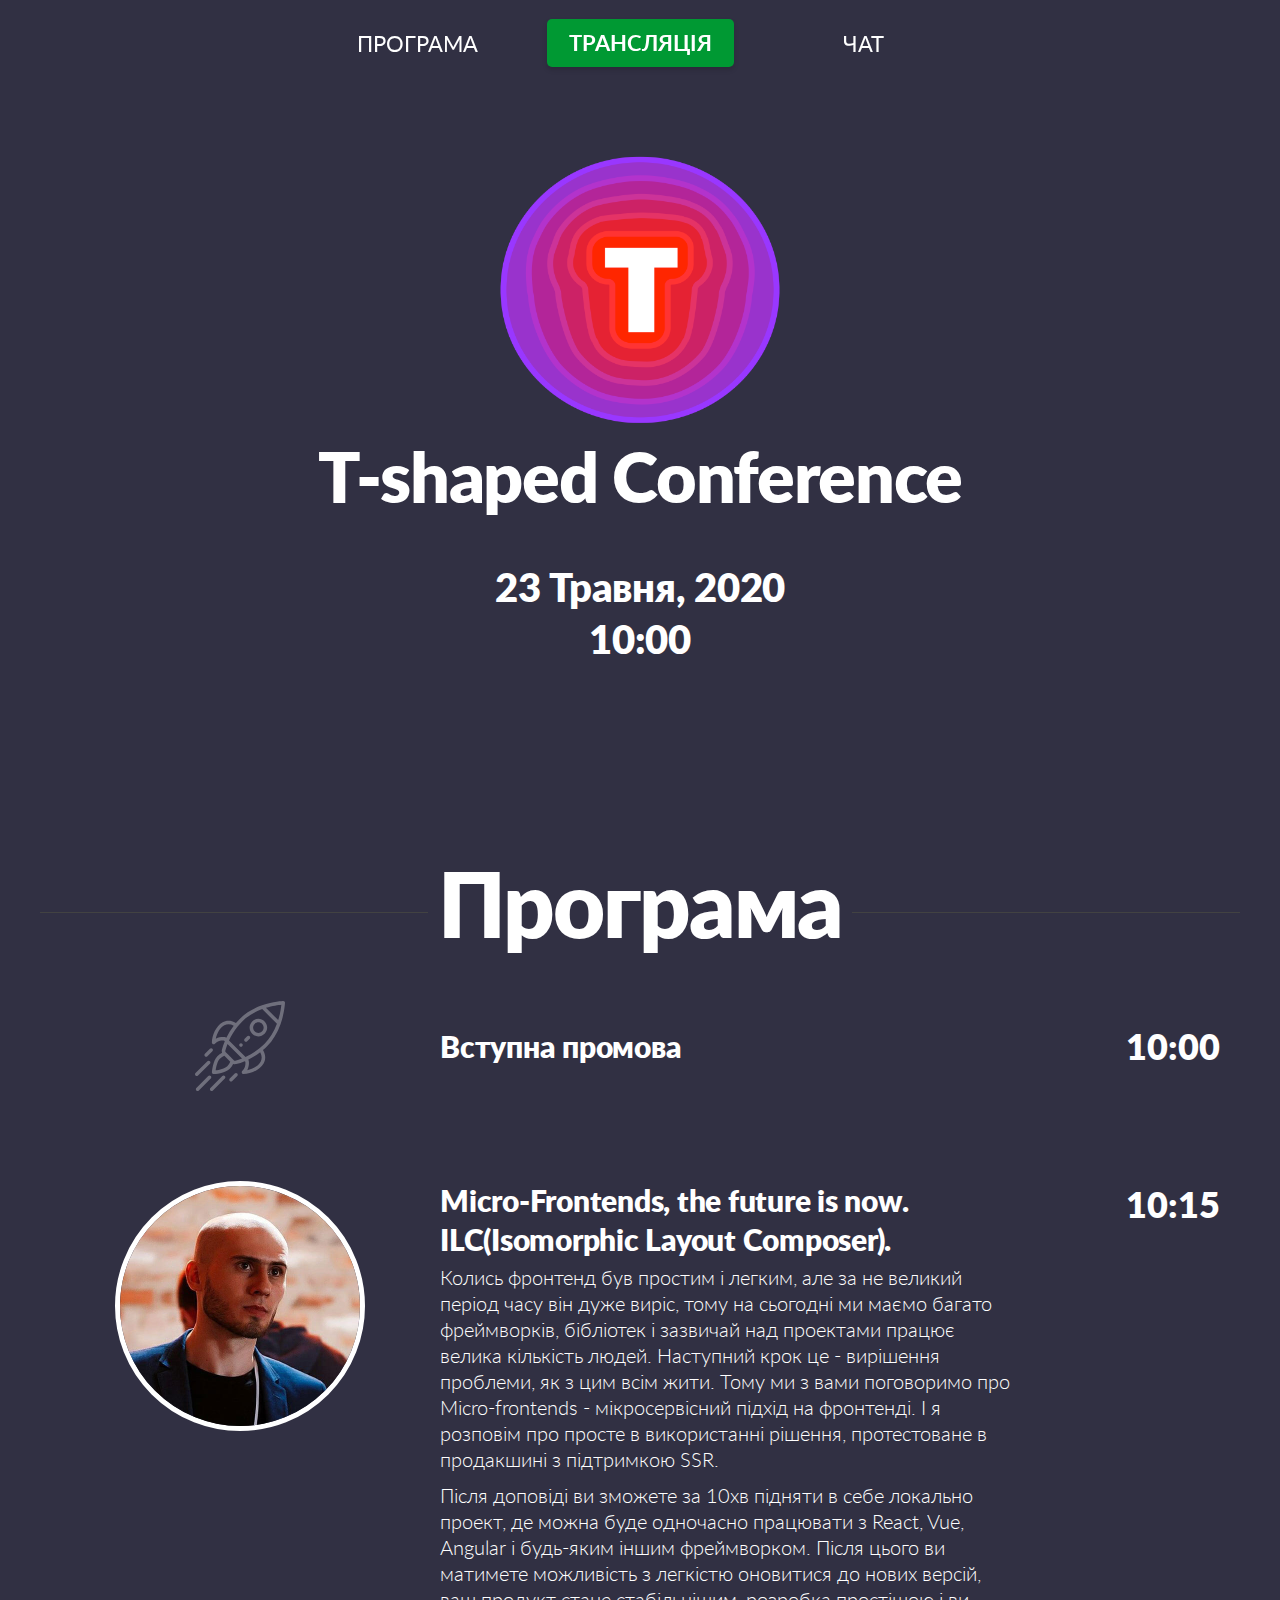
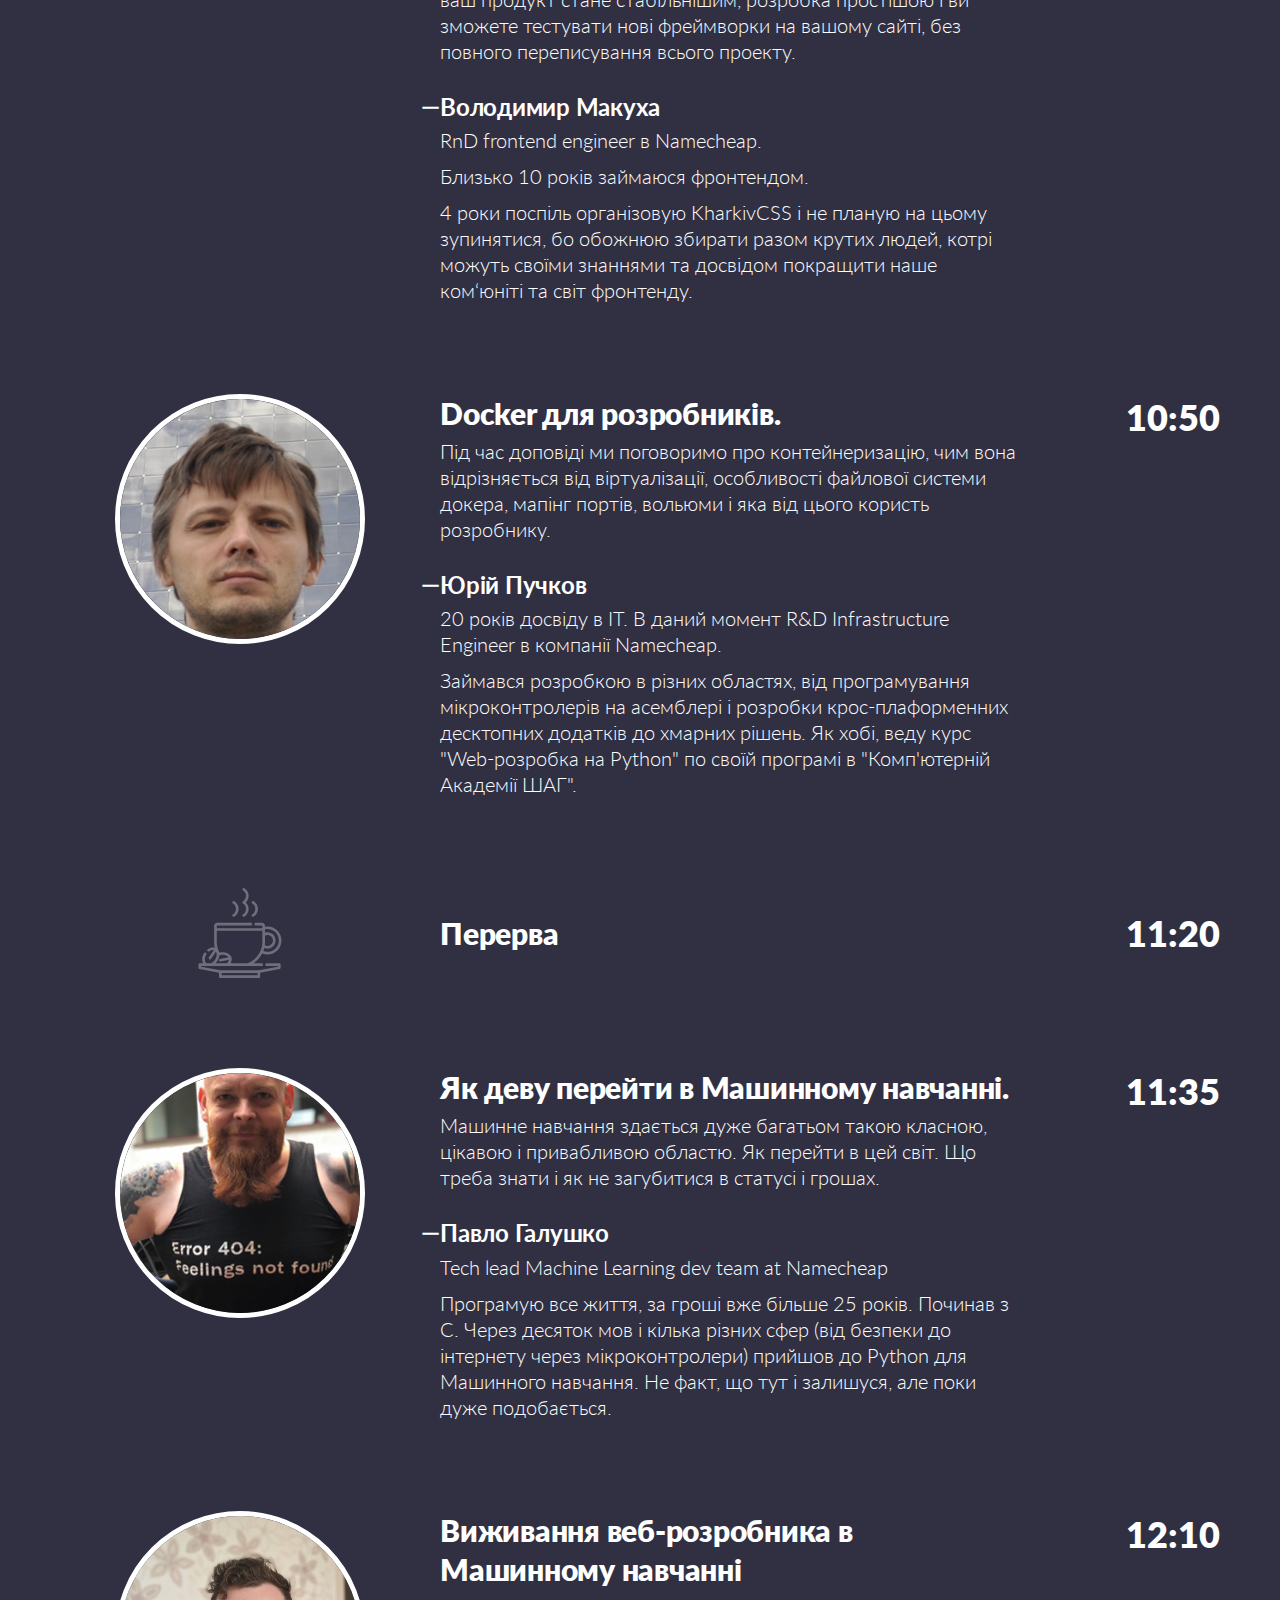
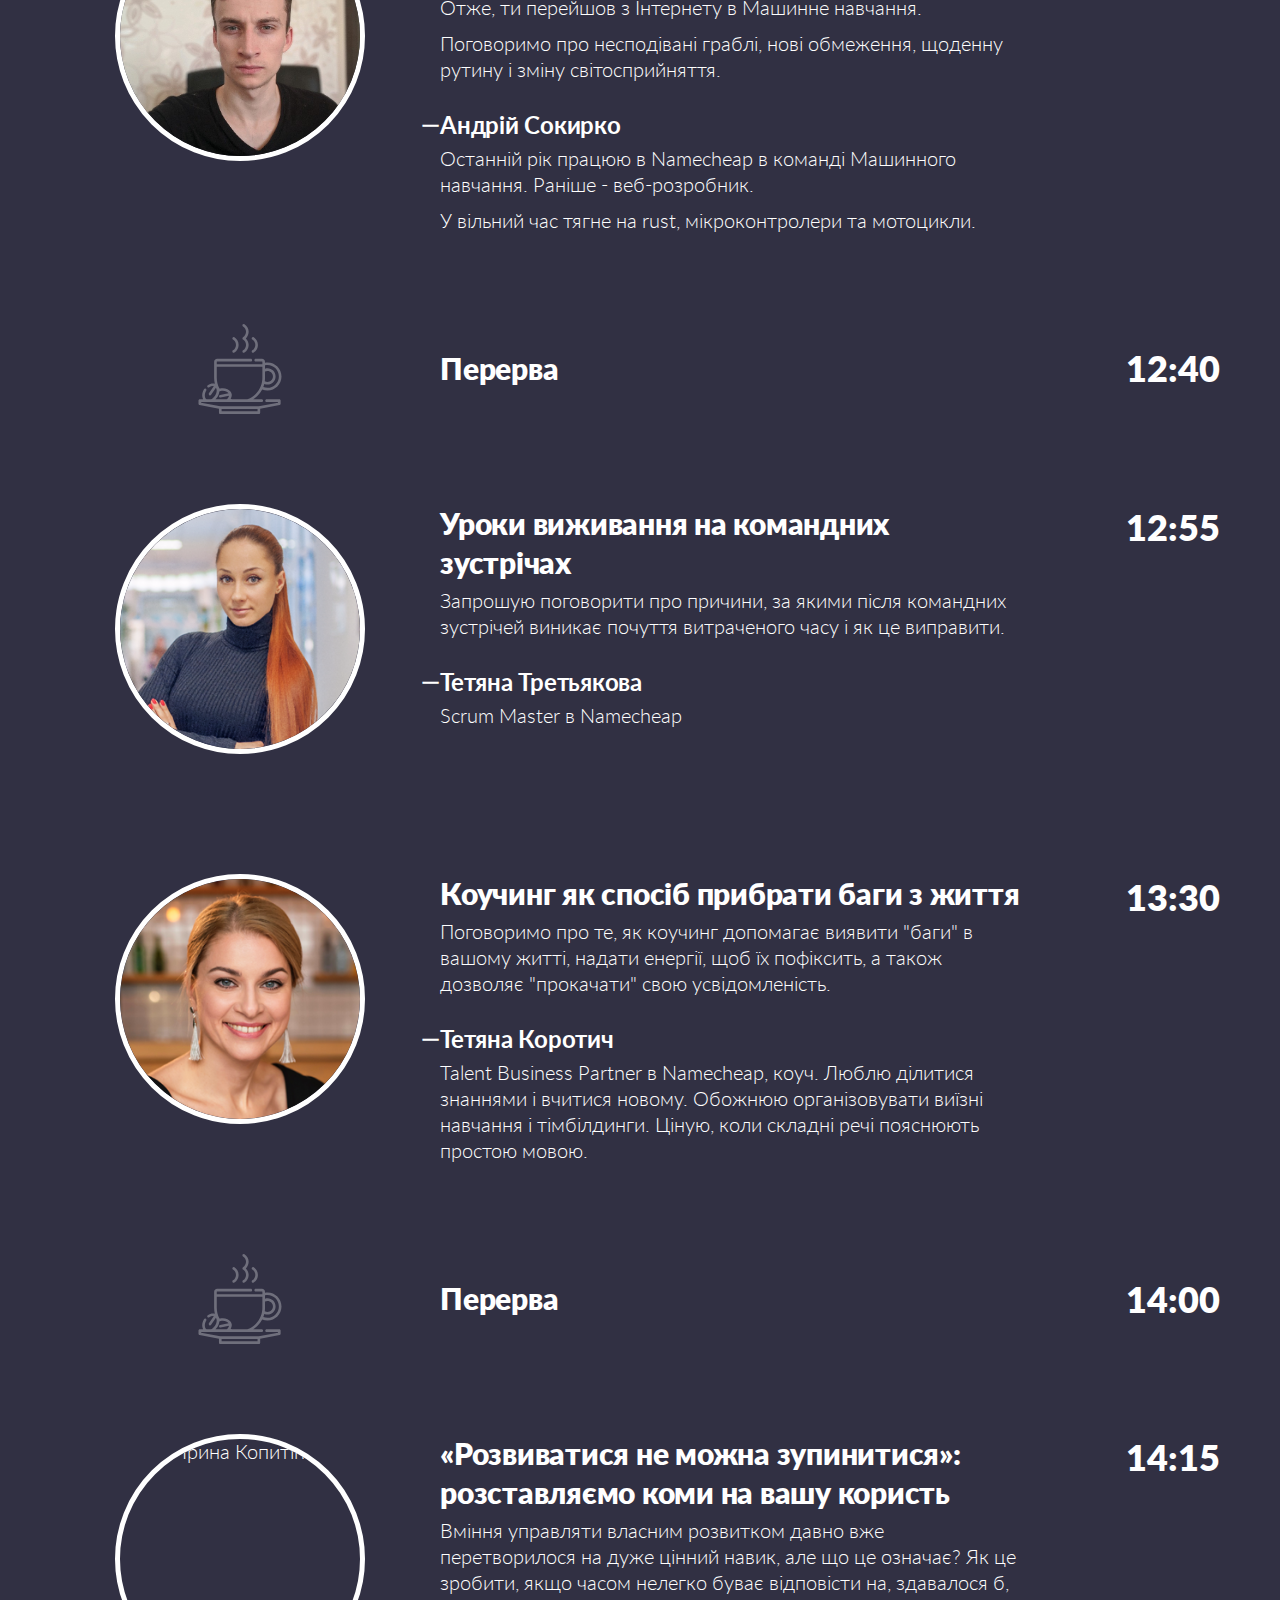
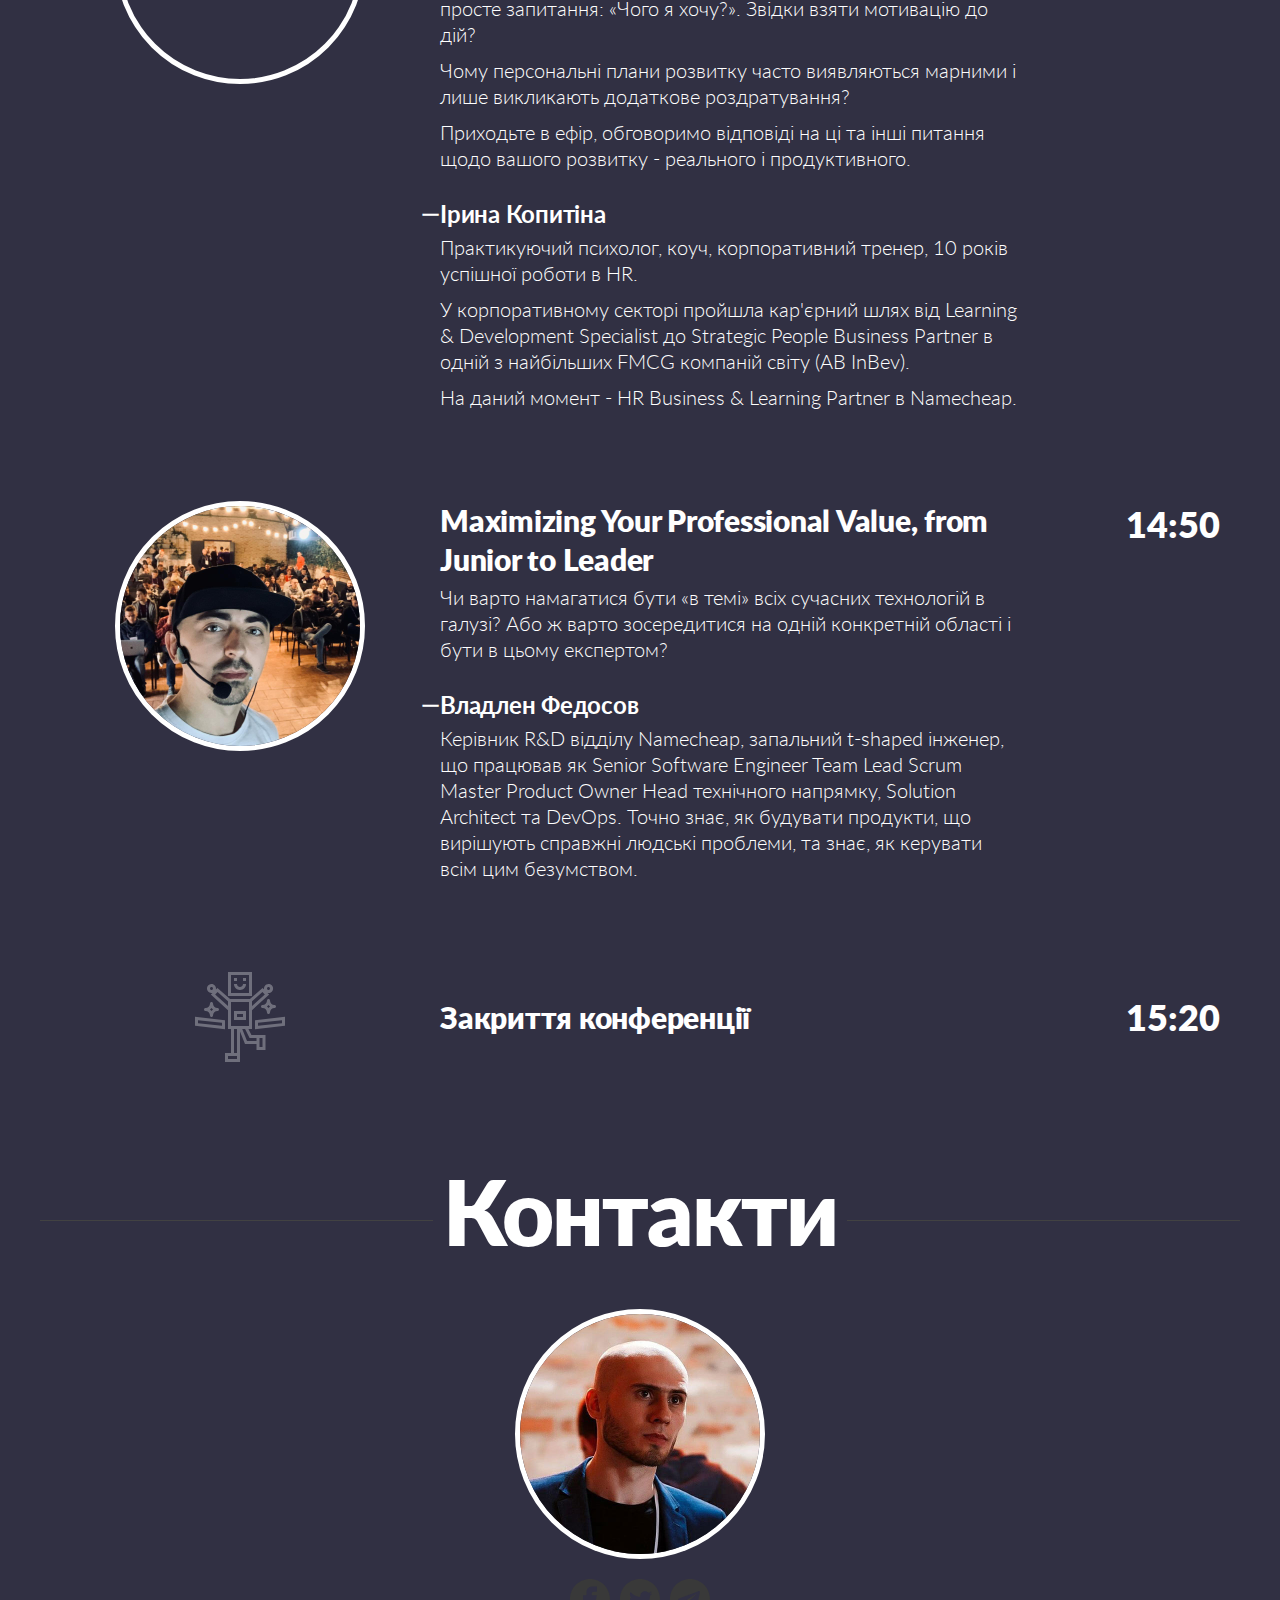
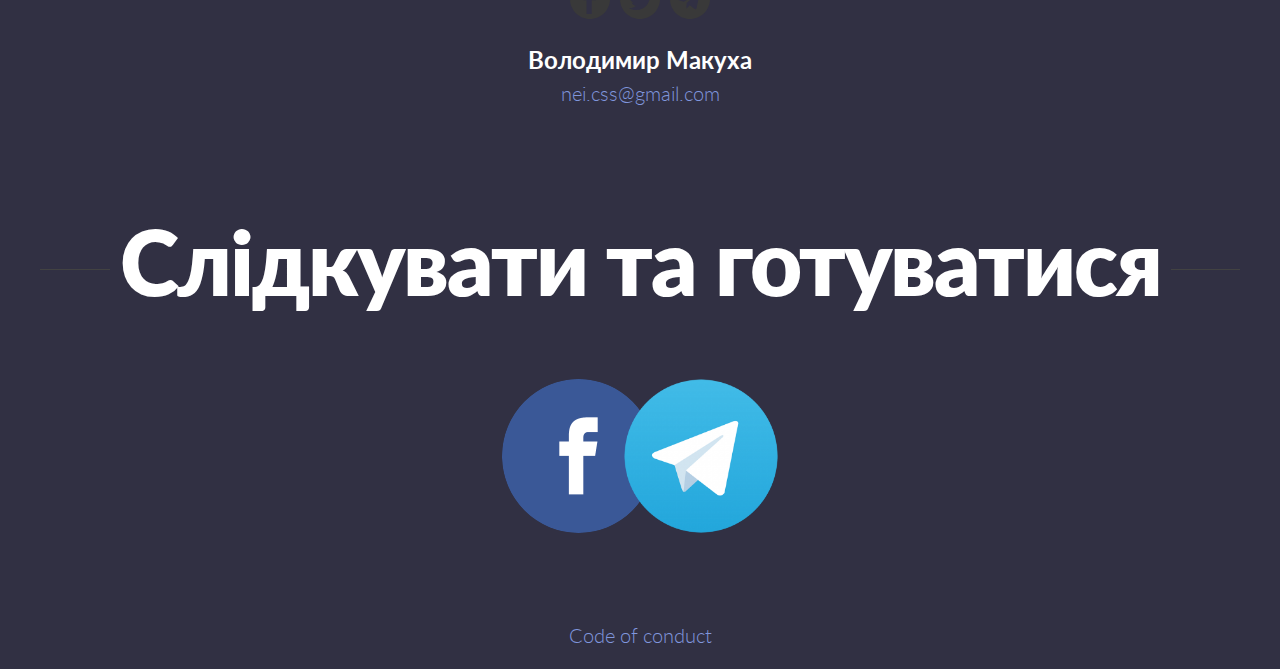
==== index.html @ d180075b "chore: fix title" ====
<!DOCTYPE html>
<html lang="uk">
<head>
	<meta charset="utf-8" />
	<title>T-shaped Conference</title>
	<meta name="description" content="Чим більша глибина і ширина знань працівника, тим більша його цінність для компанії." />

	<meta name="viewport" content="width=device-width, initial-scale=1.0, minimum-scale=1.0, maximum-scale=1.0, user-scalable=no" />

	<link href="css/style.css?1" rel="stylesheet" />
	<script src="https://code.jquery.com/jquery-3.3.1.min.js" defer integrity="sha256-FgpCb/KJQlLNfOu91ta32o/NMZxltwRo8QtmkMRdAu8=" crossorigin="anonymous"></script>
	<script src="js/main.js?1" defer></script>

	<meta name="title" content="T-shaped Conference" />
	<link rel="image_src" href="https://t-shaped.org/img/thumbnail.png?1" />
	<meta itemprop="image" content="https://t-shaped.org/img/thumbnail.png?1" />

	<meta property="og:title" content="T-shaped Conference" />
	<meta property="og:description" content="Чим більша глибина і ширина знань працівника, тим більша його цінність для компанії." />
	<meta property="og:type" content="website" />
	<meta property="og:url" content="https://t-shaped.org" />
	<meta property="og:image" content="https://t-shaped.org/img/thumbnail.png?1" />

	<link rel="apple-touch-icon" sizes="57x57" href="img/icon/apple-icon-57x57.png">
	<link rel="apple-touch-icon" sizes="60x60" href="img/icon/apple-icon-60x60.png">
	<link rel="apple-touch-icon" sizes="72x72" href="img/icon/apple-icon-72x72.png">
	<link rel="apple-touch-icon" sizes="76x76" href="img/icon/apple-icon-76x76.png">
	<link rel="apple-touch-icon" sizes="114x114" href="img/icon/apple-icon-114x114.png">
	<link rel="apple-touch-icon" sizes="120x120" href="img/icon/apple-icon-120x120.png">
	<link rel="apple-touch-icon" sizes="144x144" href="img/icon/apple-icon-144x144.png">
	<link rel="apple-touch-icon" sizes="152x152" href="img/icon/apple-icon-152x152.png">
	<link rel="apple-touch-icon" sizes="180x180" href="img/icon/apple-icon-180x180.png">
	<link rel="icon" type="image/png" sizes="192x192"  href="img/icon/android-icon-192x192.png">
	<link rel="icon" type="image/png" sizes="32x32" href="img/icon/favicon-32x32.png">
	<link rel="icon" type="image/png" sizes="96x96" href="img/icon/favicon-96x96.png">
	<link rel="icon" type="image/png" sizes="16x16" href="img/icon/favicon-16x16.png">
	<link rel="manifest" href="img/icon/manifest.json">
	<meta name="msapplication-TileColor" content="#ffffff">
	<meta name="msapplication-TileImage" content="/ms-icon-144x144.png">
	<meta name="theme-color" content="#ffffff">

	<script type="text/javascript">
		var _gaq = _gaq || [];
		_gaq.push(['_setAccount', 'UA-80775456-1']);
		_gaq.push(['_trackPageview']);
	  
		(function() {
		  var ga = document.createElement('script'); ga.type = 'text/javascript'; ga.async = true;
		  ga.src = ('https:' == document.location.protocol ? 'https://ssl' : 'http://www') + '.google-analytics.com/ga.js';
		  var s = document.getElementsByTagName('script')[0]; s.parentNode.insertBefore(ga, s);
		})();
	</script>
</head>
<body>

<div class="pageWrapper">

	<!--**************** MAIN_MENU ****************-->
	<nav class="mainMenu">
		<ul>
			<li><a href="#speakers" onClick="_gaq.push(['_trackEvent', 'Btns', 'FixedMenu', 'FMSpeakers']);">ПРОГРАМА</a></li>
			<li class="btnStream"><a href="https://youtu.be/vNZkEkeMWWk" target="_blank" onClick="_gaq.push(['_trackEvent', 'Btns', 'FixedMenu', 'FMStream']);">ТРАНСЛЯЦІЯ</a></li>
			<li><a href="https://t.me/TShapedConference" target="_blank" onClick="_gaq.push(['_trackEvent', 'Btns', 'FixedMenu', 'FMChat']);">ЧАТ</a></li>
		</ul>
	</nav>

	<!--****************HEADER****************-->
	<header class="header">
		<div class="timer"></div>
		<div class="logo"><h1><a href="/"><img src="img/logo.png" style="width: 300px;"><br />T-shaped Conference</a></h1></div>
		<!-- <div class="descriptionHeader">Чим більша глибина і ширина знань працівника, тим більша його цінність для компанії.</div> -->
		<div class="locationHeader">
			<!-- <address>Харків, Fabrika.space, вул.&nbsp;Благовіщенська,&nbsp;1</address> -->
			<time datetime="2020-05-23">23 Травня, 2020<br />10:00</time>
		</div>
	</header><!-- end #header-->

	<!--****************MAIN****************-->
	<main class="main">
		<!--****************CONTENT****************-->
		<div class="content">

			<!--**************** SPEAKERS ****************-->
			<section class="section sectionSpeakers" id="speakers">
				<div class="titleSection"><h2 class="overLine">Програма</h2></div>
				<div class="contentSection">
					<!-- <div class="txt">Якщо в вас є бажання виступити з доповіддю на KharkivCSS 2020 — <a href="https://forms.gle/BMr4vspaLPmyyaiT9" target="_blank">Call&nbsp;for&nbsp;speakers</a></div> -->
					<div class="item alignItemsCenter">
						<div class="dataAdditional">
							<div class="photoIcon"><img src="img/other/start.svg" alt="Реєстрація" /></div>
						</div>
						<div class="dataMain">
							<h3 class="topic">Вступна промова</h3>
						</div>
						<div class="time">10:00</div>
					</div>

					<div class="item" lang="en">
						<div class="dataAdditional">
							<div class="photo"><img src="img/speakers/volodymyrMakukha.jpg" alt="Володимир Макуха" /></div>
						</div>
						<div class="dataMain">
							<div class="blockUpper">
								<h3 class="topic">Micro-Frontends, the future is now. ILC(Isomorphic Layout Composer).</h3>
							</div>
							<div class="description">
								<p>Колись фронтенд був простим і легким, але за не великий період часу він дуже виріс, тому на сьогодні ми маємо багато фреймворків, бібліотек і зазвичай над проектами працює велика кількість людей. Наступний крок це - вирішення проблеми, як з цим всім жити. Тому ми з вами поговоримо про Micro-frontends - мікросервісний підхід на фронтенді. І я розповім про просте в використанні рішення, протестоване в продакшині з підтримкою SSR.</p>
								<p>Після доповіді ви зможете за 10хв підняти в себе локально проект, де можна буде одночасно працювати з React, Vue, Angular і будь-яким іншим фреймворком. Після цього ви матимете можливість з легкістю оновитися до нових версій, ваш продукт стане стабільнішим, розробка простішою і ви зможете тестувати нові фреймворки на вашому сайті, без повного переписування всього проекту.</p>
							</div>
							<div class="blockUpper">
								<h3 class="name">Володимир Макуха</h3>
							</div>
							<div class="info">
								<p>RnD frontend engineer в Namecheap.</p>
								<p>Близько 10 років займаюся фронтендом.</p> 
								<p>4 роки поспіль організовую KharkivCSS і не планую на цьому зупинятися, бо обожнюю збирати разом крутих людей, котрі можуть своїми знаннями та досвідом покращити наше ком‘юніті та світ фронтенду.</p>
							</div>
						</div>
						<div class="time">10:15</div>
					</div>

					<div class="item">
						<div class="dataAdditional">
							<div class="photo"><img src="img/speakers/yuriiPuchkov.png" alt="Юрій Пучков" /></div>
						</div>
						<div class="dataMain">
							<div class="blockUpper">
								<h3 class="topic">Docker для розробників.</h3>
							</div>
							<div class="description">
								<p>Під час доповіді ми поговоримо про контейнеризацію, чим вона відрізняється від віртуалізації, особливості файлової системи докера, мапінг портів, вольюми і яка від цього користь розробнику.</p>
							</div>
							<div class="blockUpper">
								<h3 class="name">Юрій Пучков</h3>
							</div>
							<div class="info">
								<p>20 років досвіду в IT. В даний момент R&D Infrastructure Engineer в компанії Namecheap.</p>
								<p>Займався розробкою в різних областях, від програмування мікроконтролерів на асемблері і розробки крос-плаформенних десктопних додатків до хмарних рішень. Як хобі, веду курс "Web-розробка на Python" по своїй програмі в "Комп'ютерній Академії ШАГ".</p>
							</div>
						</div>
						<div class="time">10:50</div>
					</div>

					<div class="item alignItemsCenter">
						<div class="dataAdditional">
							<div class="photoIcon"><img src="img/other/coffeebreak.svg" alt="Перерва" /></div>
						</div>
						<div class="dataMain">
							<h3 class="topic">Перерва</h3>
						</div>
						<div class="time">11:20</div>
					</div>

					<div class="item">
						<div class="dataAdditional">
							<div class="photo"><img src="img/speakers/pavloGalushko.png" alt="Павло Галушко" /></div>
						</div>
						<div class="dataMain">
							<div class="blockUpper">
								<h3 class="topic">Як деву перейти в Машинному навчанні.</h3>
							</div>
							<div class="description">
								<p>Машинне навчання здається дуже багатьом такою класною, цікавою і привабливою областю. Як перейти в цей світ. Що треба знати і як не загубитися в статусі і грошах.</p>
							</div>
							<div class="blockUpper">
								<h3 class="name">Павло Галушко</h3>
							</div>
							<div class="info">
								<p>Tech lead Machine Learning dev team at Namecheap</p>
								<p>Програмую все життя, за гроші вже більше 25 років. Починав з C. Через десяток мов і кілька різних сфер (від безпеки до інтернету через мікроконтролери) прийшов до Python для Машинного навчання. Не факт, що тут і залишуся, але поки дуже подобається.</p>
							</div>
						</div>
						<div class="time">11:35</div>
					</div>

					<div class="item">
						<div class="dataAdditional">
							<div class="photo"><img src="img/speakers/andreySokirko.png" alt="Андрiй Сокирко" /></div>
						</div>
						<div class="dataMain">
							<div class="blockUpper">
								<h3 class="topic">Виживання веб-розробника в Машинному навчанні</h3>
							</div>
							<div class="description">
								<p>Отже, ти перейшов з Інтернету в Машинне навчання.</p>
								<p>Поговоримо про несподівані граблі, нові обмеження, щоденну рутину і зміну світосприйняття.</p>
							</div>
							<div class="blockUpper">
								<h3 class="name">Андрiй Сокирко</h3>
							</div>
							<div class="info">
								<p>Останній рік працюю в Namecheap в команді Машинного навчання. Раніше - веб-розробник.</p>
								<p>У вільний час тягне на rust, мікроконтролери та мотоцикли.</p>
							</div>
						</div>
						<div class="time">12:10</div>
					</div>

					<div class="item alignItemsCenter">
						<div class="dataAdditional">
							<div class="photoIcon"><img src="img/other/coffeebreak.svg" alt="Перерва" /></div>
						</div>
						<div class="dataMain">
							<h3 class="topic">Перерва</h3>
						</div>
						<div class="time">12:40</div>
					</div>

					<div class="item">
						<div class="dataAdditional">
							<div class="photo"><img src="img/speakers/tetianaTretiakova.png" alt="Тетяна Третякова" /></div>
						</div>
						<div class="dataMain">
							<div class="blockUpper">
								<h3 class="topic">Уроки виживання на командних зустрічах</h3>
							</div>
							<div class="description">
								<p>Запрошую поговорити про причини, за якими після командних зустрічей виникає почуття витраченого часу і як це виправити.</p>
							</div>
							<div class="blockUpper">
								<h3 class="name">Тетяна Третьякова</h3>
							</div>
							<div class="info">
								<p>Scrum Master в Namecheap</p>
							</div>
						</div>
						<div class="time">12:55</div>
					</div>

					<div class="item">
						<div class="dataAdditional">
							<div class="photo"><img src="img/speakers/tetianaKorotich.png" alt="Тетяна Коротич" /></div>
						</div>
						<div class="dataMain">
							<div class="blockUpper">
								<h3 class="topic">Коучинг як спосіб прибрати баги з життя</h3>
							</div>
							<div class="description">
								<p>Поговоримо про те, як коучинг допомагає виявити "баги" в вашому житті, надати енергії, щоб їх пофіксить, а також дозволяє "прокачати" свою усвідомленість.</p>
							</div>
							<div class="blockUpper">
								<h3 class="name">Тетяна Коротич</h3>
							</div>
							<div class="info">
								<p>Talent Business Partner в Namecheap, коуч. Люблю ділитися знаннями і вчитися новому. Обожнюю організовувати виїзні навчання і тімбілдинги. Ціную, коли складні речі пояснюють простою мовою.</p>
							</div>
						</div>
						<div class="time">13:30</div>
					</div>

					<div class="item alignItemsCenter">
						<div class="dataAdditional">
							<div class="photoIcon"><img src="img/other/coffeebreak.svg" alt="Перерва" /></div>
						</div>
						<div class="dataMain">
							<h3 class="topic">Перерва</h3>
						</div>
						<div class="time">14:00</div>
					</div>

					<div class="item" lang="ru">
						<div class="dataAdditional">
							<div class="photo"><img src="img/speakers/kopytina.png" alt="Ірина Копитіна" /></div>
						</div>
						<div class="dataMain">
							<div class="blockUpper">
								<h3 class="topic">«Розвиватися не можна зупинитися»: розставляємо коми на вашу користь</h3>
							</div>
							<div class="description">
								<p>Вміння управляти власним розвитком давно вже перетворилося на дуже цінний навик, але що це означає? Як це зробити, якщо часом нелегко буває відповісти на, здавалося б, просте запитання: «Чого я хочу?». Звідки взяти мотивацію до дій?</p>
								<p>Чому персональні плани розвитку часто виявляються марними і лише викликають додаткове роздратування?</p>
								<p>Приходьте в ефір, обговоримо відповіді на ці та інші питання щодо вашого розвитку - реального і продуктивного.</p>
							</div>
							<div class="blockUpper">
								<h3 class="name">Ірина Копитіна</h3>
							</div>
							<div class="info">
								<p>Практикуючий психолог, коуч, корпоративний тренер, 10 років успішної роботи в HR.</p>
								<p>У корпоративному секторі пройшла кар'єрний шлях від Learning & Development Specialist до Strategic People Business Partner в одній з найбільших FMCG компаній світу (AB InBev).</p>
								<p>На даний момент - HR Business & Learning Partner в Namecheap.</p>
							</div>
						</div>
						<div class="time">14:15</div>
					</div>

					<div class="item" lang="ru">
						<div class="dataAdditional">
							<div class="photo"><img src="img/speakers/vladlenFedosov.jpg" alt="Владлен Федосов" /></div>
							<!-- <div class="social">
								<a href="https://twitter.com/vladlen_fedosov" class="iconTwitter" target="_blank" arial-label="Twitter Владлен Федосов"></a>
								<a href="https://medium.com/@vlad.fedosov" class="iconWeb" target="_blank" arial-label="Site Владлен Федосов"></a>
								<a href="https://www.facebook.com/vlad.fedosov" class="iconFacebook" target="_blank" arial-label="Facebook Владлен Федосов"></a>
							</div> -->
						</div>
						<div class="dataMain">
							<div class="blockUpper">
								<h3 class="topic">Maximizing Your Professional Value, from Junior to Leader</h3>
							</div>
							<div class="description">
								<p>Чи варто намагатися бути «в темі» всіх сучасних технологій в галузі? Або ж варто зосередитися на одній конкретній області і бути в цьому експертом?</p>
							</div>
							<div class="blockUpper">
								<h3 class="name">Владлен Федосов</h3>
							</div>
							<div class="info">
								<p>Керівник R&D відділу Namecheap, запальний t-shaped інженер, що працював як Senior Software Engineer Team Lead Scrum Master Product Owner Head технічного напрямку, Solution Architect та DevOps. Точно знає, як будувати продукти, що вирішують справжні людські проблеми, та знає, як керувати всім цим безумством.</p>
							</div>
						</div>
						<div class="time">14:50</div>
					</div>

					<div class="item alignItemsCenter">
						<div class="dataAdditional">
							<div class="photoIcon"><img src="img/other/finish.svg" alt="Закриття конференції" /></div>
						</div>
						<div class="dataMain">
							<h3 class="topic">Закриття конференції</h3>
						</div>
						<div class="time">15:20</div>
					</div>

				</div>
			</section>

			<!--**************** ORGANIZERS ****************-->
			<section class="section sectionOrganizers" id="contacts">
				<div class="titleSection"><h2 class="overLine">Контакти</h2></div>
				<div class="contentSection">
					<div class="item">
						<div class="photo"><img src="img/speakers/volodymyrMakukha.jpg" alt="Володимир Макуха" /></div>
						<div class="social">
							<a href="https://www.facebook.com/NightNei" class="iconFacebook" target="_blank" arial-label="Facebook Володимир Макуха"></a>
							<a href="https://twitter.com/NightNei" class="iconTwitter" target="_blank" arial-label="Twitter Володимир Макуха"></a>
							<a href="https://t.me/NightNei" class="iconTelegram" target="_blank" arial-label="Telegram Володимир Макуха"></a>
						</div>
						<div class="name">Володимир Макуха</div>
						<div class="email"><a href="mailto:nei.css@gmail.com">nei.css@gmail.com</a></div>
					</div>
				</div>
			</section>

			<!--**************** SOCIAL ****************-->
			<section class="section sectionSocial">
				<div class="titleSection"><h2 class="overLine">Слідкувати та готуватися</h2></div>
				<div class="contentSection">
					<a href="https://www.facebook.com/TShapedConference" onClick="_gaq.push(['_trackEvent', 'Btns', 'Social', 'FB']);" target="_blank"><img src="img/social/facebook.png" alt="Facebook конференції" /></a>
					<a href="https://t.me/TShapedConference" onClick="_gaq.push(['_trackEvent', 'Btns', 'Social', 'TG']);" target="_blank"><img src="img/social/telegram.png" alt="Telegram конференції" /></a>
				</div>
			</section>

		</div><!-- end #content-->
	</main><!-- end #main-->

	<footer class="footer">
		<div class="codeOfConduct">
			<a href="https://t-shaped.org/codeofconduct.html" target="_blank">Code of conduct</a>
		</div>
	</footer>
</div><!-- end #all-->

<script>
	(function(i,s,o,g,r,a,m){i['GoogleAnalyticsObject']=r;i[r]=i[r]||function(){
	(i[r].q=i[r].q||[]).push(arguments)},i[r].l=1*new Date();a=s.createElement(o),
	m=s.getElementsByTagName(o)[0];a.async=1;a.src=g;m.parentNode.insertBefore(a,m)
	})(window,document,'script','https://www.google-analytics.com/analytics.js','ga');

	ga('create', 'UA-80775456-1', 'auto');
	ga('send', 'pageview');
</script>

</body>
</html>
---- css/style.css ----
@font-face {
	font-family: 'lato';
	src: url('../fonts/lato-thin-webfont.woff2') format('woff2'),
		 url('../fonts/lato-thin-webfont.woff') format('woff');
	font-display: auto;
	font-weight: 100;
}

@font-face {
	font-family: 'lato';
	src: url('../fonts/lato-light-webfont.woff2') format('woff2'),
		 url('../fonts/lato-light-webfont.woff') format('woff');
	font-display: auto;
	font-weight: 300;
}

@font-face {
	font-family: 'lato';
	src: url('../fonts/lato-regular-webfont.woff2') format('woff2'),
		 url('../fonts/lato-regular-webfont.woff') format('woff');
	font-display: auto;
	font-weight: 400;
}

@font-face {
	font-family: 'lato';
	src: url('../fonts/lato-bold-webfont.woff2') format('woff2'),
		 url('../fonts/lato-bold-webfont.woff') format('woff');
	font-display: auto;
	font-weight: 700;
}

@font-face {
	font-family: 'lato';
	src: url('../fonts/lato-black-webfont.woff2') format('woff2'),
		 url('../fonts/lato-black-webfont.woff') format('woff');
	font-display: auto;
	font-weight: 900;
}



input {
	-webkit-appearance: none;
	-moz-appearance: none;
	appearance: none;
	-webkit-border-radius: 0;
	-moz-border-radius: 0;
	border-radius: 0;
}

* {
	vertical-align: top;
	-moz-text-size-adjust: none;
	-webkit-text-size-adjust: none;
}


input[type="submit"]::-moz-focus-inner {border: none;}
html, body{height:100%; width:100%; margin:0; padding:0;}

body {
	font-family: 'lato', Arial, sans-serif;
	font-weight: 300;
	font-size: 20px;
	/* color: #ddd; */
	color: #fff;
	line-height: 1.3;
	/* background: #232323; */
	background: #313043;
}

img {
	border: none;
	max-width: 100%;
	height: auto;
}

p {
	margin: 0;
	padding: 0 0 1em 0;
}

a {
	font-family: inherit;
	font-size: inherit;
	color: #8096dd;
	font-weight: inherit;
	font-style: inherit;
	text-decoration: none;
}

a:hover {
	color: #a4b9fb;
}

h1, h2, h3, h4 {
	font-weight: 800;
	margin: 0;
	padding: 0 0 1em 0;
}

h1 {

}

h2 {

}

h3 {

}

h4 {

}

ul, ul li {

}

ul {
	margin: 0;
	padding-bottom: 0.5em;
}

ul li {

}

ul li a{

}

ol {
	margin: 0;
	padding-bottom: 0.5em;
}

ol li {

}

input[type="text"],
input[type="password"] {

}

address {
	font-style: normal;
}

time {
	display: block;
}

.textHighlight {
	font-weight: 700;
	background: #ccc;
	color: #000;
	height: 24px;
	line-height: 24px;
	display: inline-block;
	padding: 0 4px;
}

.paddingBottom0 {
	padding-bottom: 20px !important;
}

/*
<div class="btnStream"><a href="http://kharkivcss4.2event.com/" onClick="_gaq.push(['_trackEvent', 'Btns', 'Buy', 'Header']);" target="_blank">Купити квиток</a></div>
*/
.btnStream {
	display: flex;
	justify-content: center;
	align-items: center;
	padding-bottom: 70px;
}
.btnStream a {
	background: #009933;
	box-shadow: rgba(0,0,0,0.15) 0 3px 5px;
	border-radius: 5px;
	font-weight: 700;
	font-size: 30px;
	color: #fff;
	height: 2.2em;
	line-height: 2.2em;
	padding: 0 1em;
	cursor: pointer;
	display: inline-block;
	transition: background .15s linear;
	margin-top: 10px;
}

.btnStream a:hover {
	background: #00bc52;
}

.btnStream a:focus {
	background: #39b54a;
	box-shadow: inset rgba(0,0,0,0.21) 0 2px 2px;
}

.txt {
	text-align: center;
	padding: 0 10px;
}

/*****************/
/****MAIN_MENU****/
/*****************/
.mainMenu {
	position: fixed;
	left: 0;
	top: 0;
	width: 100%;
	background: rgba(49,48,67, 0.95);
	z-index: 3;
}

.mainMenu ul {
	display: flex;
	justify-content: center;
	align-items: center;
	list-style-type: none;
	margin: 0;
	padding: 0;
}

.mainMenu ul li {
	padding: 0;
	margin: 0;
}

.mainMenu ul li a {
	font-size: 22px;
	color:#fff;
}

.mainMenu ul li:not(.btnStream) a {
	position: relative;
	height: 76px;
	line-height: 86px;
	display: block;
	padding: 0 35px;
	font-weight: 400;
	width: 120px;
	text-align: center;
}

.mainMenu ul li:not(.btnStream) a:hover {
	color: #a4b9fb;
}

.mainMenu ul li:not(.btnStream) a:hover::before {
	background: #a4b9fb;
}

.mainMenu ul li.btnStream {
	margin: 0 35px;
}

/*****************/
/******HEADER*****/
/*****************/

.header {
	margin: 100px 0 0px 0;
	background: url('../img/header_x2.jpg') no-repeat center top/1435px auto;
	line-height: 1;
	position: relative; /*for count of participant*/
}

.logo {
	/* padding: 240px 0 35px 0; */
	padding: 40px 0 0 0;
	display: flex;
	justify-content: center;
	text-align: center;
}

.logo h1 {
	padding: 0;
}

.logo a {
	font-weight: 900;
	font-size: 70px;
	color: #fff;
	text-decoration: none;
	letter-spacing: -1.3px;
}

.descriptionHeader {
	max-width: 860px;
	margin: 40px auto 0 auto;
	text-align: center;
	font-size: 30px;
	letter-spacing: -0.25px;
	padding: 0 10px;
}

.locationHeader {
	max-width: 620px;
	margin: 50px auto 0 auto;
	text-align: center;
	font-weight: 900;
	/* font-size: 30px; */
	font-size: 40px;
	color: #fff;
	letter-spacing: -0.25px;
	line-height: 1.3;
	padding: 0 10px 180px 10px;
}

.header .btnStream {
	padding: 0;
}

.header .countParticipant {
	position: absolute;
	left: 70%;
	top: 0;
	font-size: 20px;
	color: #fff;
	border-radius: 50%;
	background: rgba(0,135,255, 0.8);
	padding: 20px;
	height: 100px;
	width: 100px;
	display: flex;
	justify-content: center;
	align-items: center;
	flex-direction: column;
	font-weight: 600;
}

.header .countParticipant span {
	font-size: 55px;
	font-weight: 800;
}

/*****************/
/*****CONTENT*****/
/*****************/

.main {

}

.content {

}

.section {

}

.titleSection {
	font-weight: 900;
	font-size: 60px;
	/* color: #ccc; */
	color: #fff;
	text-align: center;
	letter-spacing: -2px;
	position: relative;
	max-width: 1200px;
	margin: 0 auto 40px auto;
}

.titleSection .overLine {
	position: relative;
	z-index: 2;
	background: #313043;
	padding: 0 10px;
	display: inline-block;
}
.titleSection::before {
	content: '';
	display: block;
	height: 1px;
	width: 100%;
	background: #424242;
	position: absolute;
	left: 0;
	top: 50%;
	margin-top: 0.15em;
	z-index: 1;
}

.contentSection {
	max-width: 1200px;
	margin: 0 auto;
}

/**** SPEAKERS ****/
.sectionSpeakers {

}

.alignItemsCenter {
	align-items: center;
}

.sectionSpeakers .item.alignItemsCenter .dataAdditional .photoIcon {
	margin-top: 0;
}

.sectionSpeakers .item.alignItemsCenter .dataMain .topic {
	padding-bottom: 0;
}

.sectionSpeakers .item.alignItemsCenter .dataAdditional .photo {
	margin-bottom: 0;
}

.sectionSpeakers .item {
	display: flex;
	padding-bottom: 90px;
}

.sectionSpeakers .item .dataAdditional {
	flex: 0 0 400px;
	text-align: center;
}

.sectionSpeakers .item .dataAdditional .photo {
	width: 240px;
	height: 240px;
	overflow: hidden;
	border-radius: 50%;
	margin: 0 auto 30px auto;
	border: 5px solid #fff;
}

.sectionSpeakers .item .dataAdditional .photoIcon {
	width: 90px;
	height: 90px;
	margin: 10px auto 0 auto;
	opacity: 0.3;
}

.sectionSpeakers .item .dataAdditional .photo img {
	width: 100%;
	display: block;
}

.sectionSpeakers .item .dataAdditional .social {
	display: flex;
	flex-wrap: wrap;
	justify-content: center;
	margin: 0 60px;
}

.sectionSpeakers .item .dataAdditional .social a {
	width: 40px;
	height: 40px;
	display: block;
	margin: 0 5px 5px 5px;
}

.iconDribble {
	background: url('../img/social/dribble.svg') no-repeat center center;
}

.iconFacebook {
	background: url('../img/social/facebook.svg') no-repeat center center;
}

.iconGithub {
	background: url('../img/social/github.svg') no-repeat center center;
}

.iconInstagram {
	background: url('../img/social/instagram.svg') no-repeat center center;
}

.iconLinkedin {
	background: url('../img/social/linkedin.svg') no-repeat center center;
}

.iconTwitter {
	background: url('../img/social/twitter.svg') no-repeat center center;
}

.iconWeb {
	background: url('../img/social/web.svg') no-repeat center center;
}

.iconYoutube {
	background: url('../img/social/youtube.svg') no-repeat center center;
}

.iconTelegram {
	background: url('../img/social/telegram.svg') no-repeat center center;
}

.iconWikipedia {
	background: url('../img/social/wikipedia.svg') no-repeat center center;
}

.sectionSpeakers .item .dataMain {
	flex: auto;
}

.sectionSpeakers .item .dataMain .blockUpper {
	padding-bottom: 6px;
}

.sectionSpeakers .item .dataMain .blockUpper .upper {
	font-weight: 300;
	font-size: 20px;
	color: #fff;
	display: inline-block;
	vertical-align: top;
	position: relative;
	top: -5px;
}

.sectionSpeakers .item .dataMain .topic {
	font-weight: 900;
	font-size: 30px;
	color: #fff;
	letter-spacing: -0.25px;
	display: inline;
	vertical-align: top;
	padding: 0;
}

.sectionSpeakers .item .dataMain h4.topic {
	font-size: 24px;
	padding-bottom: 10px;
	color: #ddd;
}

.sectionSpeakers .item .dataMain .name {
	font-size: 24px;
	color: #fff;
	font-weight: 700;
	letter-spacing: -0.25px;
	position: relative;
	display: inline;
	vertical-align: top;
	padding: 0;
}

.sectionSpeakers .item .dataMain .name::before {
	content: '—';
	font-size: 24px;
	font-weight: 700;
	position: absolute;
	right: 100%;
	top: 0;
}

.sectionSpeakers .item .dataMain .description {
	padding-bottom: 0.8em;
}

.sectionSpeakers .item .dataMain .description p,
.sectionSpeakers .item .dataMain .info p {
	padding-bottom: 0.5em;
}

.sectionSpeakers .item .dataMain .info p:last-child {
	padding-bottom: 0;
}

.sectionSpeakers .item .time {
	flex: 0 0 200px;
	text-align: right;
	font-weight: 900;
	font-size: 36px;
	color: #fff;
	text-align: right;
	padding-right: 20px;
}


/**** SPEAKERS ****/
.sectionPrevConf {

}

.sectionPrevConf .contentSection {
	padding-bottom: 90px;
}

.sectionPrevConf iframe {
	max-width: 100%;
}


/**** ORGANIZERS ****/
.sectionOrganizers {

}

.sectionOrganizers .contentSection {
	display: flex;
	justify-content: center;
	padding-bottom: 90px;
}

.sectionOrganizers .contentSection .item {
	margin: 0 40px;
}

.sectionOrganizers .contentSection .item .photo {
	width: 240px;
	height: 240px;
	overflow: hidden;
	border-radius: 50%;
	margin-bottom: 20px;
	border: 5px solid #fff;
}
	
.sectionOrganizers .contentSection .item .photo img {
	width: 100%;
	display: block;
}

.sectionOrganizers .contentSection .item .social {
	display: flex;
	justify-content: center;
	margin-bottom: 20px;
}

.sectionOrganizers .contentSection .item .social a {
	width: 40px;
	height: 40px;
	margin: 0 5px 5px 5px;
}

.sectionOrganizers .contentSection .item .name {
	font-weight: 700;
	font-size: 24px;
	color: #fff;
	text-align: center;
	margin-bottom: 5px;
}

.sectionOrganizers .contentSection .item .email {
	text-align: center;
	margin-bottom: 5px;
}


/*****************/
/*****PARTNERS****/
/*****************/
.sectionPartners {

}

.sectionPartners .contentSection {
	padding: 0 0 60px 0;
	max-width: 820px;
}

.sectionPartners .contentSection .categoryPartners {
	
}

.sectionPartners .contentSection .categoryPartners .titleGold {
	font-weight: 900;
	font-size: 50px;
	color: #fff;
	text-align: center;
	margin-bottom: 10px;
}

.sectionPartners .contentSection .categoryPartners .titleSilver {
	font-weight: 900;
	font-size: 40px;
	color: #fff;
	text-align: center;
	margin-bottom: 10px;
}

.sectionPartners .contentSection .categoryPartners .contentCategoryPartners {
	padding-bottom: 30px;
}

.linePartners {
	display: flex;
	justify-content: center;
	align-items: center;
	flex-wrap: wrap;
}

.sectionPartners .contentSection .categoryPartners .contentCategoryPartners a,
.sectionPartners .contentSection .categoryPartners .contentCategoryPartners span {
	margin: 0 27px 27px 27px;
	transition: all .15s linear;
}

.sectionPartners .contentSection .categoryPartners.infopartners .contentCategoryPartners a img,
.sectionPartners .contentSection .categoryPartners.infopartners .contentCategoryPartners span img {
	height: 40px;
}

.sectionPartners .contentSection .categoryPartners .contentCategoryPartners a:hover {
	transform: scale(1.05);
}


/****** START PARTNERS ******/
.sectionPartners .contentSection .categoryPartners .contentCategoryPartners .devPro img {
	width: 610px;
}

.sectionPartners .contentSection .categoryPartners .contentCategoryPartners .markupus img {
	width: 400px;
}

.sectionPartners .contentSection .categoryPartners .contentCategoryPartners .qs {
	font: 40px/1 Helvetica,Arial,Sans-serif;
	display: inline-flex;
	align-items: center;
	color: #fff;
	margin-bottom: 40px;
}

.sectionPartners .contentSection .categoryPartners .contentCategoryPartners .qs img {
	width: 120px;
	margin-right: 20px;
}

.sectionPartners .contentSection .categoryPartners .contentCategoryPartners .NcZ3k img {
	width: 765px;
}

.sectionPartners .contentSection .categoryPartners .contentCategoryPartners .coingaming img {
	width: 410px;
}

.sectionPartners .contentSection .categoryPartners .contentCategoryPartners .svitla img {
	width: 315px;
}

.sectionPartners .contentSection .categoryPartners .contentCategoryPartners .beetroot img {
	width: 384px;
}

.sectionPartners .contentSection .categoryPartners .contentCategoryPartners .CodeIT img {
	width: 350px;
}

.sectionPartners .contentSection .categoryPartners .contentCategoryPartners .SSAGroup img {
	width: 330px;
}

.sectionPartners .contentSection .categoryPartners .contentCategoryPartners .dataart img {
	height: 63px;
}

.sectionPartners .contentSection .categoryPartners .contentCategoryPartners .teamInternational img {
	height: 125px;
}

.sectionPartners .contentSection .categoryPartners .contentCategoryPartners .intellias img {
	height: 60px;
	padding: 40px 0;
}

.sectionPartners .contentSection .categoryPartners.infopartners .contentCategoryPartners .Easycode img {
	height: 105px;
}

.sectionPartners .contentSection .categoryPartners.infopartners .contentCategoryPartners .Zhytomyr img {
	height: 95px;
}




.sectionPartners .contentSection .categoryPartners.infopartners .contentCategoryPartners .kharkivFrontend img {
	height: 90px;
}

.sectionPartners .contentSection .categoryPartners.infopartners .contentCategoryPartners .DOU img {
	height: 45px;
}

.sectionPartners .contentSection .categoryPartners.infopartners .contentCategoryPartners .jSfwdays img {
	height: 90px;
}

.sectionPartners .contentSection .categoryPartners.infopartners .contentCategoryPartners .chernivtsiJS img {
	height: 80px;
}

.sectionPartners .contentSection .categoryPartners.infopartners .contentCategoryPartners .LvivCSS img {
	height: 30px;
}

.sectionPartners .contentSection .categoryPartners.infopartners .contentCategoryPartners .GlobalCSS img {
	height: 24px;
}

.sectionPartners .contentSection .categoryPartners.infopartners .contentCategoryPartners .WeeklyIT img {
	height: 55px;
}

.sectionPartners .contentSection .categoryPartners.infopartners .contentCategoryPartners .ITVDN img {
	height: 150px;
	margin: -30px 0;
}

.sectionPartners .contentSection .categoryPartners.infopartners .contentCategoryPartners .CBS img {
	height: 40px;
}

.sectionPartners .contentSection .categoryPartners.infopartners .contentCategoryPartners .Daxx img {
	height: 38px;
}

.sectionPartners .contentSection .categoryPartners.infopartners .contentCategoryPartners .odessajs img {
	height: 50px;
}

.sectionPartners .contentSection .categoryPartners.infopartners .contentCategoryPartners .dataart img {
	height: 32px;
}

.sectionPartners .contentSection .categoryPartners.infopartners .contentCategoryPartners .Syndicode img {
	height: 40px;
}

.sectionPartners .contentSection .categoryPartners.infopartners .contentCategoryPartners .chisoftware img {
	height: 60px;
}

.sectionPartners .contentSection .categoryPartners.infopartners .contentCategoryPartners .Zfort img {
	height: 45px;
}

.sectionPartners .contentSection .categoryPartners.infopartners .contentCategoryPartners .dataforsell img {
	height: 35px;
}

.sectionPartners .contentSection .categoryPartners.infopartners .contentCategoryPartners .codica img {
	height: 70px;
}

.sectionPartners .contentSection .categoryPartners.infopartners .contentCategoryPartners .Kottans img {
	height: 65px;
}

.sectionPartners .contentSection .categoryPartners.infopartners .contentCategoryPartners .epam img {
	height: 55px;
}



/****************/
/*****SOCIAL*****/
/****************/
.sectionSocial {

}

.sectionSocial .contentSection {
	padding: 20px 0 90px 0;
	text-align: center;
}

.sectionSocial .contentSection a {
	display: inline-block;
	margin: 0 -18px;
	transition: all .15s linear;
	border-radius: 50%;
	overflow: hidden;
}

.sectionSocial .contentSection a:nth-child(even) {
	position: relative;
	z-index: 2;
}

.sectionSocial .contentSection a:hover {
	transform: scale(1.05);
}

.sectionSocial .contentSection a img {
	display: block;
	height: 154px;
}


/******************/
/*****LOCATION*****/
/******************/
.sectionLocation {

}

.sectionLocation .contentSection {
	text-align: center;
	padding-bottom: 70px;
	font-size: 30px;
}

.mapCanvas {
	height: 500px;
}

/****************/
/*****FOOTER*****/
/****************/
.footer {
	
}

.footer .footMenu ul {
	color: blue;
	list-style-type: none;
	margin: 0;
	padding: 0;
	display: flex;
	justify-content: center;
}

.footer .footMenu ul li {
	margin: 0;
	padding: 20px 10px;
}

.footer .footMenu ul li a {
	text-decoration: none;
	cursor: pointer;
}

.footer .codeOfConduct {
	text-align: center;
	padding-bottom: 20px;
}

/*****************/
/*CODE_OF_CONDUCT*/
/*****************/
.pageCodeOfConduct .header {
	background-size: 580px auto;
	margin: 50px 0 0 0;
}

.pageCodeOfConduct .logo {
	padding: 100px 0 115px 0;
}
.pageCodeOfConduct .logo a {
	font-size: 60px;
}

.sectionText {
	padding: 0 20px 20px 20px;
}

.sectionPartnerInfo .contentSection {
	max-width: 1000px;
	padding: 0 10px;
}

.sectionPartnerOptions .contentSection {
	max-width: 1000px;
	padding: 0 10px;
}

.halls {
	text-align: center;
}

.halls img {
	box-sizing: border-box;
	padding: 20px;
	max-width: 490px;
}

.partnerOptions {
	margin-bottom: 30px;
}

.partnerOptionsItem {
	display: flex;
	border-bottom: 1px solid #333;
	padding: 10px 0;
}

.partnerOptionsTitle {
	flex: 1 1 auto;
	display: flex;
}

.partnerOptionsTitle .optionNumber {
	padding-left: 10px;
	width: 50px;
	display: inline-block;
}

.optionDesc {
	display: block;
	font-size: 14px;
}

.partnerOptionsValue {
	flex: 0 0 150px;
	text-align: center;
}

.iconCheck {
	background: url('../img/other/check.svg') no-repeat center center/ 20px auto;
}

.iconUncheck {
	background: url('../img/other/uncheck.svg') no-repeat center center/ 20px auto;
}

@media screen and (max-width: 1100px) {
	.mainMenu ul li.btnStream {
		margin: 0;
	}

	.sectionSpeakers .item .dataAdditional {
		flex: 0 0 340px;
	}
	.sectionSpeakers .item .time {
		flex: 0 0 160px;
	}

}

@media screen and (max-width: 1000px) {
	body {
		font-size: 18px;
	}

	.mainMenu ul li:not(.btnStream) a {
		font-size: 18px;
		width: 98px;
		padding: 0 15px;
	}

	.logo a {
		font-size: 110px;
	}

	.linePartners {
		
	}
	.sectionPartners .contentSection .categoryPartners .contentCategoryPartners a {
		
	}

	.sectionSpeakers .item {
		flex-direction: column;
	}
	.sectionSpeakers .item .time {
		order: 1;
		flex: none;
		text-align: center;
		padding: 0 0 10px 0;
	}
	.sectionSpeakers .item .dataAdditional {
		order: 2;
		flex: none;
		padding: 0 0 10px 0;
	}
	.sectionSpeakers .item .dataMain {
		order: 3;
		flex: none;
		padding: 0 40px 10px 40px;
	}

	.sectionSpeakers .item .dataMain .topic,
	.sectionSpeakers .item .dataMain .name {
		text-align: center;
	}

	.sectionSpeakers .item .dataMain .name::before {
		display: none;
	}

	
	.mapCanvas {
		height: 300px;
	}
}

@media screen and (max-width: 767px) {
	body {
		font-size: 15px;
	}
	
	.mainMenu ul li:not(.btnStream) a {
		display: none;
	}
	.mainMenu ul li.btnStream {
		position: static;
		margin: 15px auto;
	}

	.btnStream a {
		margin-top: 0;
	}

	.header {
		margin: 105px 0 0 0;
		background-size: 470px auto;
	}
	.logo {
		padding: 35px 0 0 0;
	}
	.logo a {
		font-size: 48px;
	}
	.header .countParticipant {
		font-size: 11px;
		width: 50px;
		height: 50px;
		padding: 15px;
	}
	.header .countParticipant span {
		font-size: 30px;
	}

	.descriptionHeader {
		font-size: 15px;
		padding-bottom: 20px;
		max-width: 420px;
		
	}
	.locationHeader {
		font-size: 35px;
		padding-bottom: 50px;
		max-width: 420px;
	}

	.sectionSpeakers .item {
		padding-bottom: 40px;
	}

	.sectionSpeakers .item .dataMain {
		padding: 0 10px 0 10px;
	}
	.sectionSpeakers .item .dataMain .blockUpper .upper {
		display: block;
		font-size: 14px;
	}

	.sectionSpeakers .item .dataMain .topic,
	.sectionSpeakers .item .dataMain .name {
		padding-bottom: 0.2em;
	}

	.sectionPrevConf iframe {
		height: 300px;
	}

	.titleSection {
		font-size: 25px;
		margin-bottom: 20px;
	}

	.sectionPartners .contentSection .categoryPartners .titleGold {
		font-size: 20px;
	}
	
	.sectionPartners .contentSection .categoryPartners .titleSilver {
		font-size: 20px;
	}

	.sectionPartners .contentSection .categoryPartners .contentCategoryPartners .qs {
		font: 32px/1 Helvetica,Arial,Sans-serif;
		margin-bottom: 40px;
	}
	
	.sectionPartners .contentSection .categoryPartners .contentCategoryPartners .qs img {
		width: 90px;
		margin-right: 10px;
	}

	.sectionOrganizers .contentSection {
		flex-direction: column;
	}

	.sectionOrganizers .contentSection .item {
		margin: 0 auto 35px auto;
	}

	.sectionSocial {
		width: 270px;
		margin: 0 auto;
	}
	.sectionSocial .contentSection a {
		margin: 0 -13px -13px -13px;
	}
	.sectionSocial .contentSection a img {
		height: 115px;
	}

	.sectionLocation .contentSection {
		font-size: 20px;
	}

	.mapCanvas {
		height: 200px;
	}

	.pageCodeOfConduct .header {
		background-size: 300px auto;
	}
	.pageCodeOfConduct .logo {
		padding: 44px 0 65px 0;
	}
	.pageCodeOfConduct .logo a {
		font-size: 44px;
	}

	.partnerOptionsTitle {
		flex: 1 1 100%;
		display: block;
		text-align: center;
		font-weight: bold;
		padding-bottom: 5px;
	}
	.partnerOptionsTitle .optionNumber {
		display: none;
	}
	.partnerOptionsValue {
		flex: 0 0 27%;
		margin: 0 3%;
		text-align: center;
		background-position: center center;
		word-break: break-word;
	}
	.partnerOptionsItem {
		flex-wrap: wrap;
		justify-content: center;
	}
	.iconCheck, .iconUncheck {
		height: 20px;
	}
	.optionDesc {
		text-align: center;
		font-size: 13px;
	}
	.sectionPartnerOptions .contentSection .halls img {
		max-width: 100%;
	}
}


#mc_embed_signup {
	background: none !important;
	max-width: 400px;
	margin: 0 auto;
}

/******* START TIMER *****/
.timer {
	position: fixed;
	left: 0;
	top: 76px;
	width: 100%;
	background: rgba(49,48,67, 0.95);
	z-index: 3;
	display: flex;
	justify-content: center;
	font-size: 20px;
	color: #fff;
	padding-bottom: 7px;
}

.timer .separator {
	width: 16px;
	text-align: center;
	align-self: flex-end;
	width: 7px;
}

.timer .months,
.timer .days,
.timer .hours,
.timer .minutes,
.timer .seconds {
	font-family: "Open Sans", sans-serif;
	font-weight: 900;
	text-shadow: 0px 48px 96px rgba(0,0,0,0.3);
	display: flex;
	align-items: flex-end;
}

.timer .days + .separator,
.timer .hours,
.timer .minutes,
.timer .seconds,
.timer .hours + .separator,
.timer .minutes + .separator {
	opacity: 0.5;
	font-size: 13px;
	position: relative;
	top: -2px;
}

.timer .label {
	font-size: 10px;
	font-weight: 300;
	opacity: 0.8;
	padding: 0 0 3px 3px;
}
.timer .hours .label,
.timer .minutes .label,
.timer .seconds .label {
	padding-bottom: 1px;
}
/******* END TIMER *****/
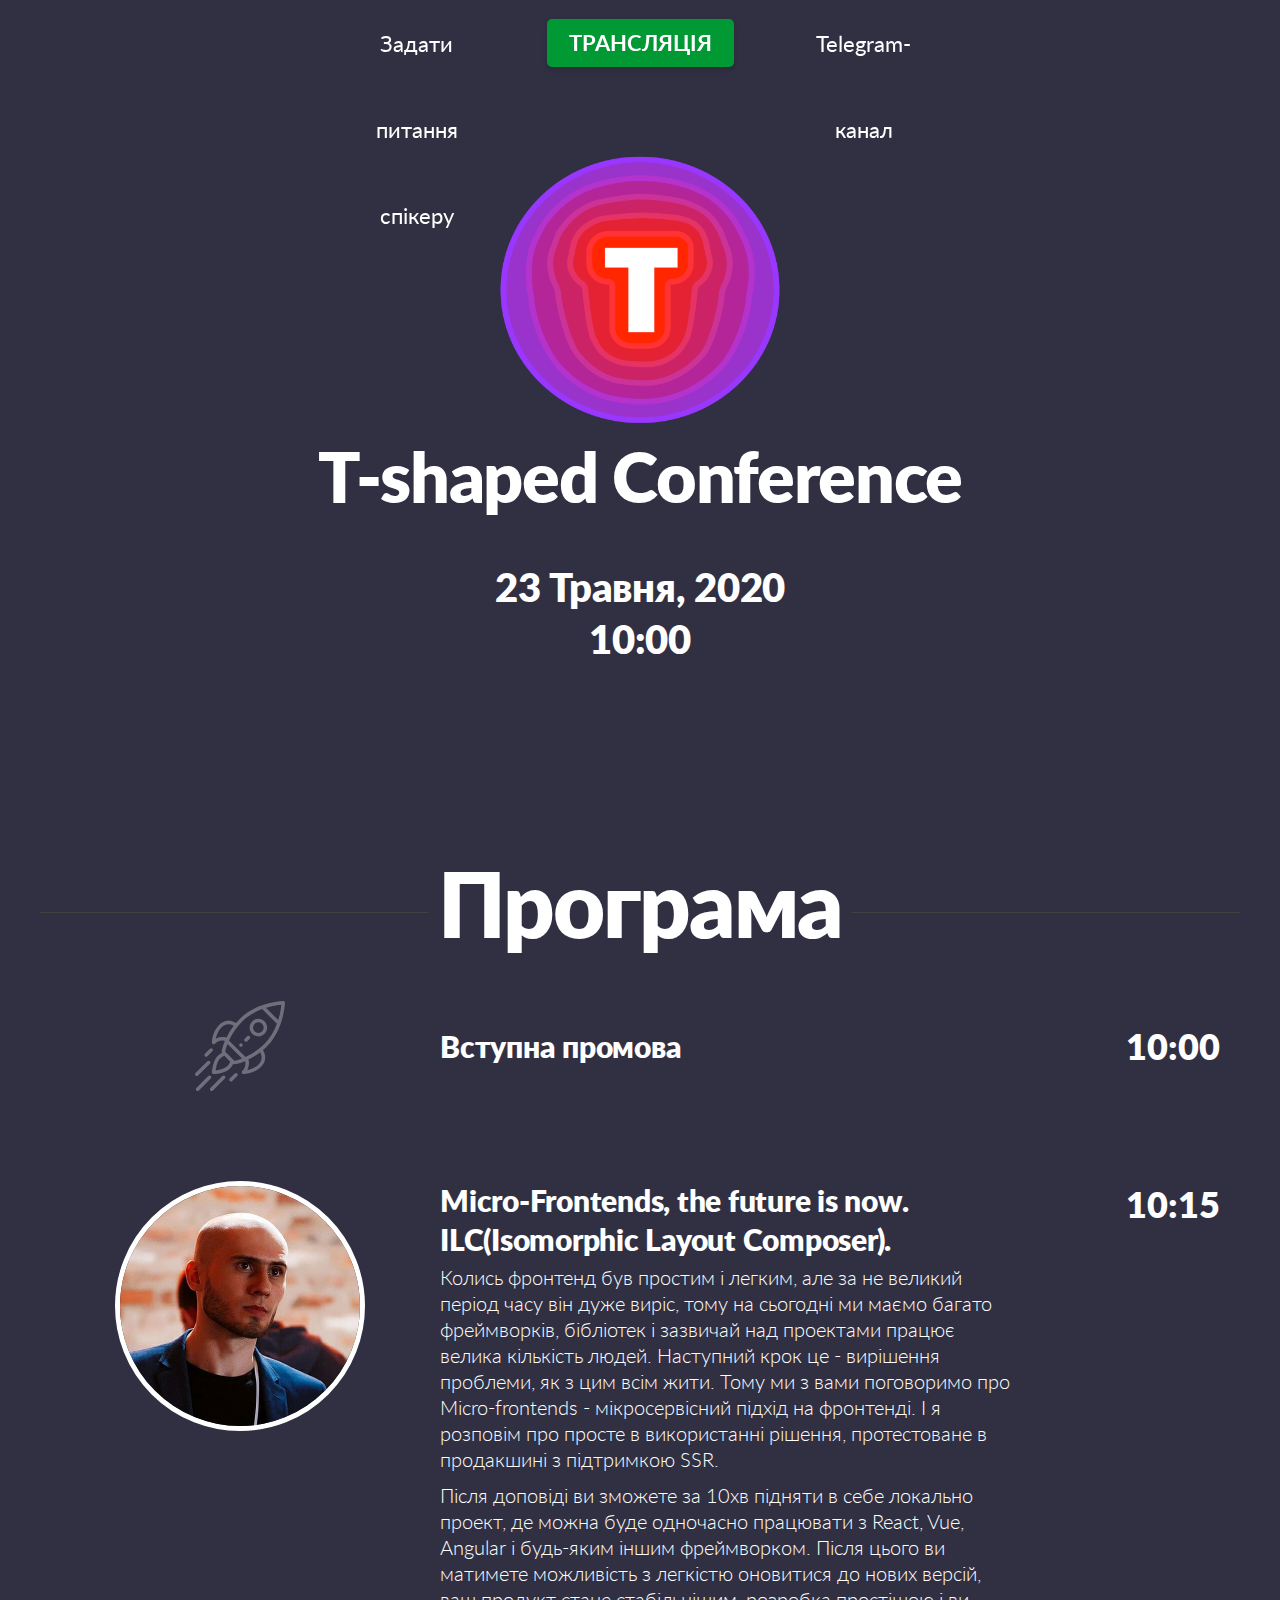
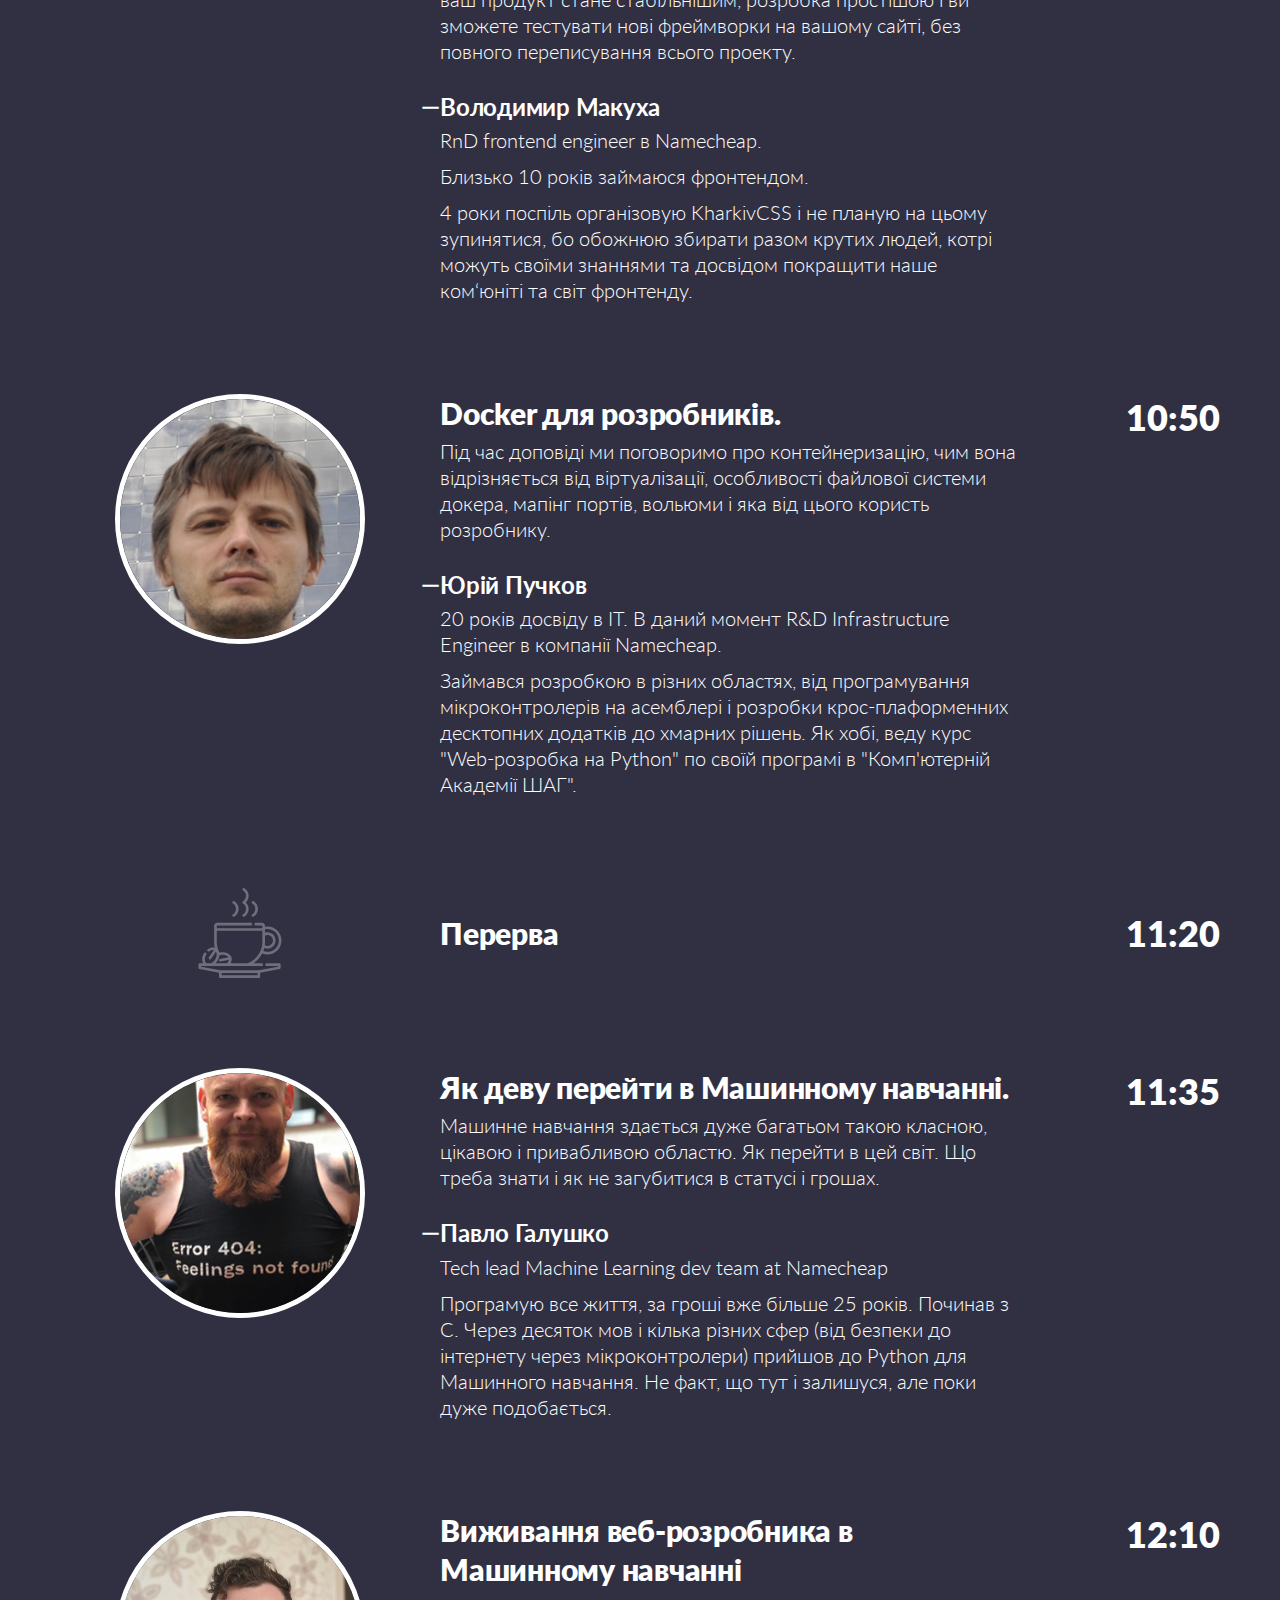
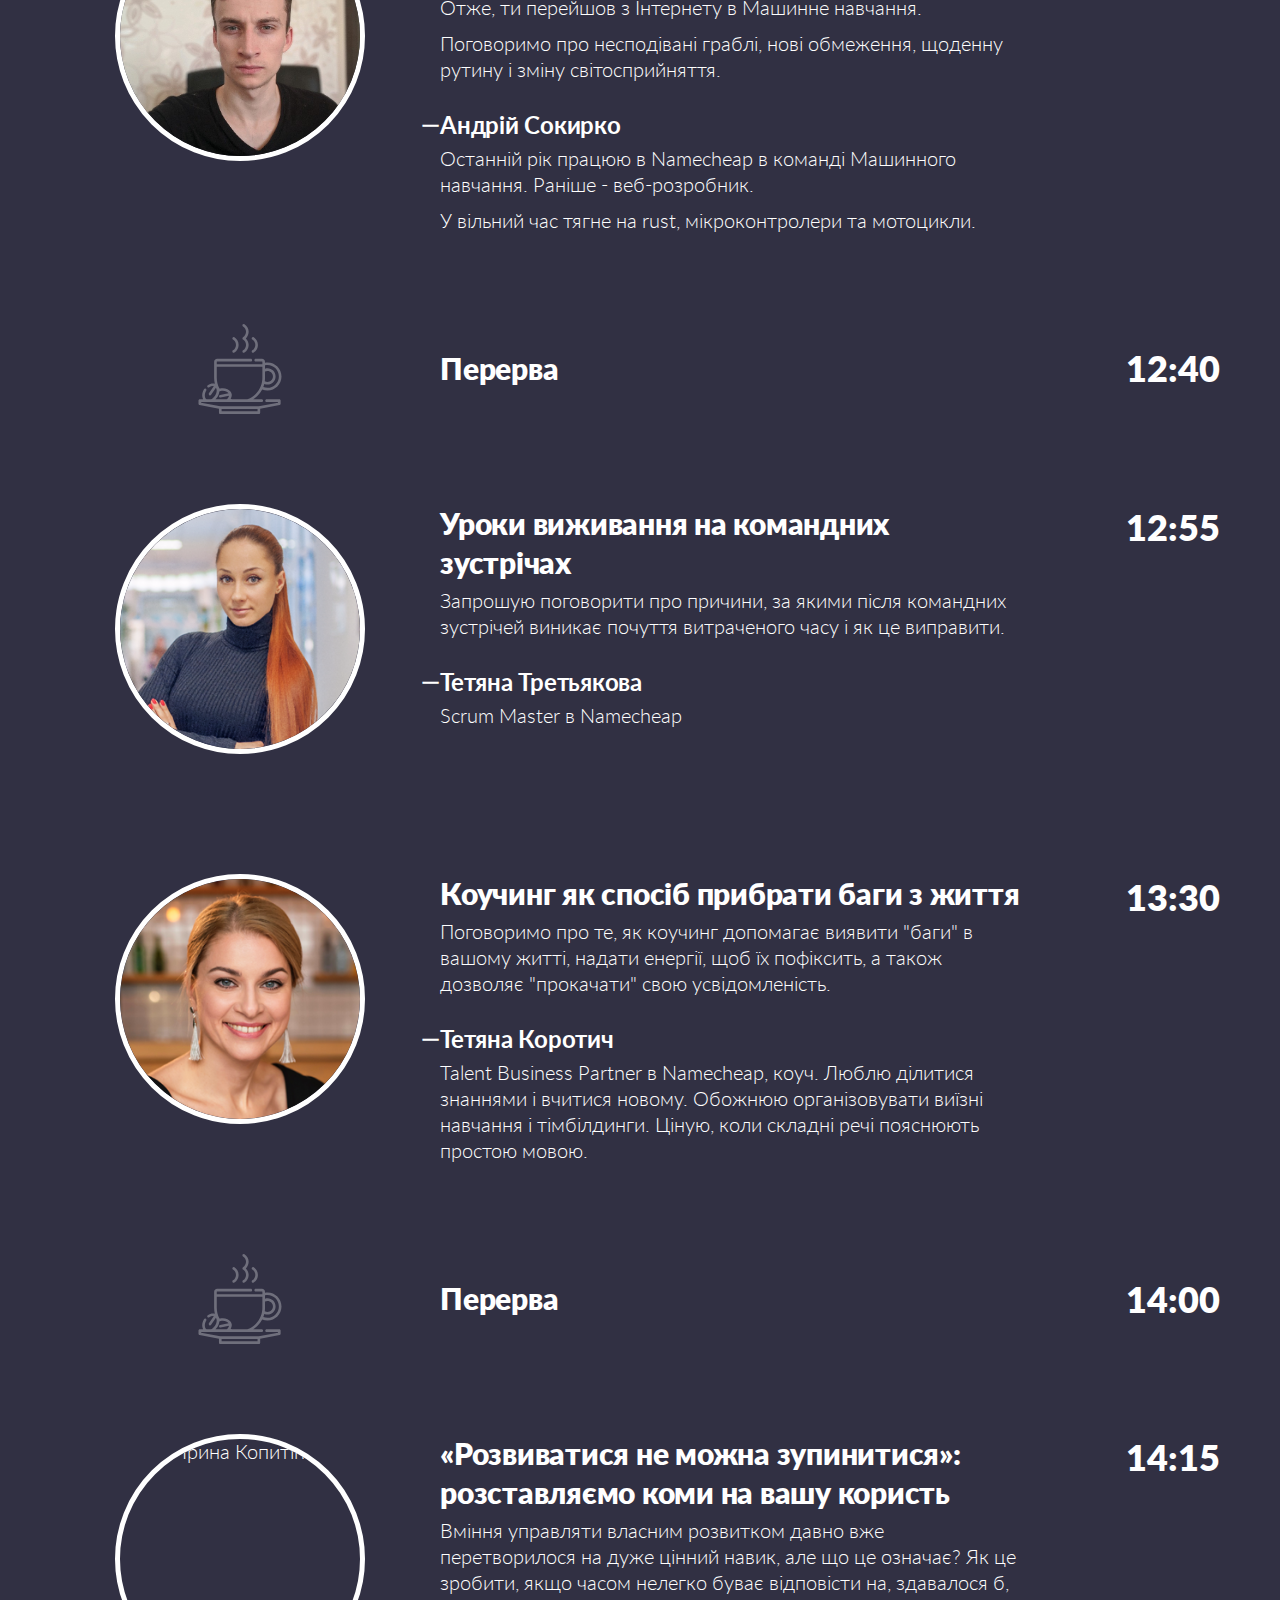
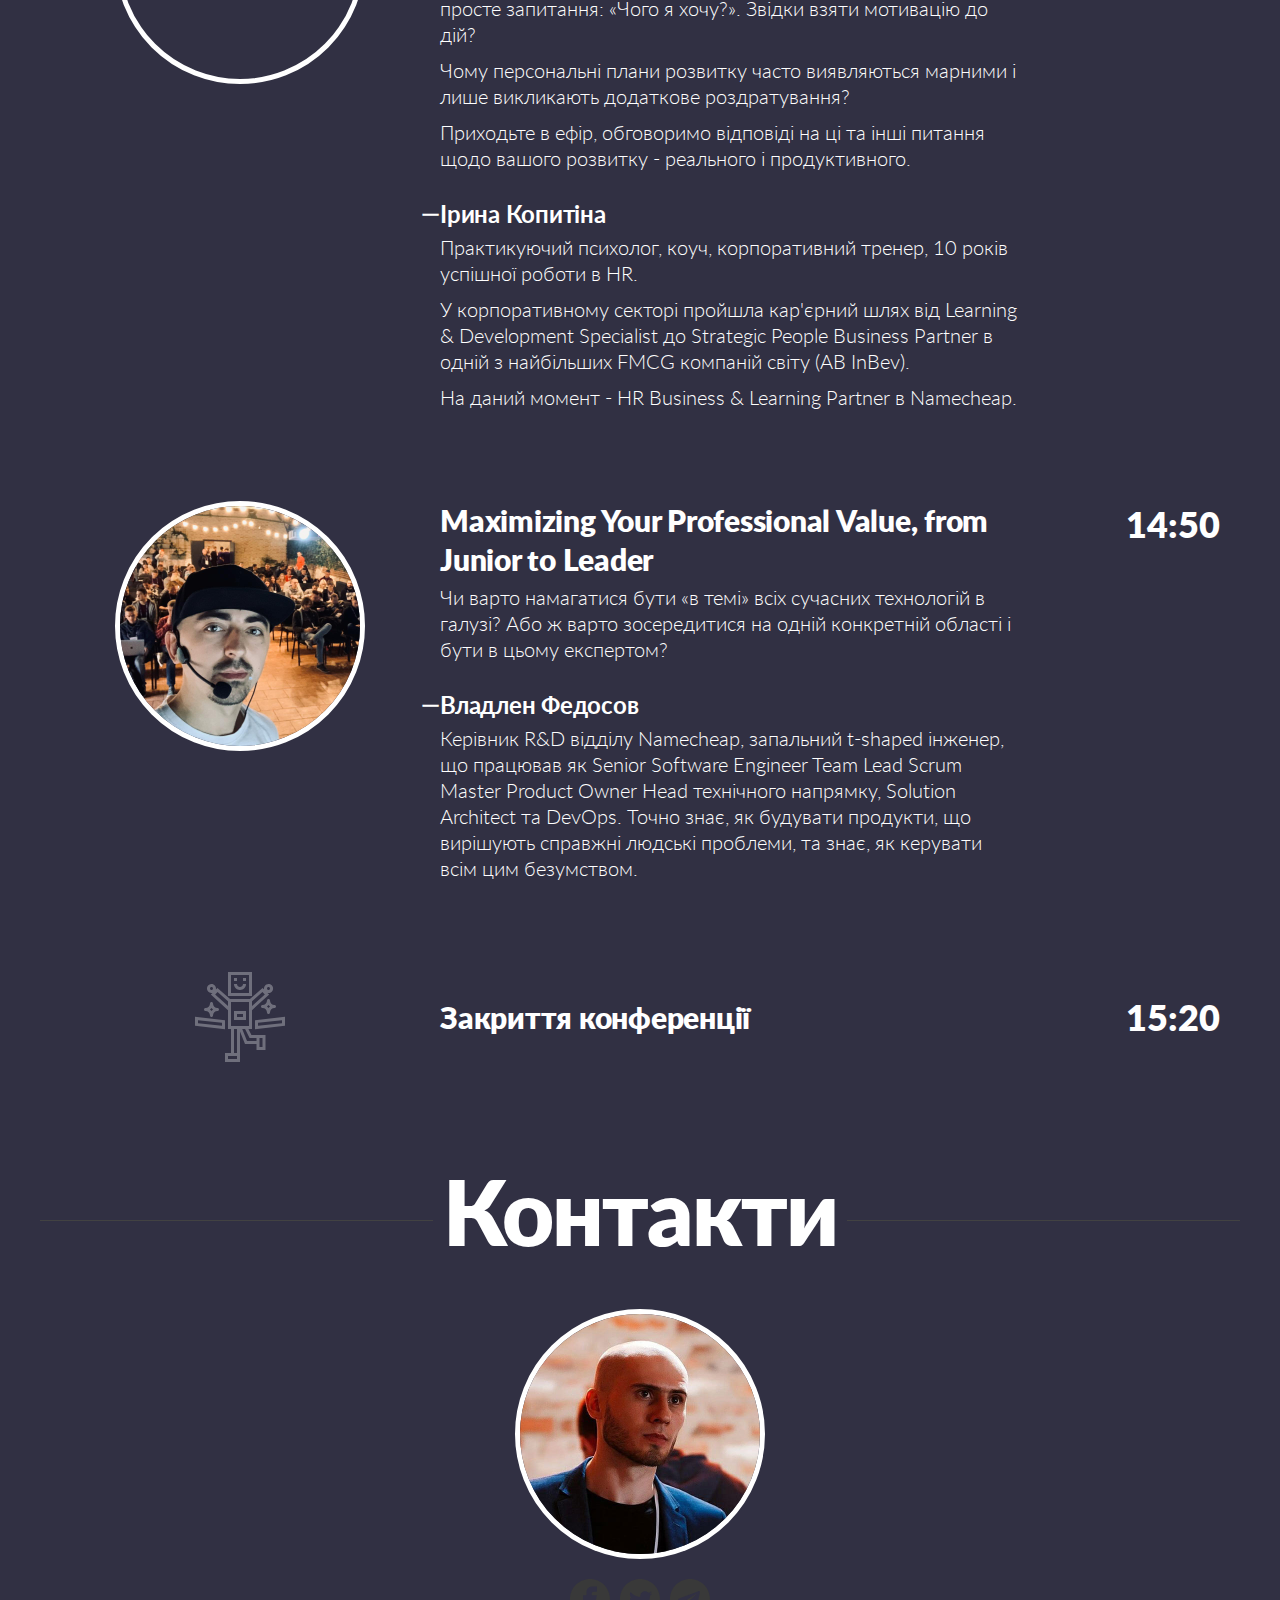
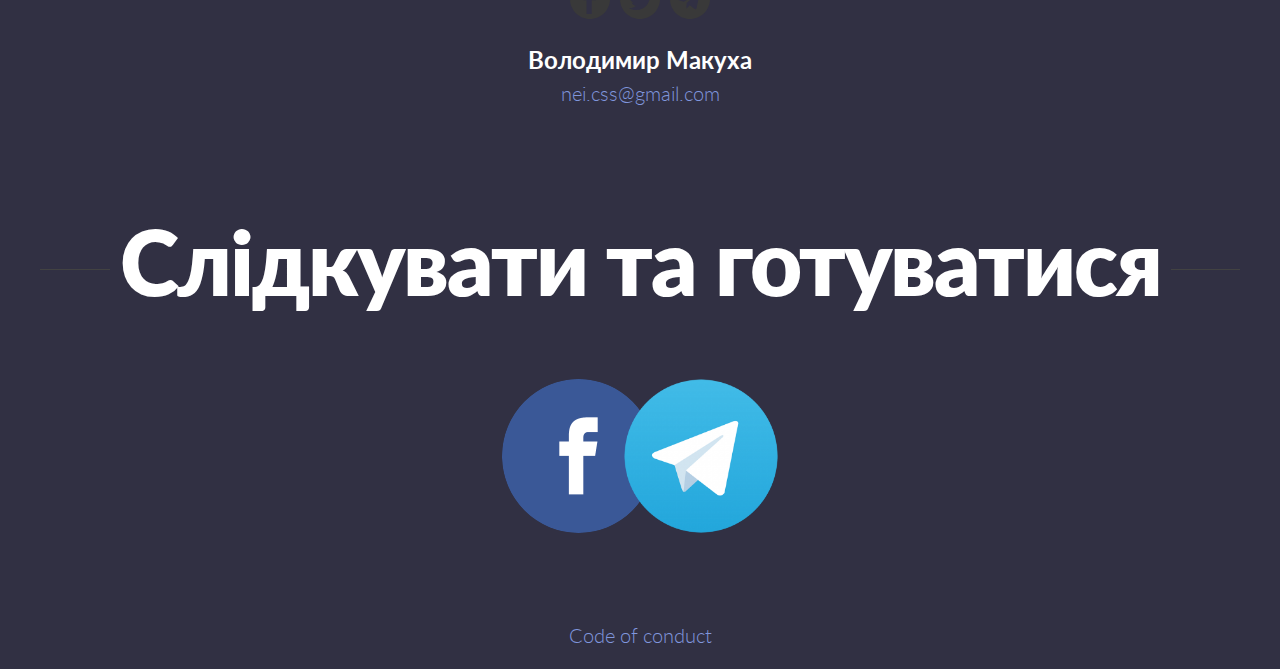
==== commit 328ec5c2: "chore: slido" ====
--- a/index.html
+++ b/index.html
@@ -58,9 +58,9 @@
 	<!--**************** MAIN_MENU ****************-->
 	<nav class="mainMenu">
 		<ul>
-			<li><a href="#speakers" onClick="_gaq.push(['_trackEvent', 'Btns', 'FixedMenu', 'FMSpeakers']);">ПРОГРАМА</a></li>
+			<li><a href="https://app.sli.do/event/e3pfvzoe" target="_blank" onClick="_gaq.push(['_trackEvent', 'Btns', 'FixedMenu', 'FMSlido']);">Задати питання спікеру</a></li>
 			<li class="btnStream"><a href="https://youtu.be/vNZkEkeMWWk" target="_blank" onClick="_gaq.push(['_trackEvent', 'Btns', 'FixedMenu', 'FMStream']);">ТРАНСЛЯЦІЯ</a></li>
-			<li><a href="https://t.me/TShapedConference" target="_blank" onClick="_gaq.push(['_trackEvent', 'Btns', 'FixedMenu', 'FMChat']);">ЧАТ</a></li>
+			<li><a href="https://t.me/TShapedConference" target="_blank" onClick="_gaq.push(['_trackEvent', 'Btns', 'FixedMenu', 'FMChat']);">Telegram-канал</a></li>
 		</ul>
 	</nav>
 
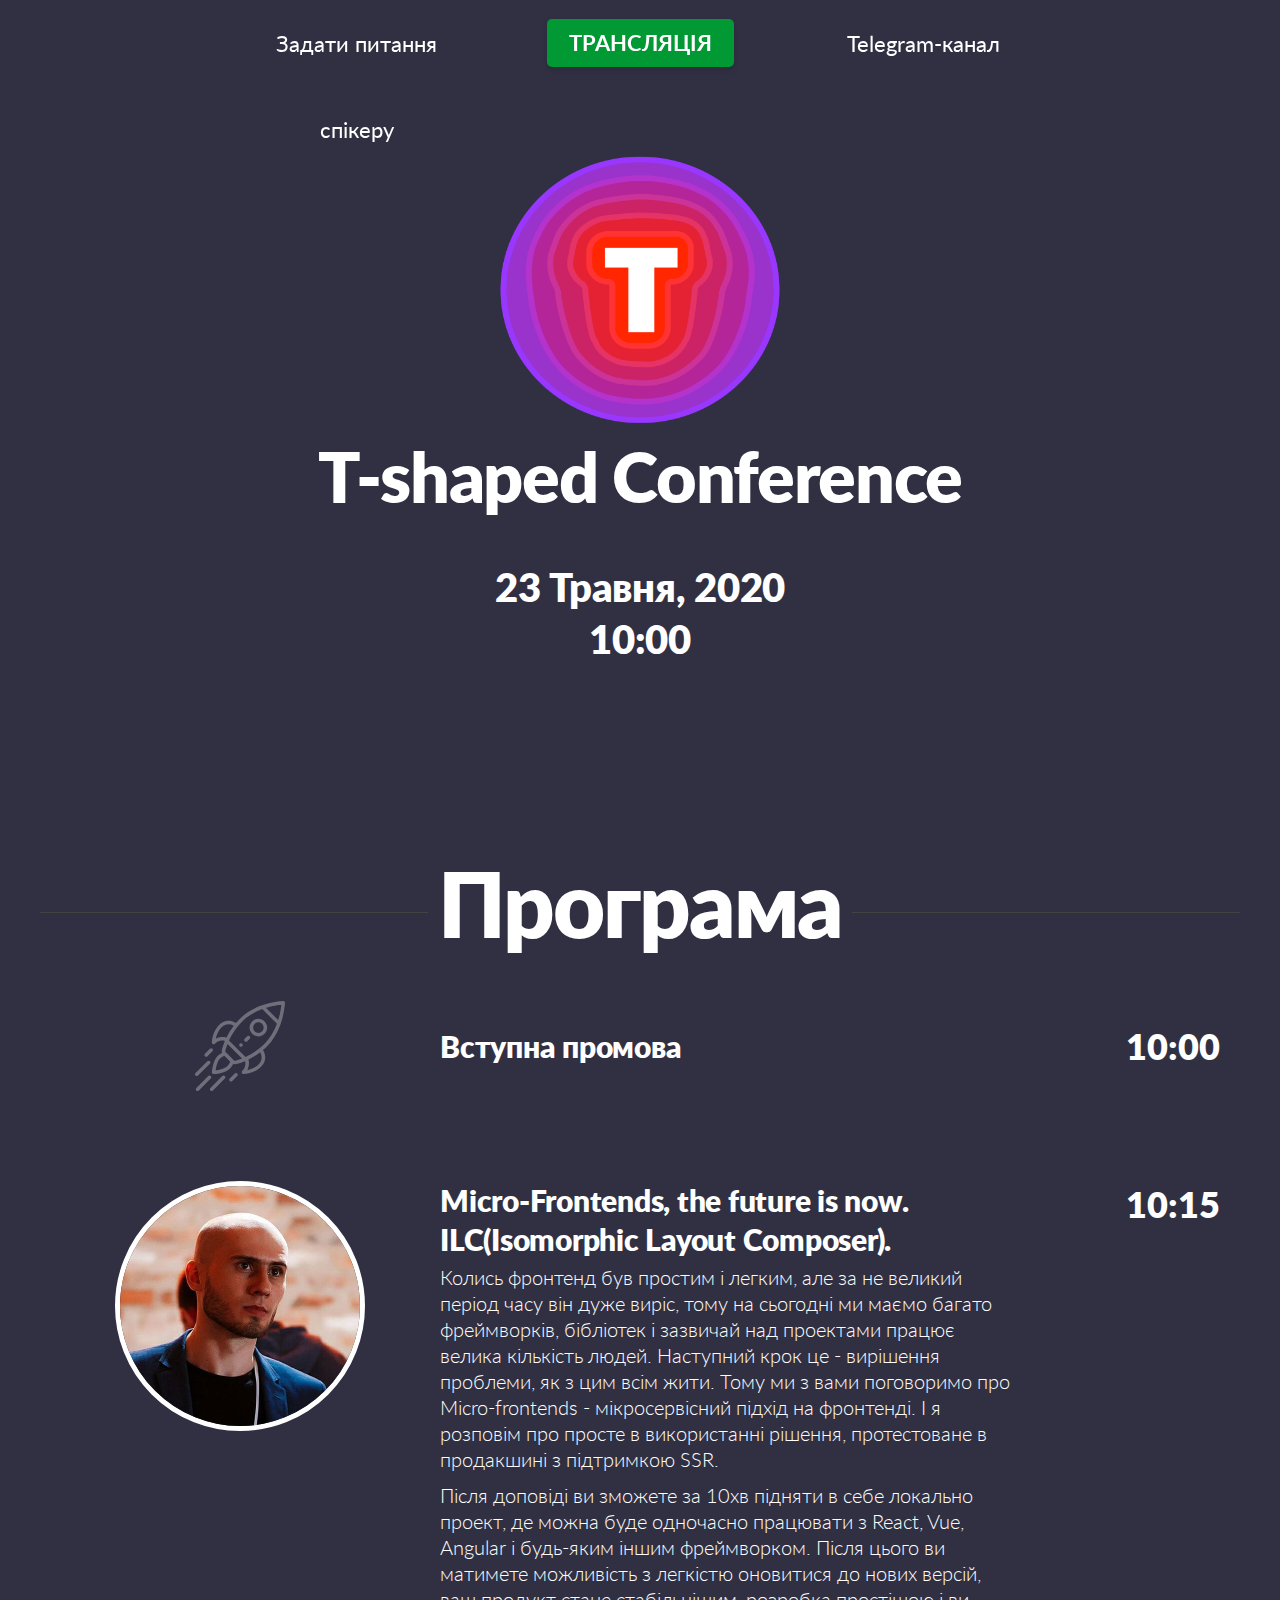
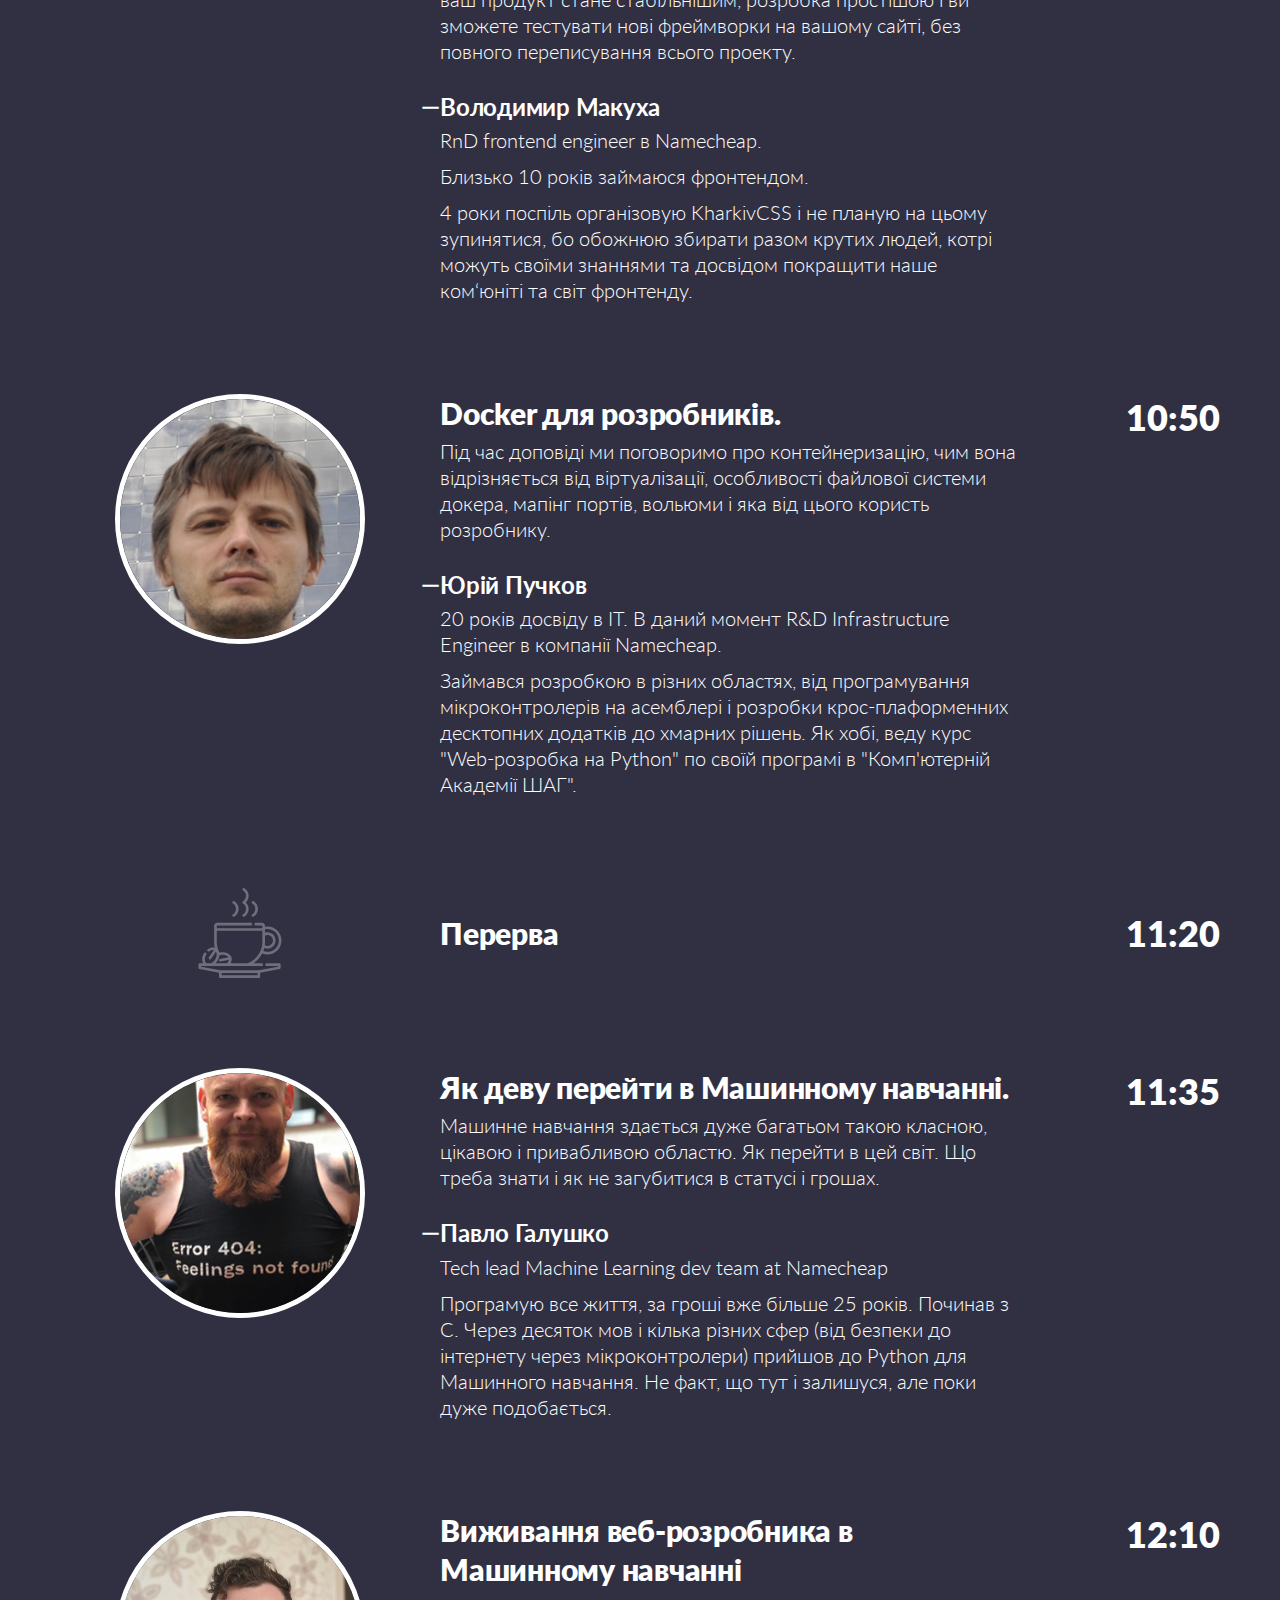
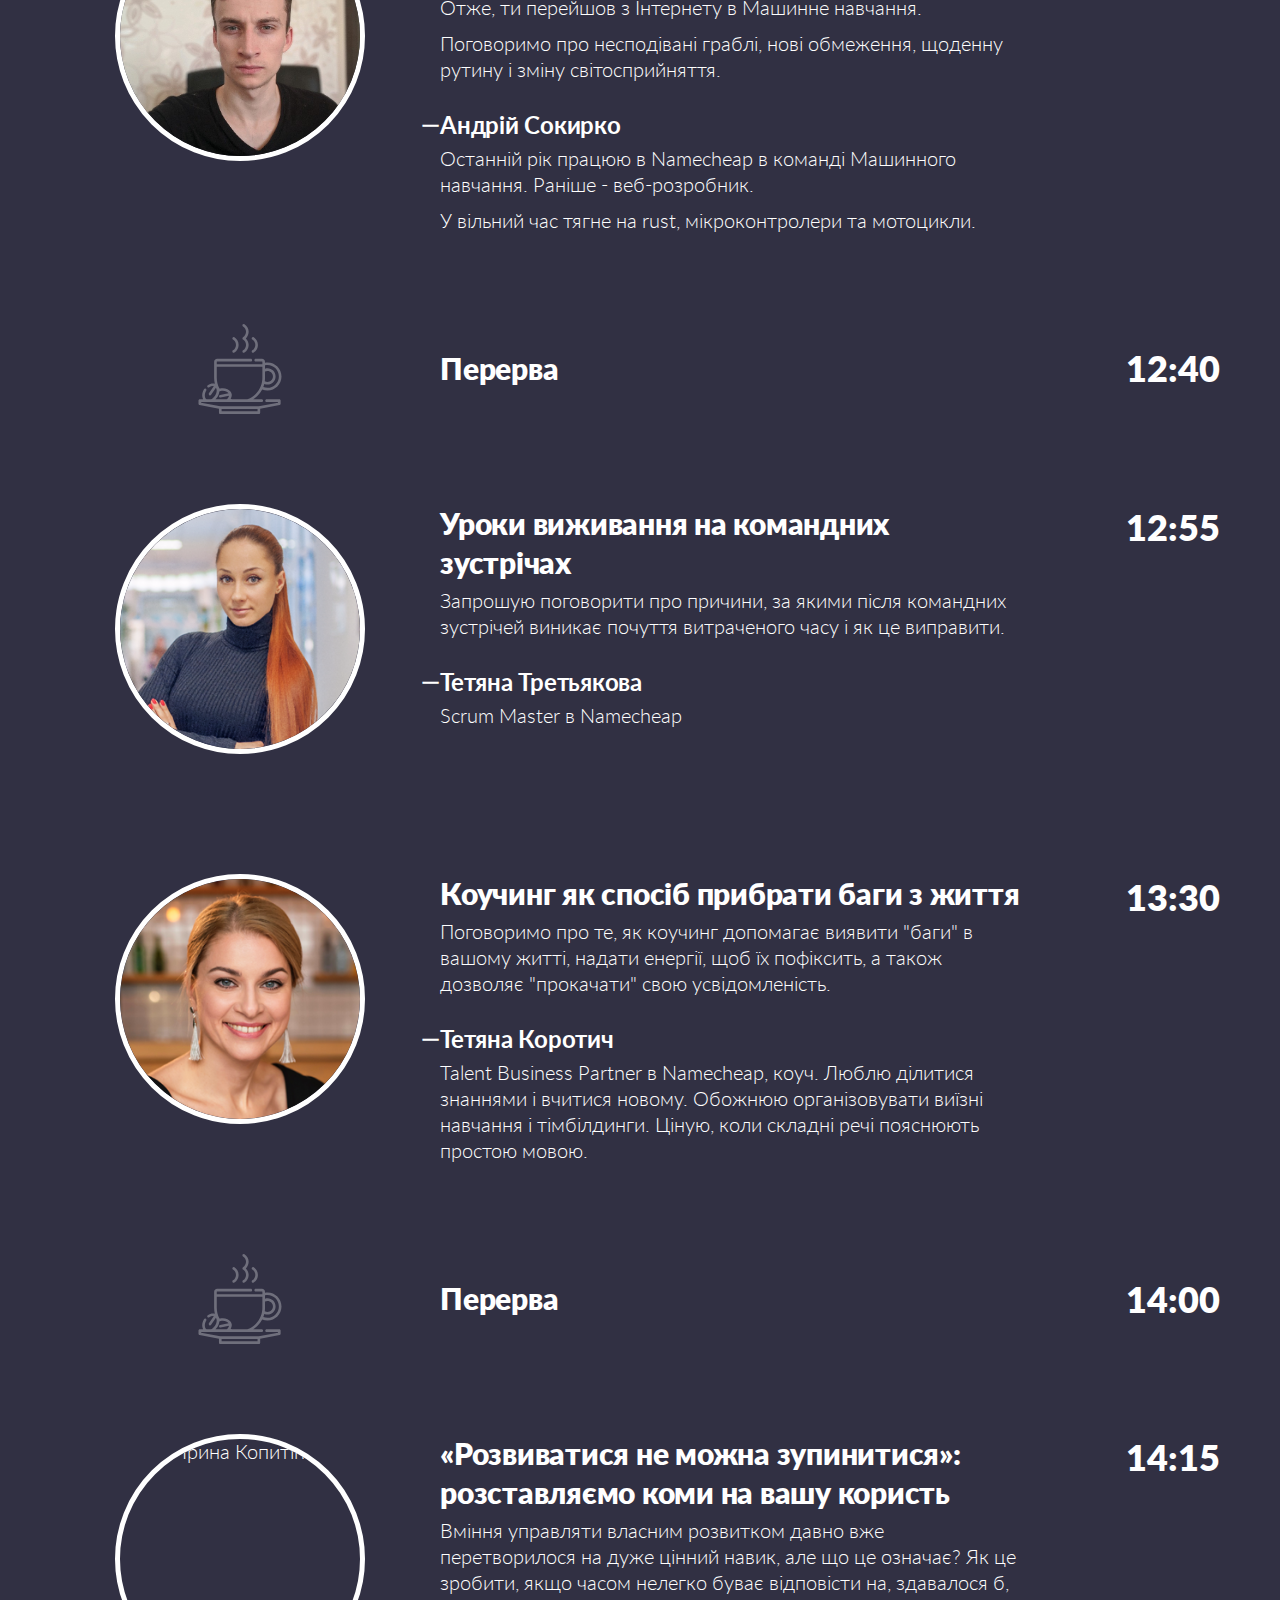
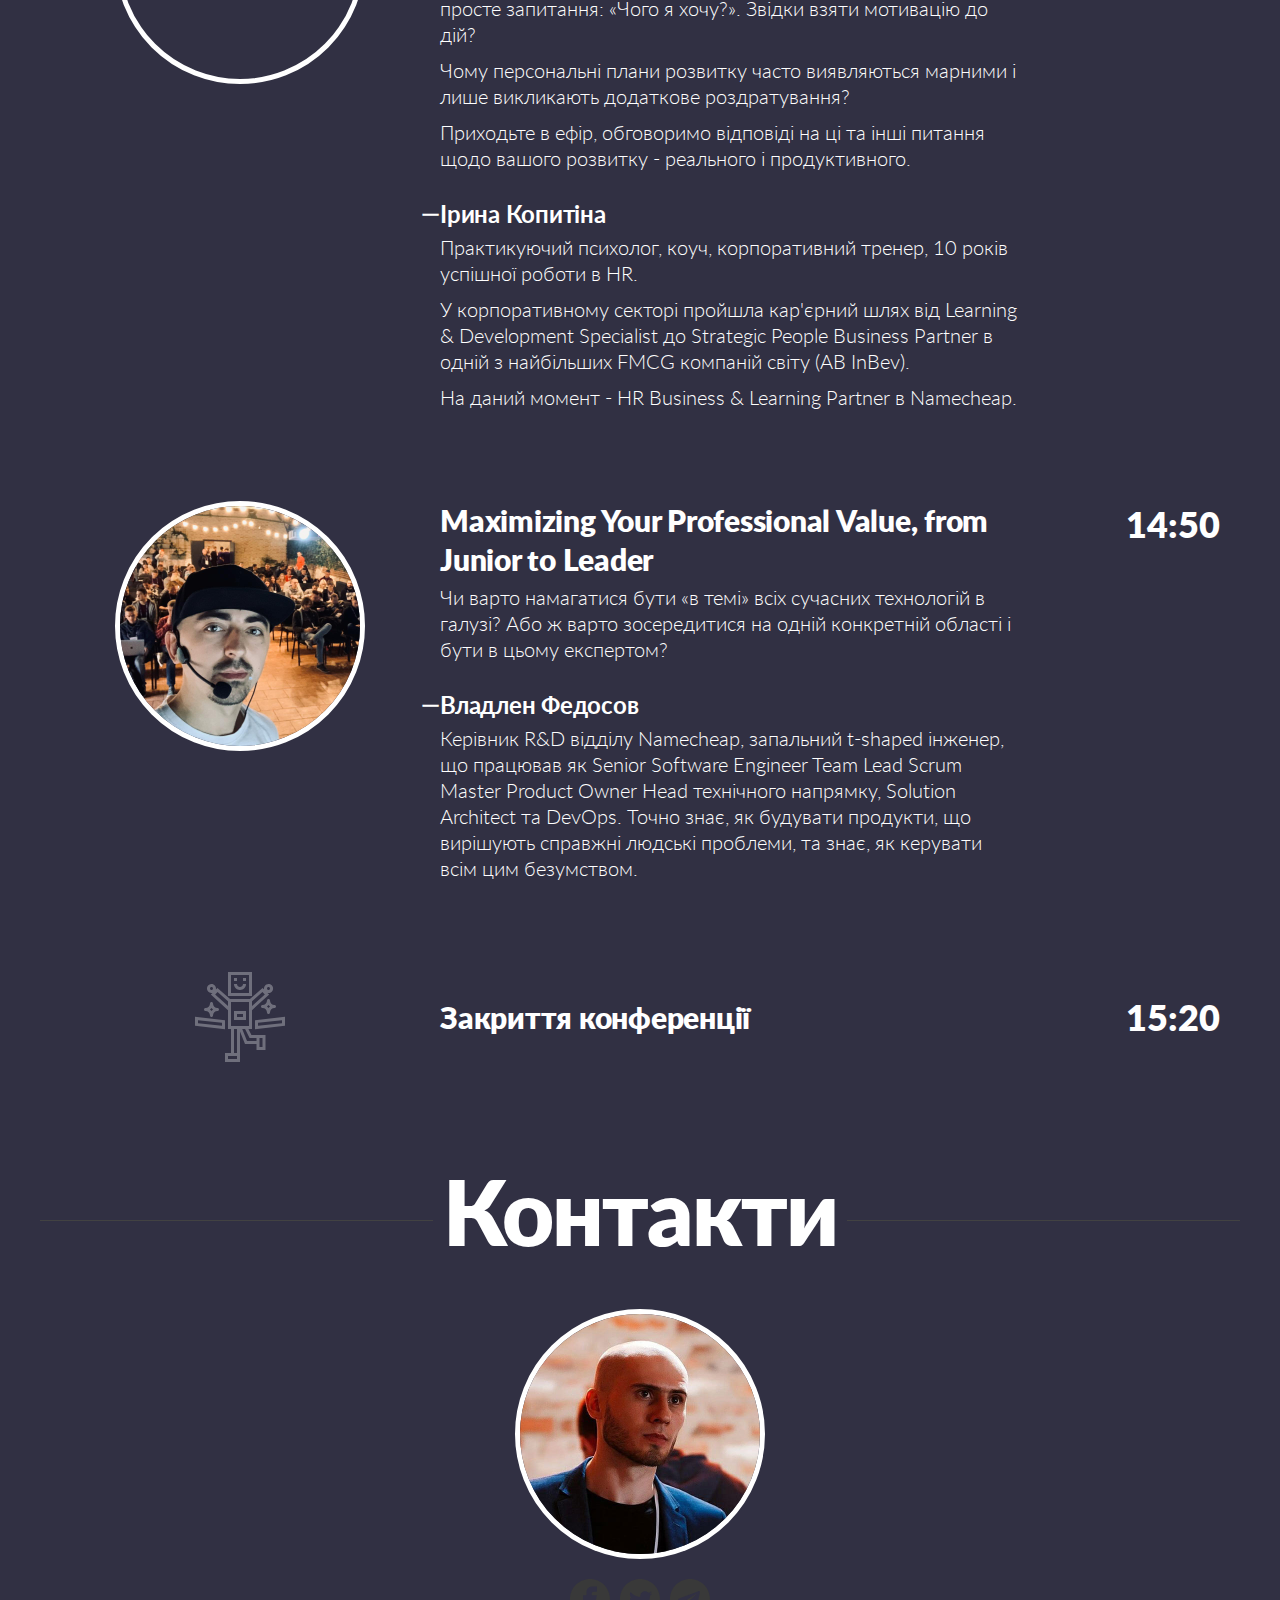
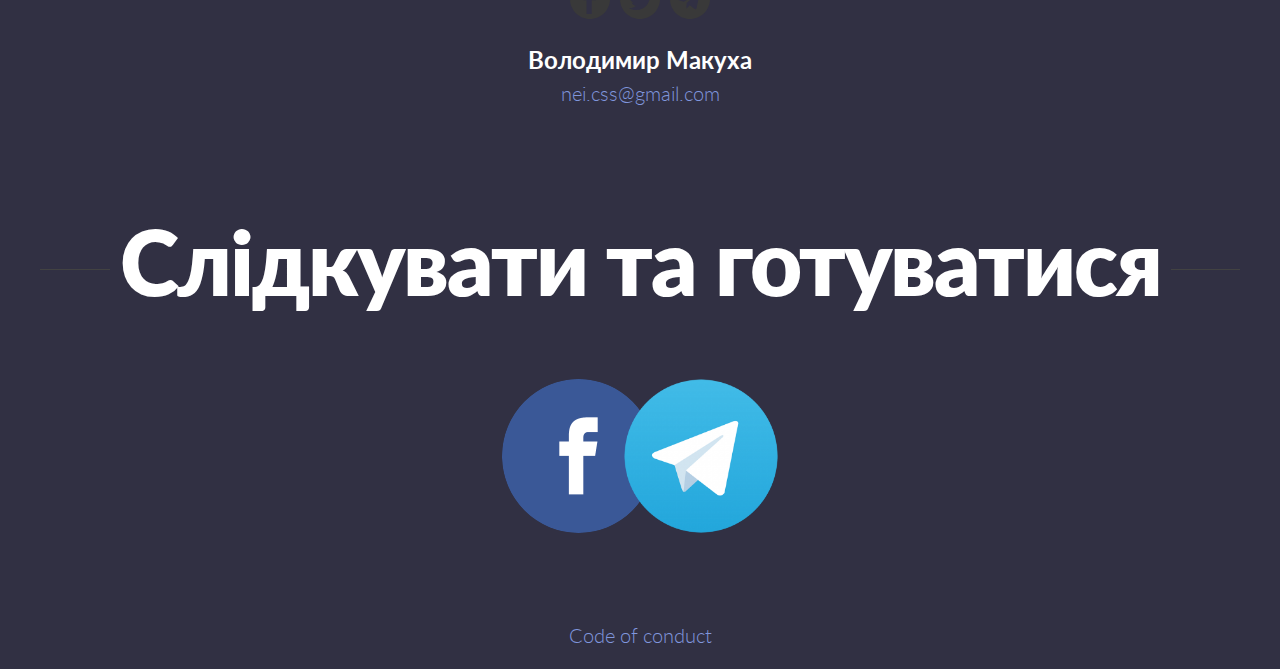
==== commit e154135f: "chore: mm width" ====
--- a/index.html
+++ b/index.html
@@ -7,9 +7,9 @@
 
 	<meta name="viewport" content="width=device-width, initial-scale=1.0, minimum-scale=1.0, maximum-scale=1.0, user-scalable=no" />
 
-	<link href="css/style.css?1" rel="stylesheet" />
+	<link href="css/style.css?2" rel="stylesheet" />
 	<script src="https://code.jquery.com/jquery-3.3.1.min.js" defer integrity="sha256-FgpCb/KJQlLNfOu91ta32o/NMZxltwRo8QtmkMRdAu8=" crossorigin="anonymous"></script>
-	<script src="js/main.js?1" defer></script>
+	<script src="js/main.js?2" defer></script>
 
 	<meta name="title" content="T-shaped Conference" />
 	<link rel="image_src" href="https://t-shaped.org/img/thumbnail.png?1" />
--- a/css/style.css
+++ b/css/style.css
@@ -246,7 +246,7 @@
 	display: block;
 	padding: 0 35px;
 	font-weight: 400;
-	width: 120px;
+	width: 240px;
 	text-align: center;
 }
 
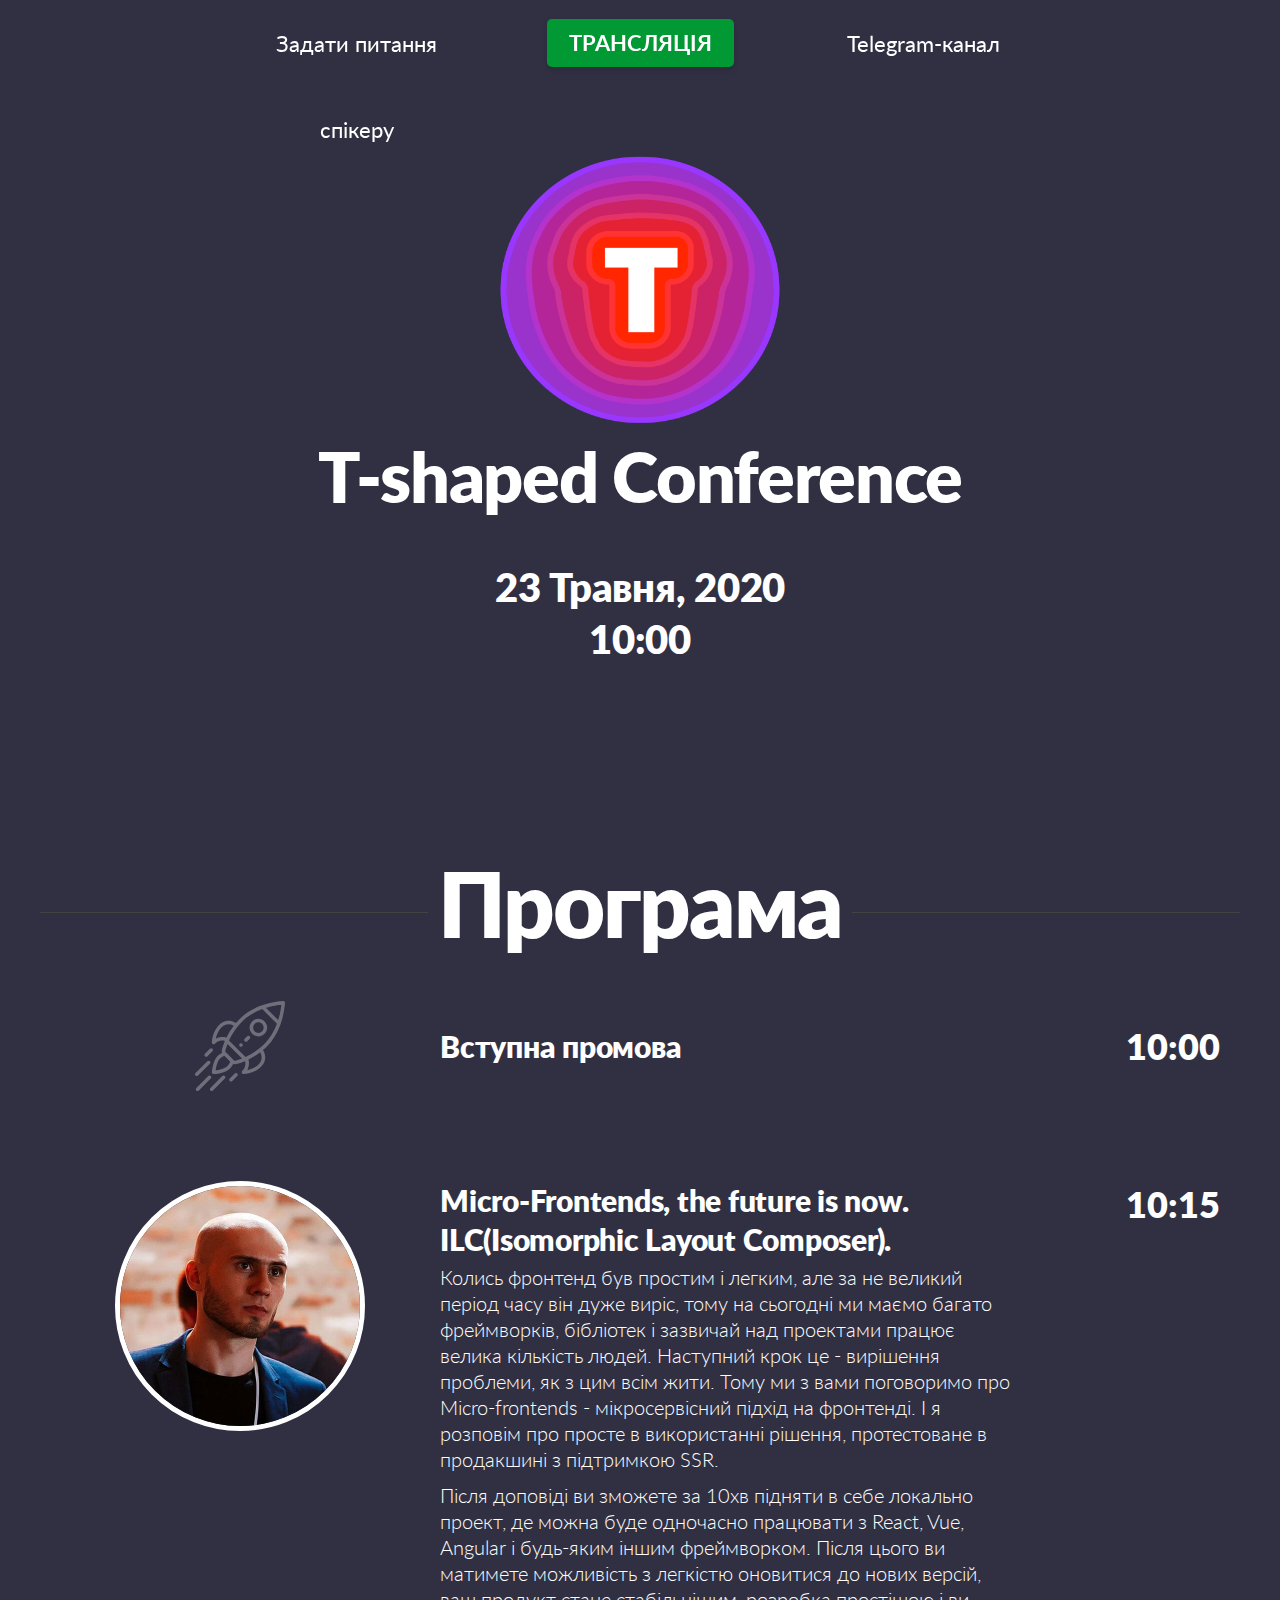
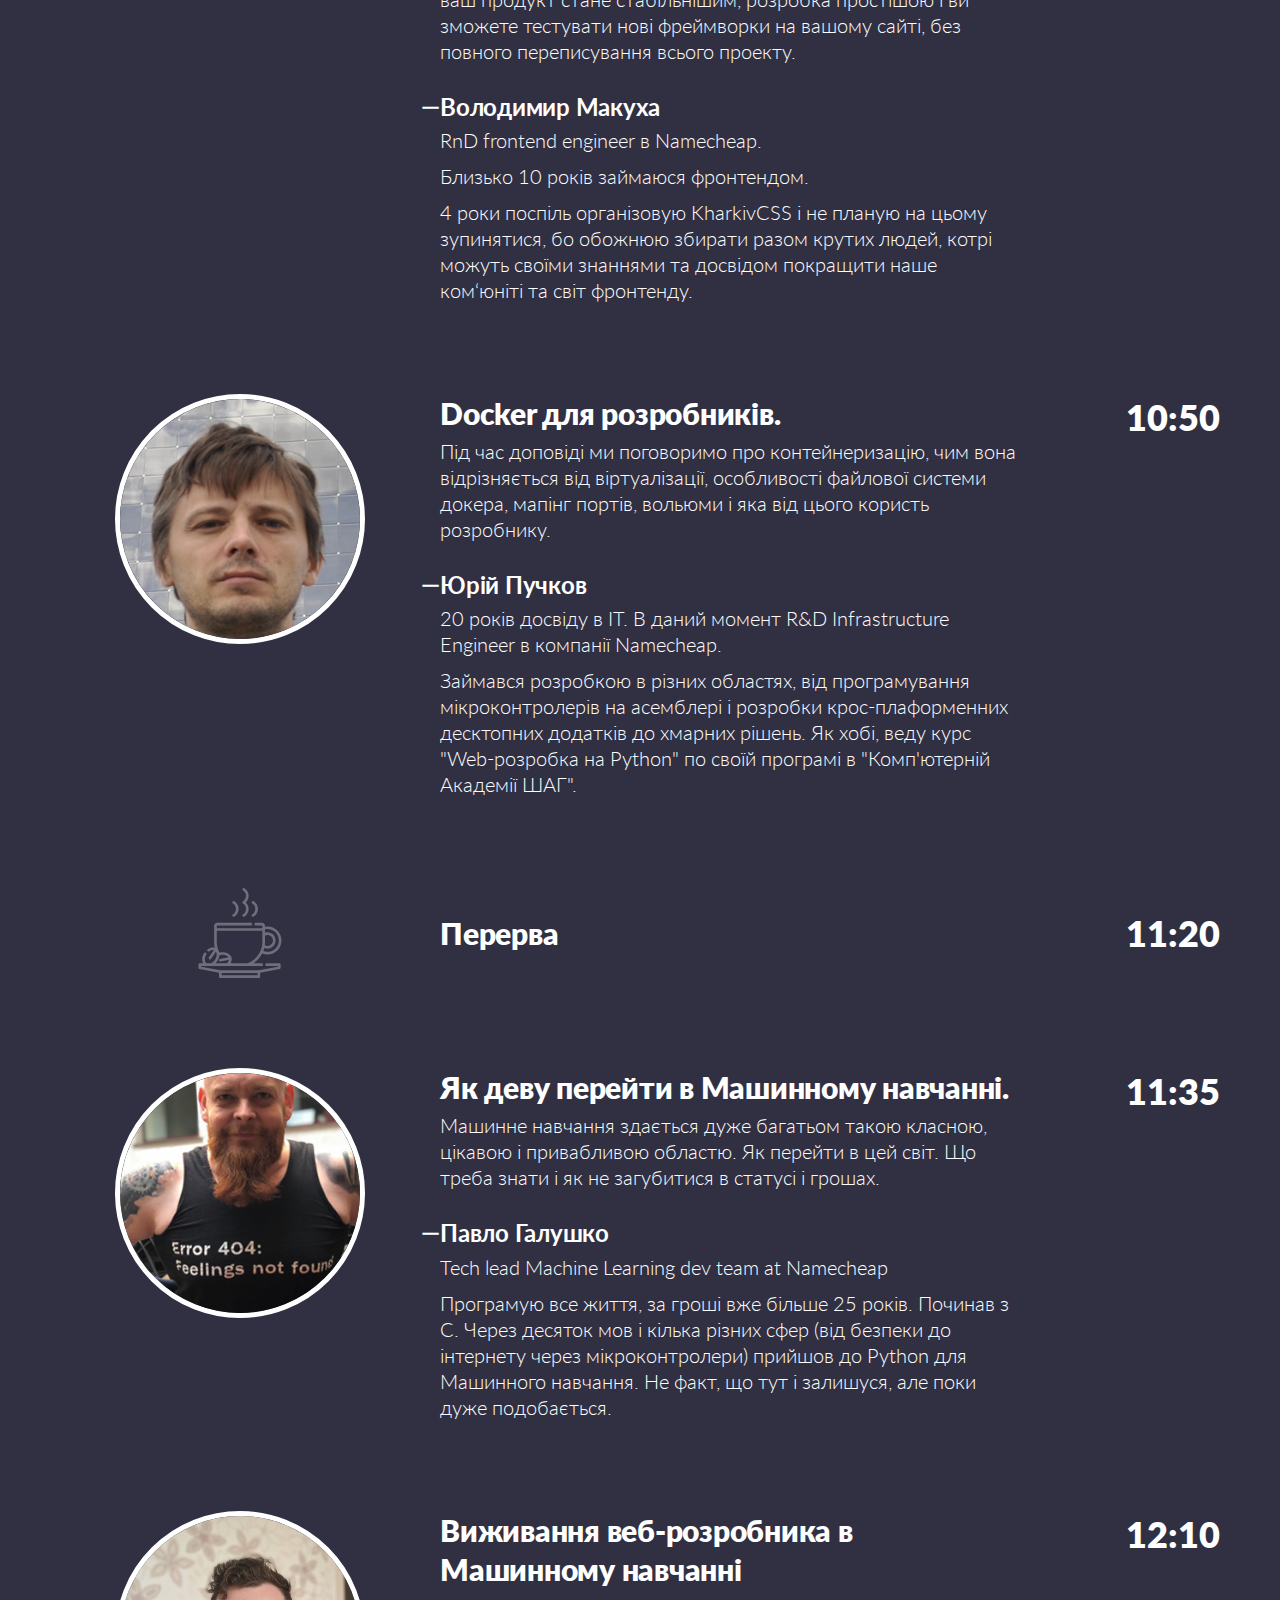
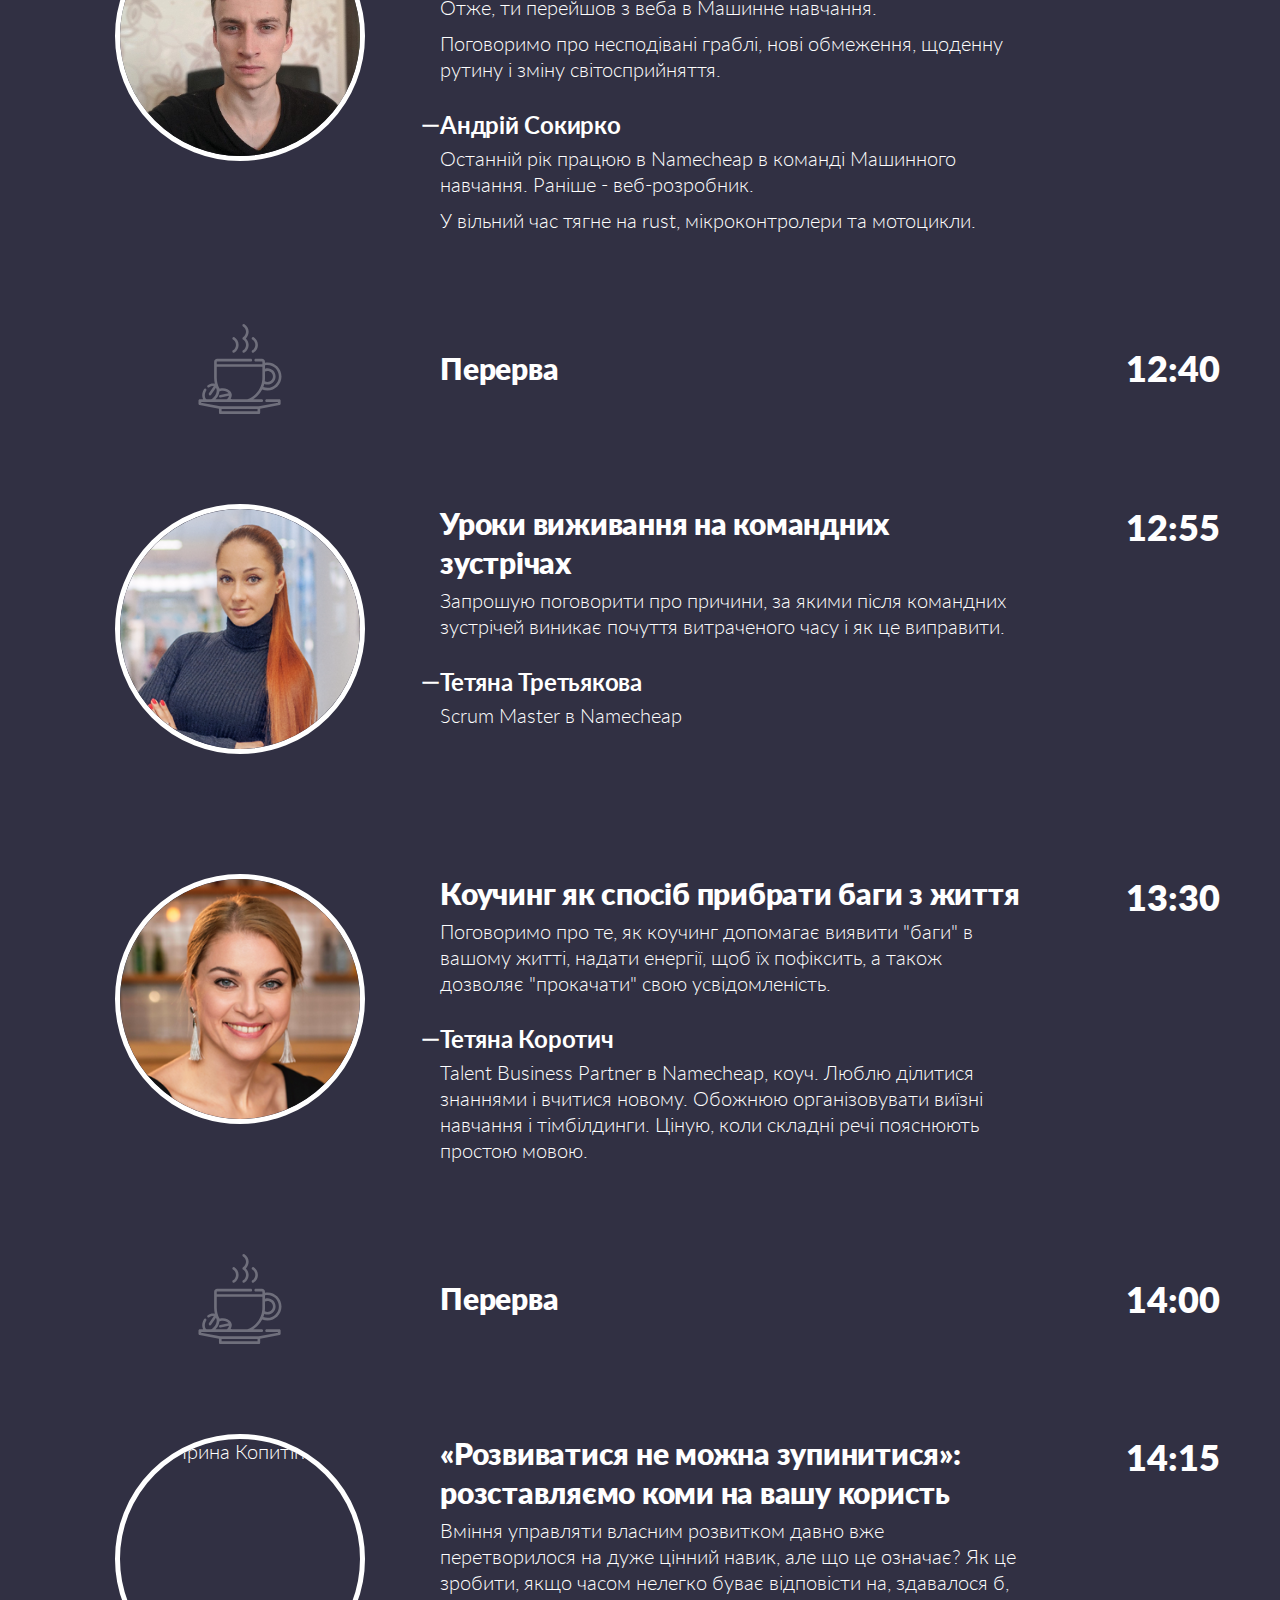
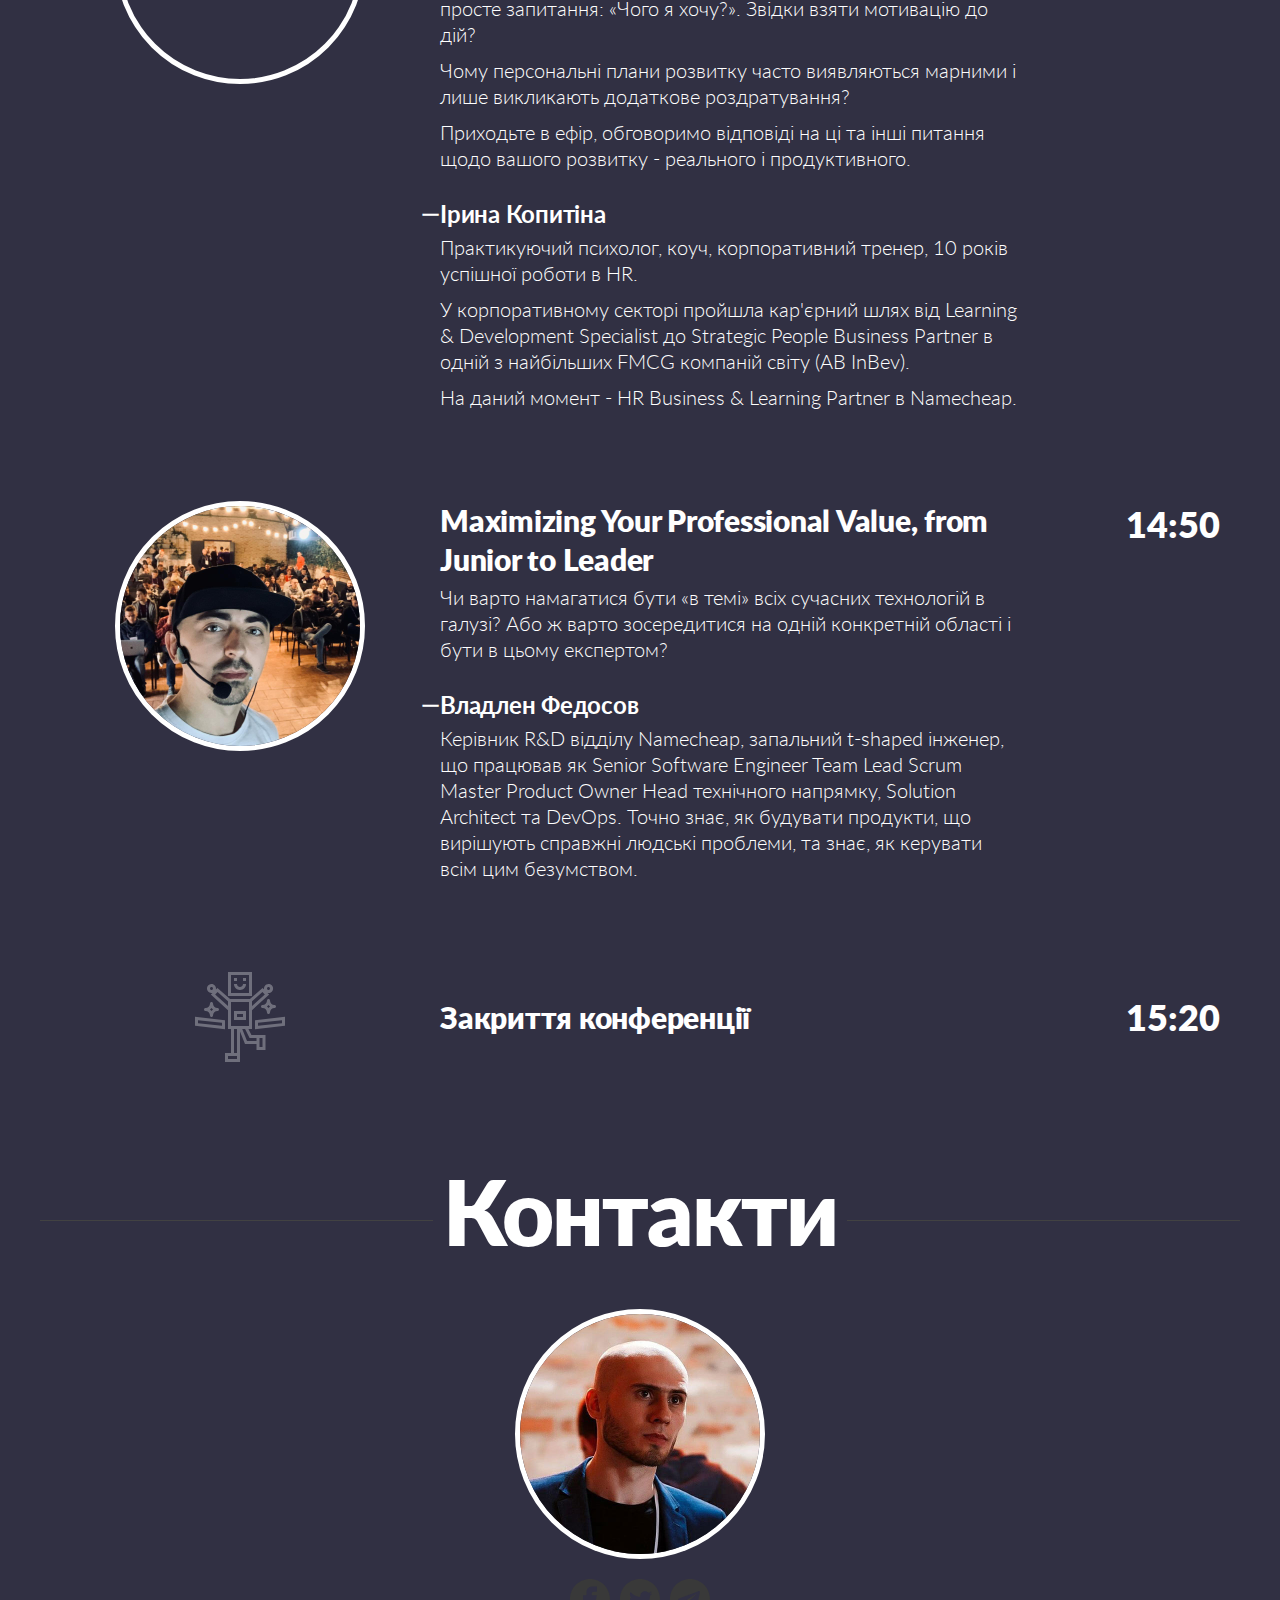
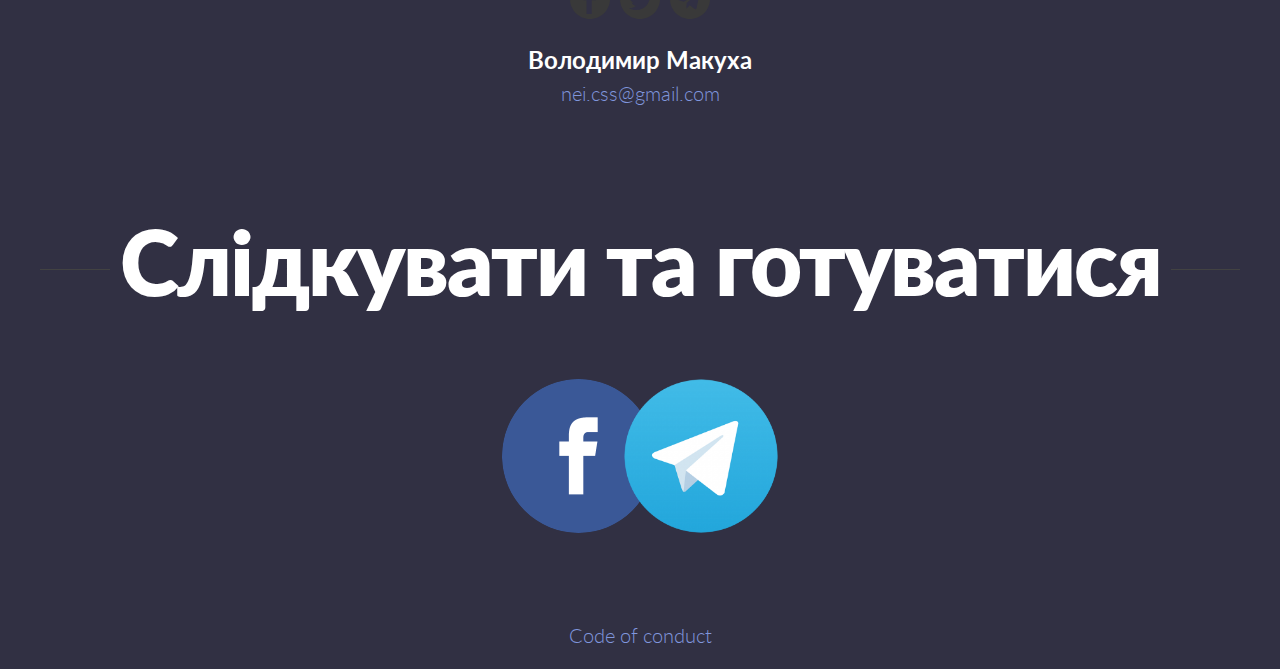
==== commit 4625c9d6: "chore: sokirko desc" ====
--- a/index.html
+++ b/index.html
@@ -182,7 +182,7 @@
 								<h3 class="topic">Виживання веб-розробника в Машинному навчанні</h3>
 							</div>
 							<div class="description">
-								<p>Отже, ти перейшов з Інтернету в Машинне навчання.</p>
+								<p>Отже, ти перейшов з веба в Машинне навчання.</p>
 								<p>Поговоримо про несподівані граблі, нові обмеження, щоденну рутину і зміну світосприйняття.</p>
 							</div>
 							<div class="blockUpper">
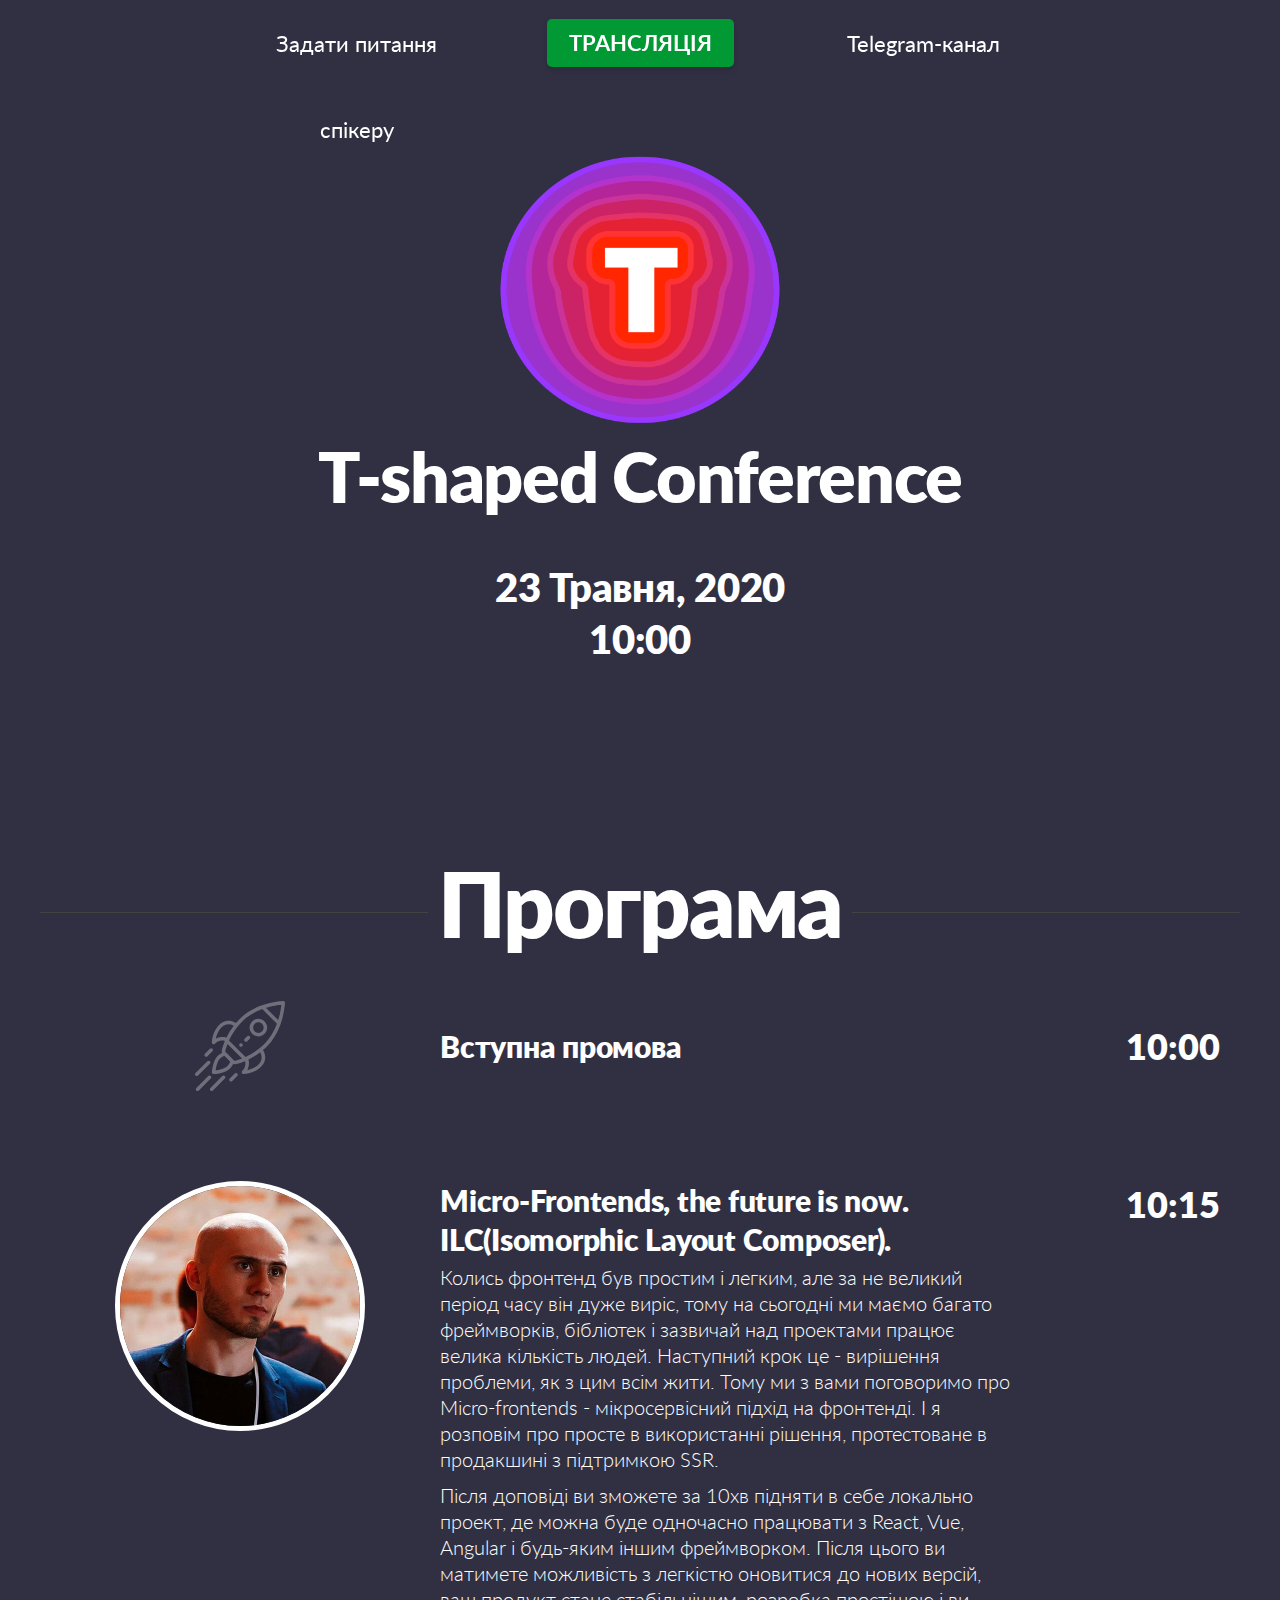
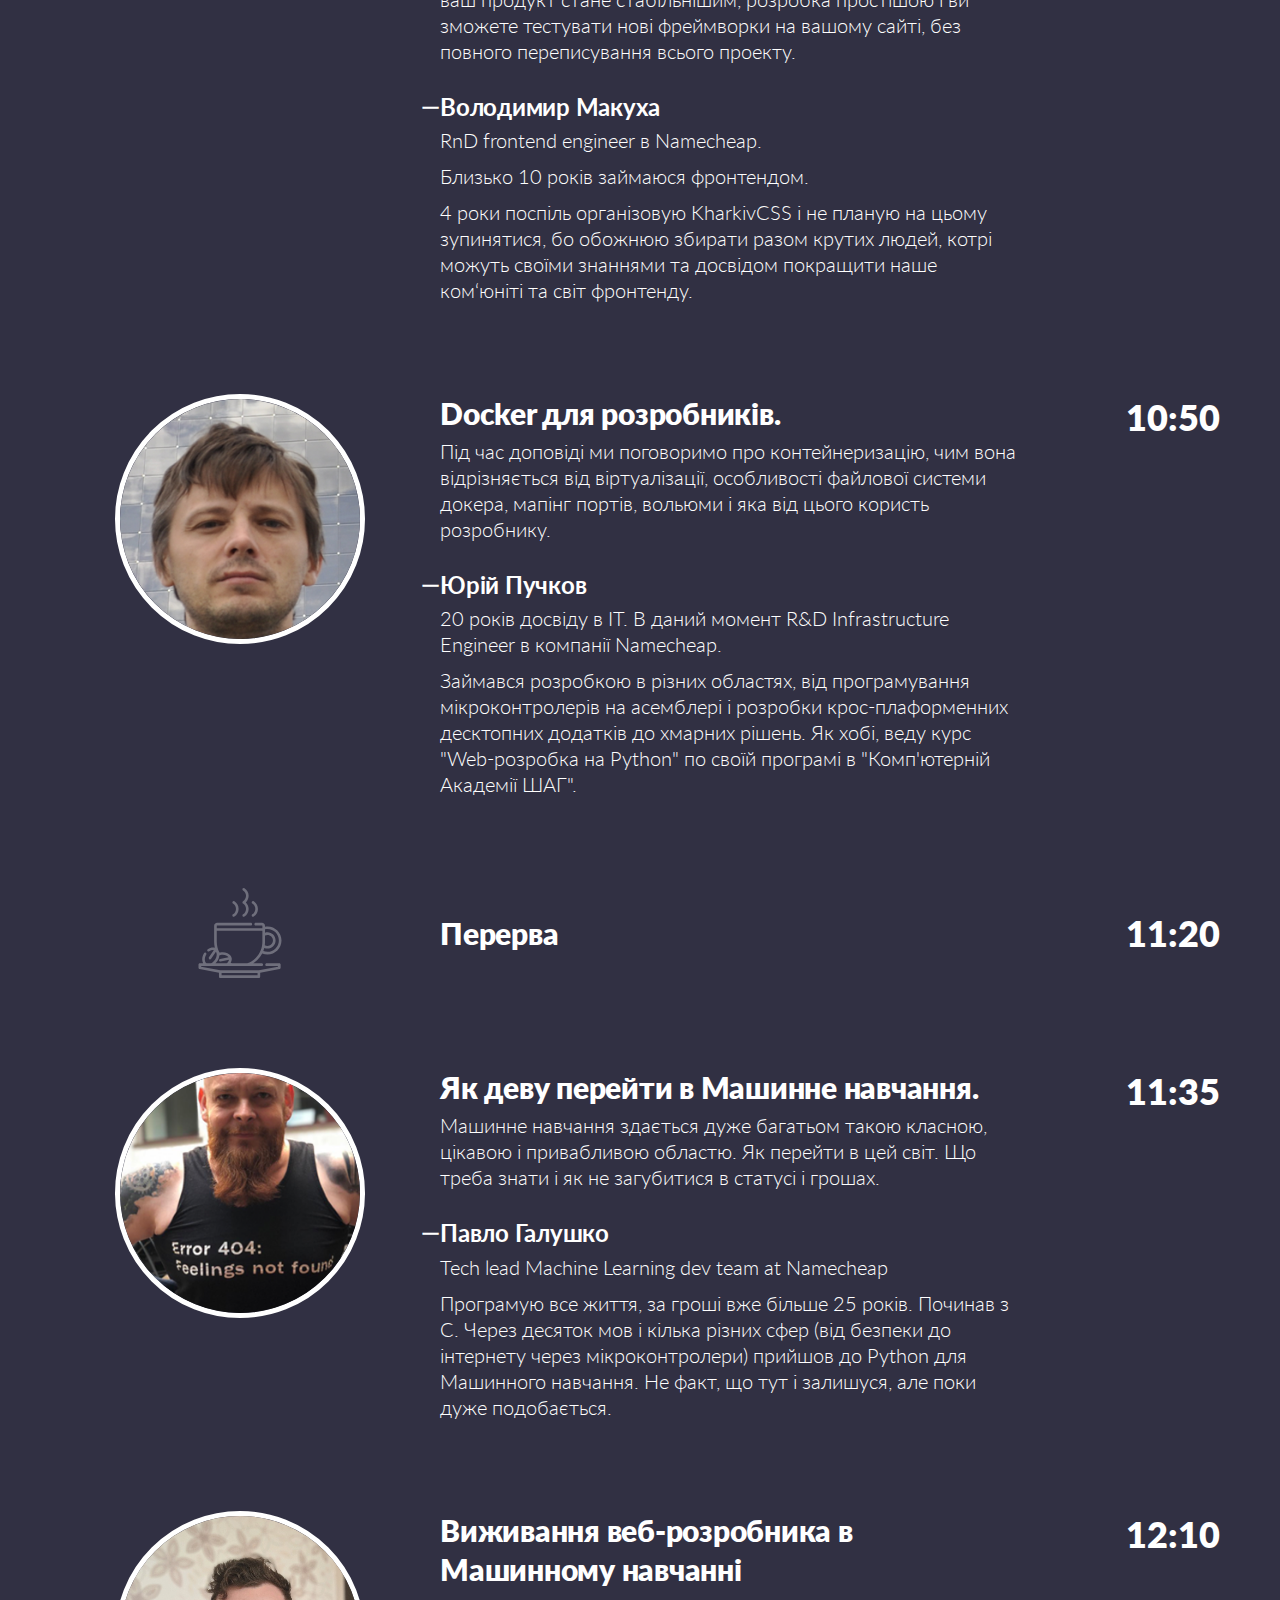
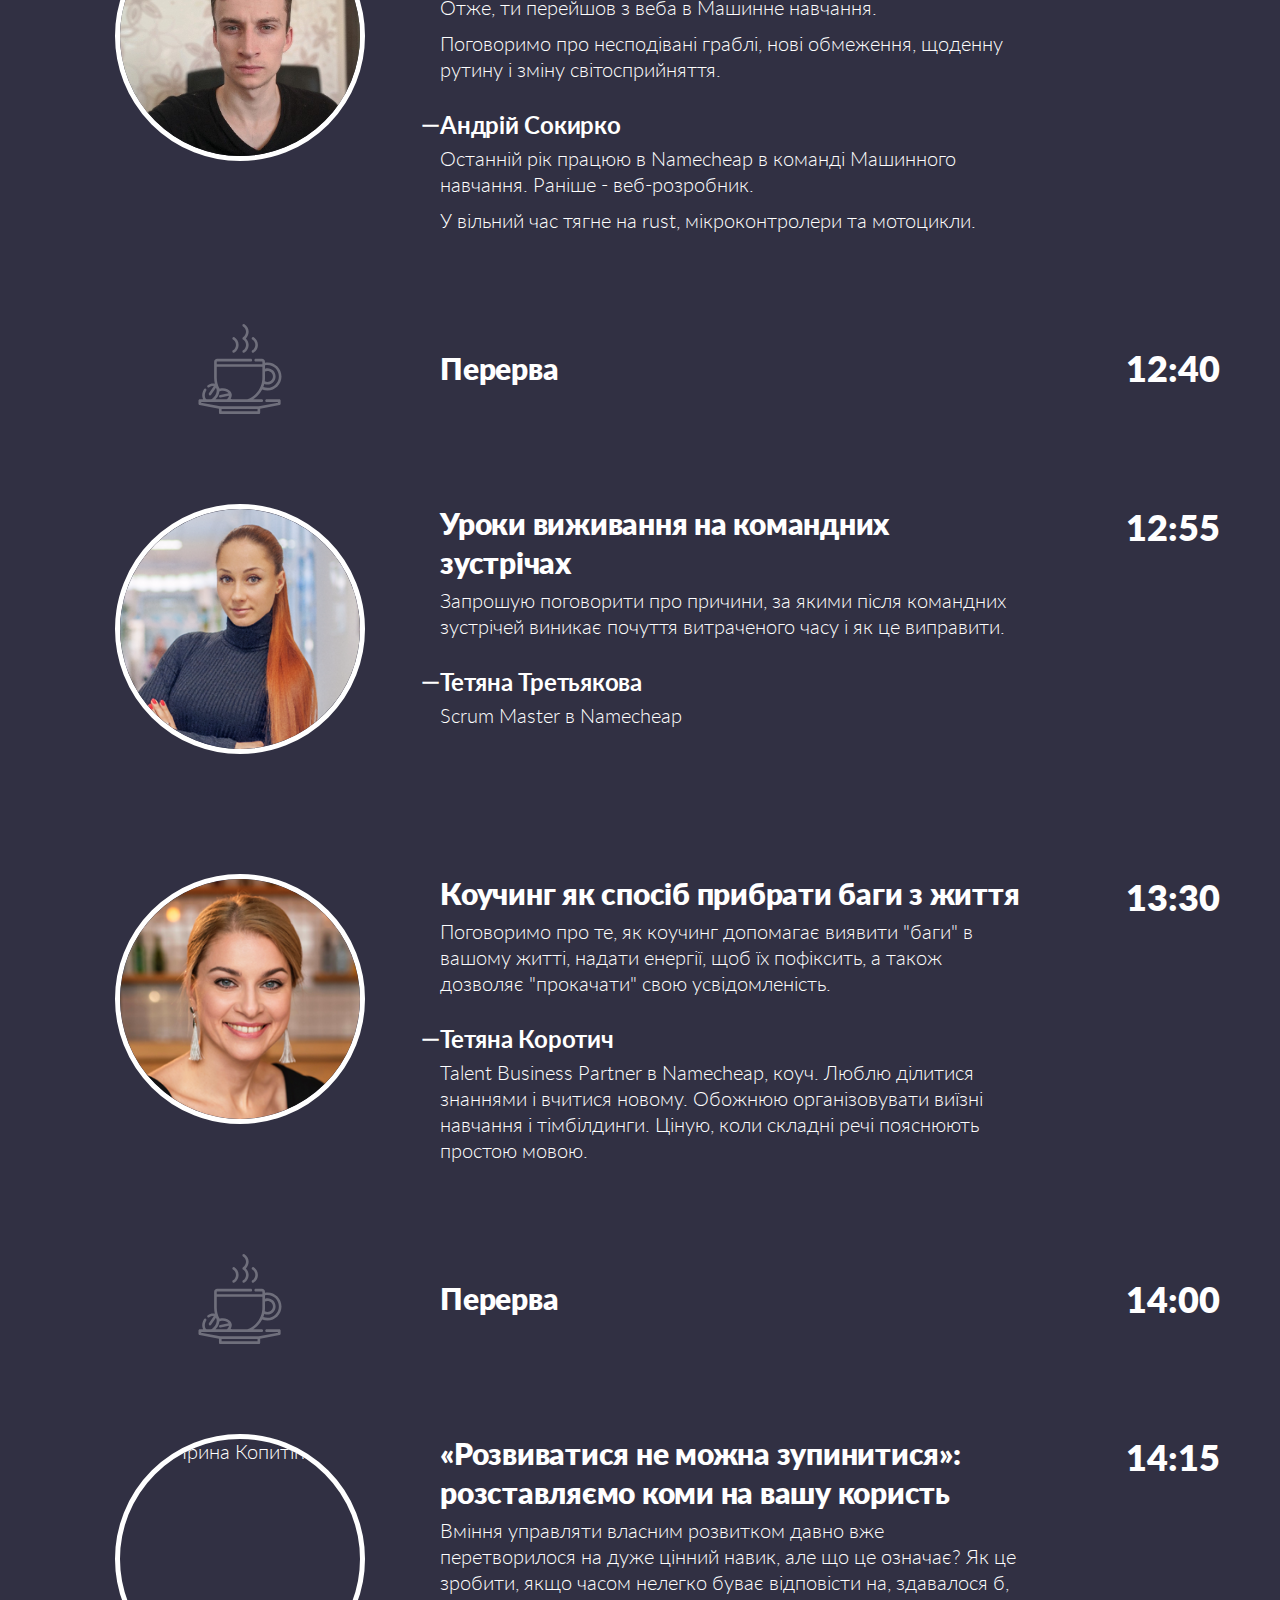
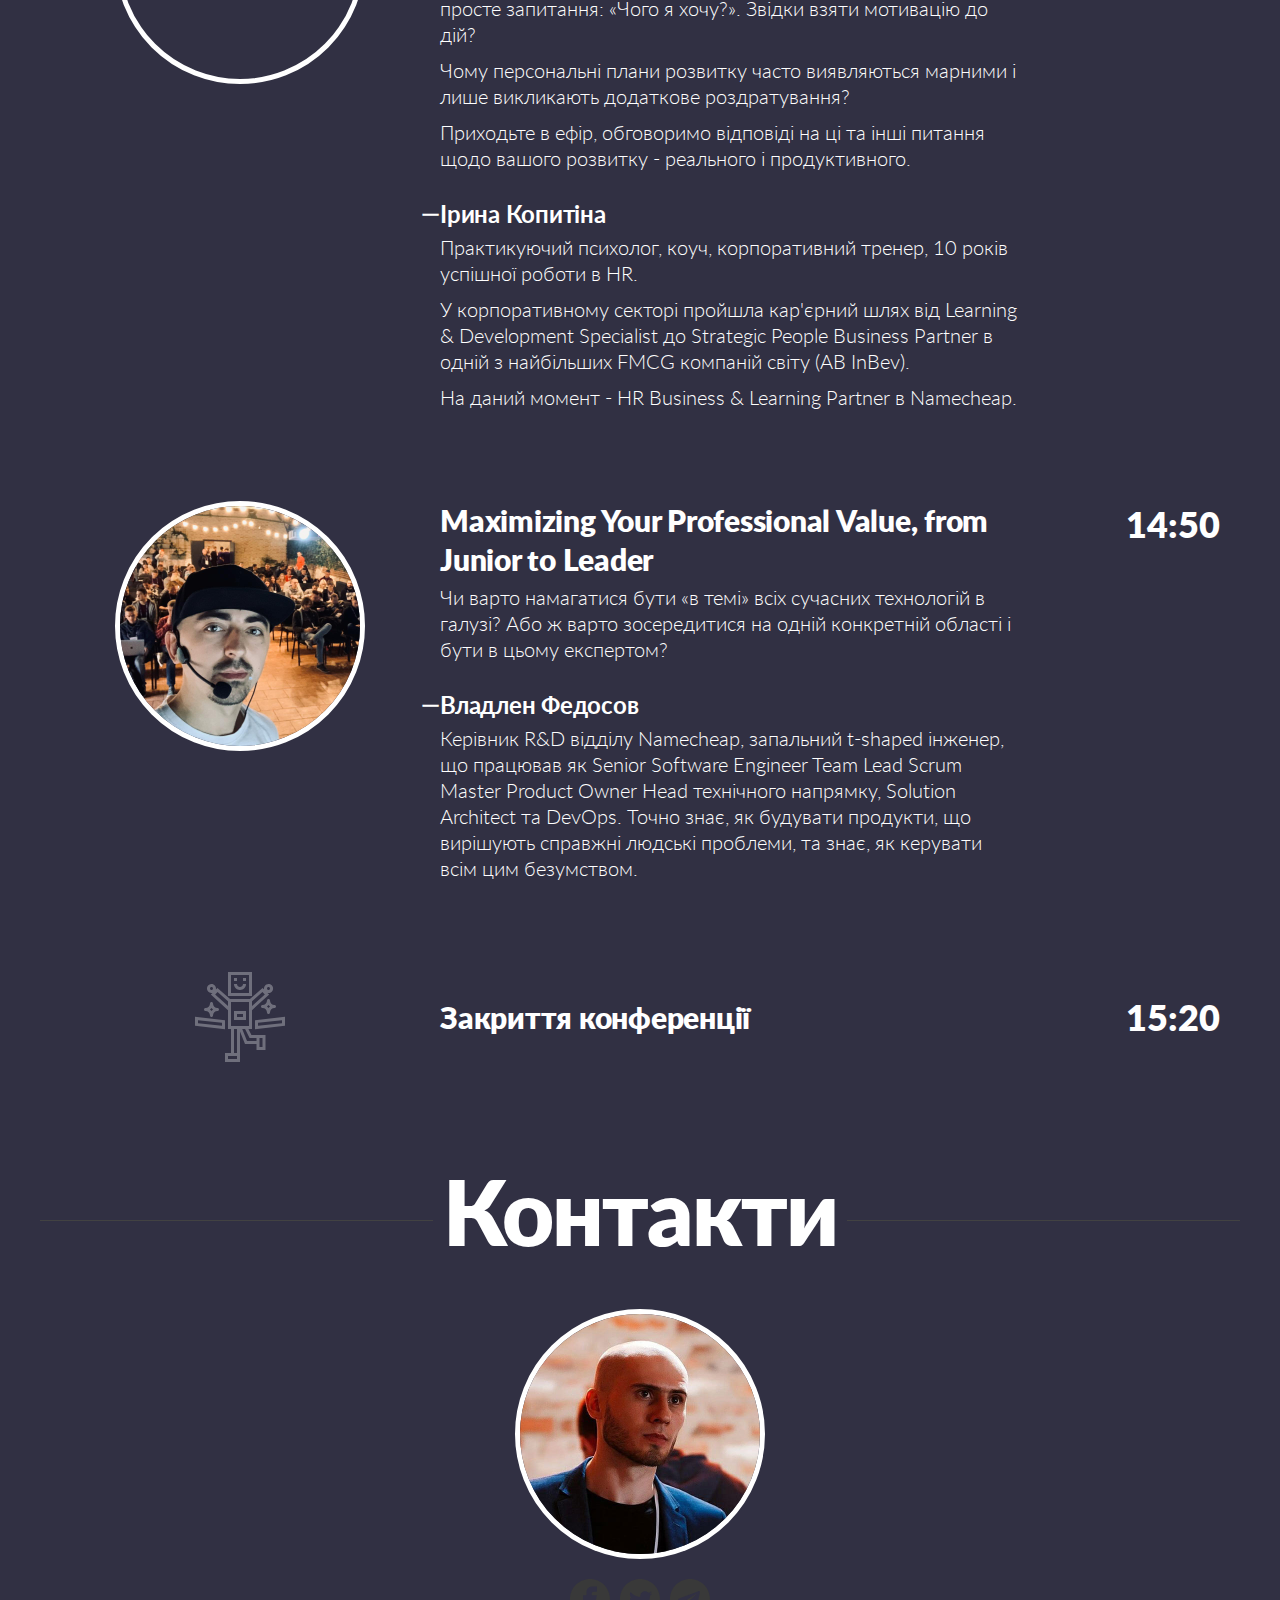
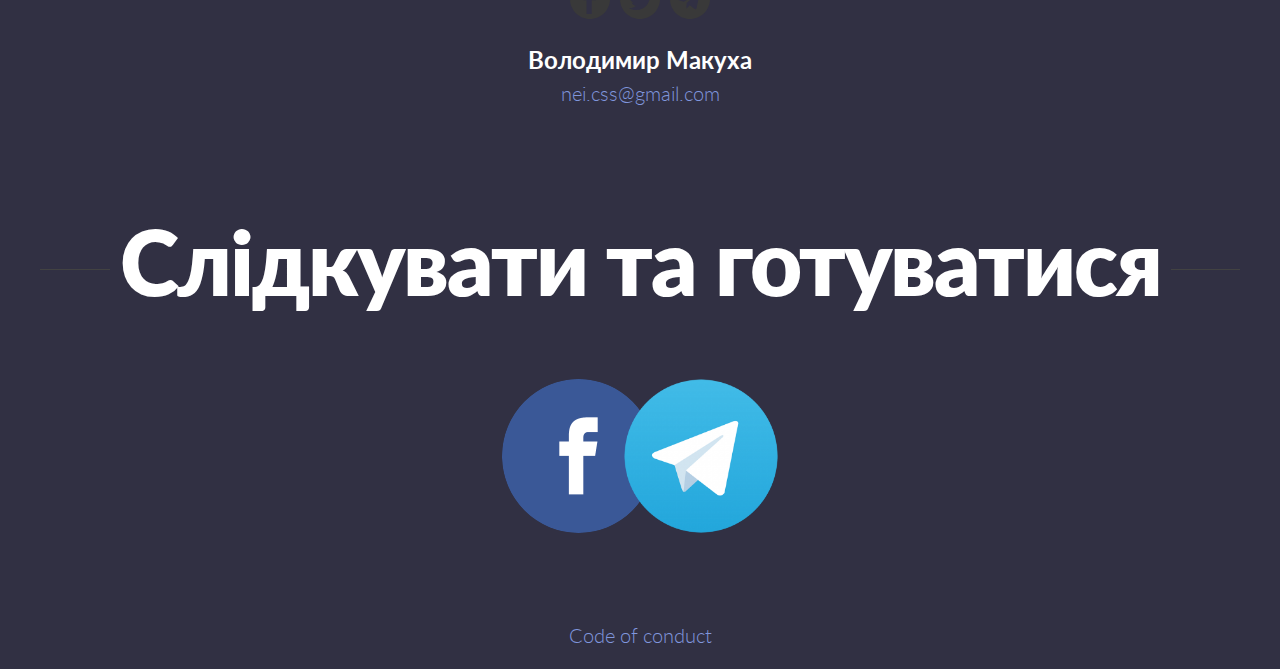
==== commit 37a302cf: "chore: pasha topic fix" ====
--- a/index.html
+++ b/index.html
@@ -157,7 +157,7 @@
 						</div>
 						<div class="dataMain">
 							<div class="blockUpper">
-								<h3 class="topic">Як деву перейти в Машинному навчанні.</h3>
+								<h3 class="topic">Як деву перейти в Машинне навчання.</h3>
 							</div>
 							<div class="description">
 								<p>Машинне навчання здається дуже багатьом такою класною, цікавою і привабливою областю. Як перейти в цей світ. Що треба знати і як не загубитися в статусі і грошах.</p>
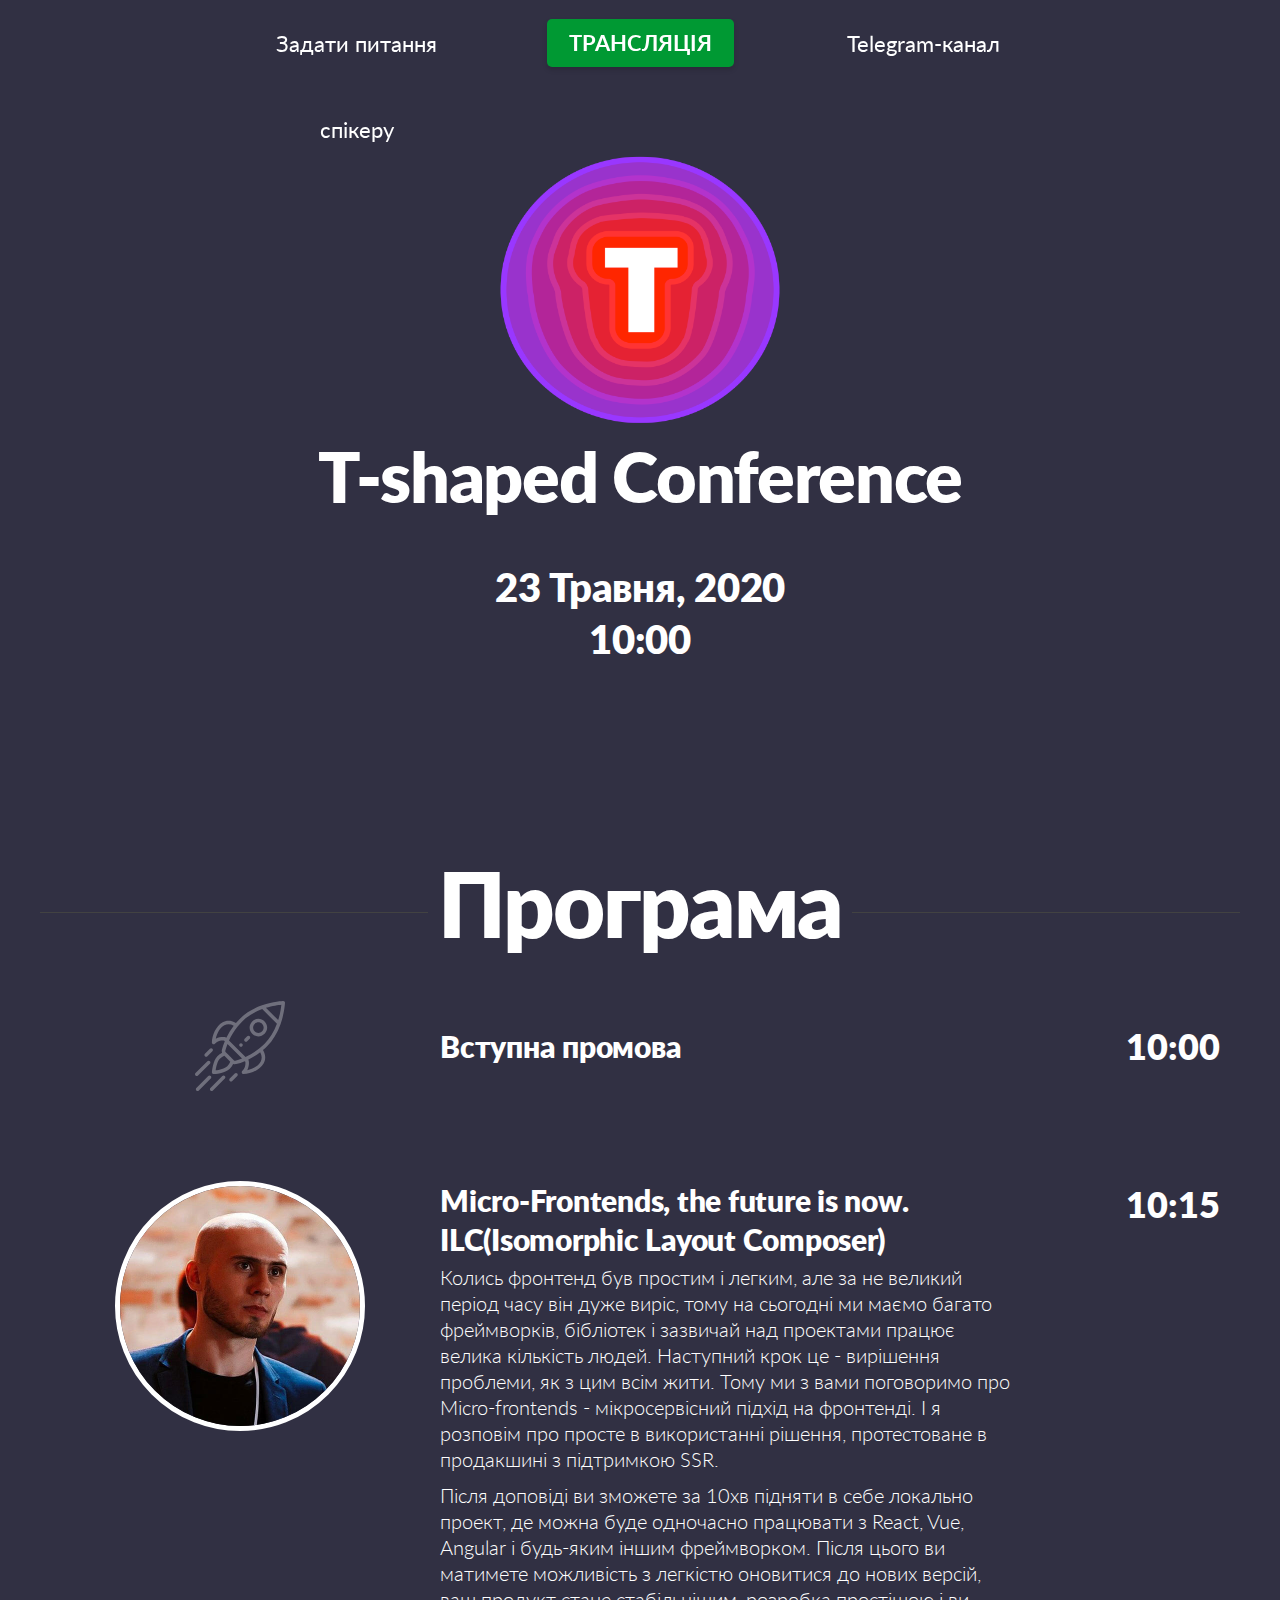
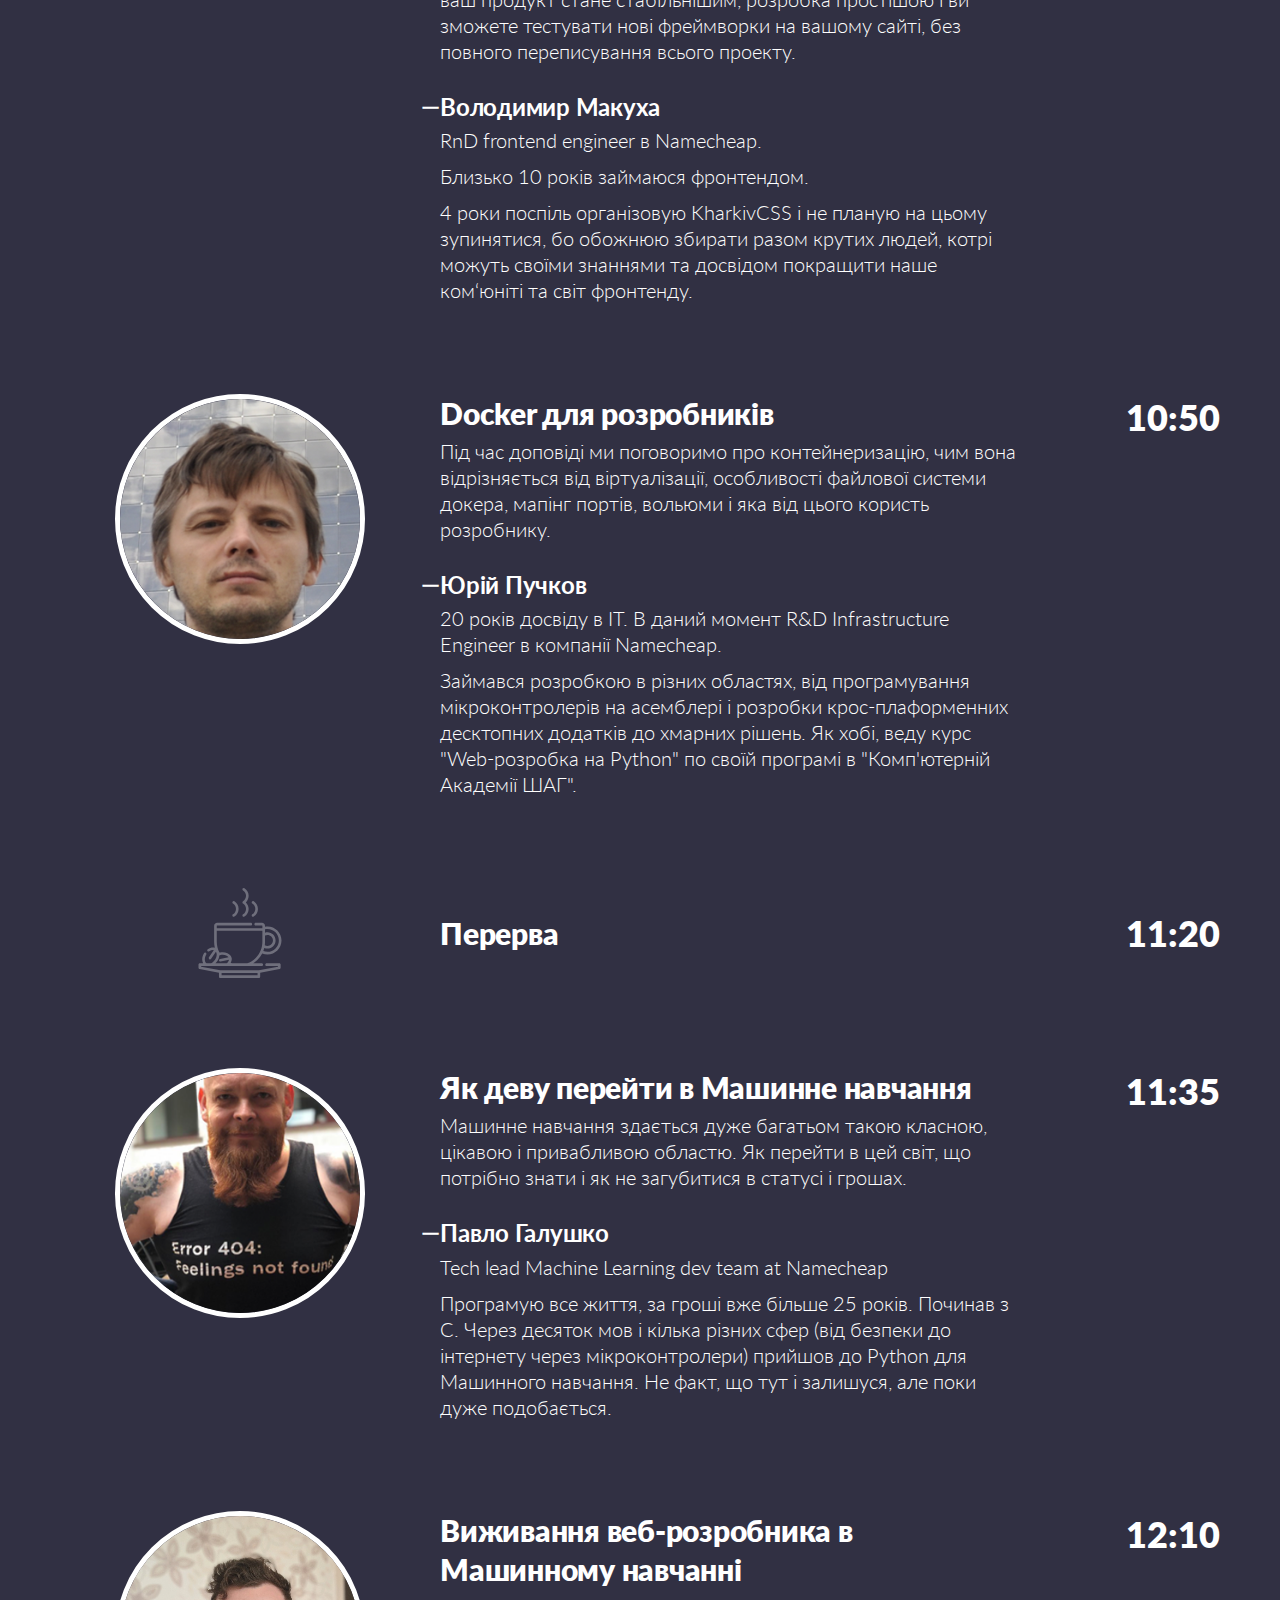
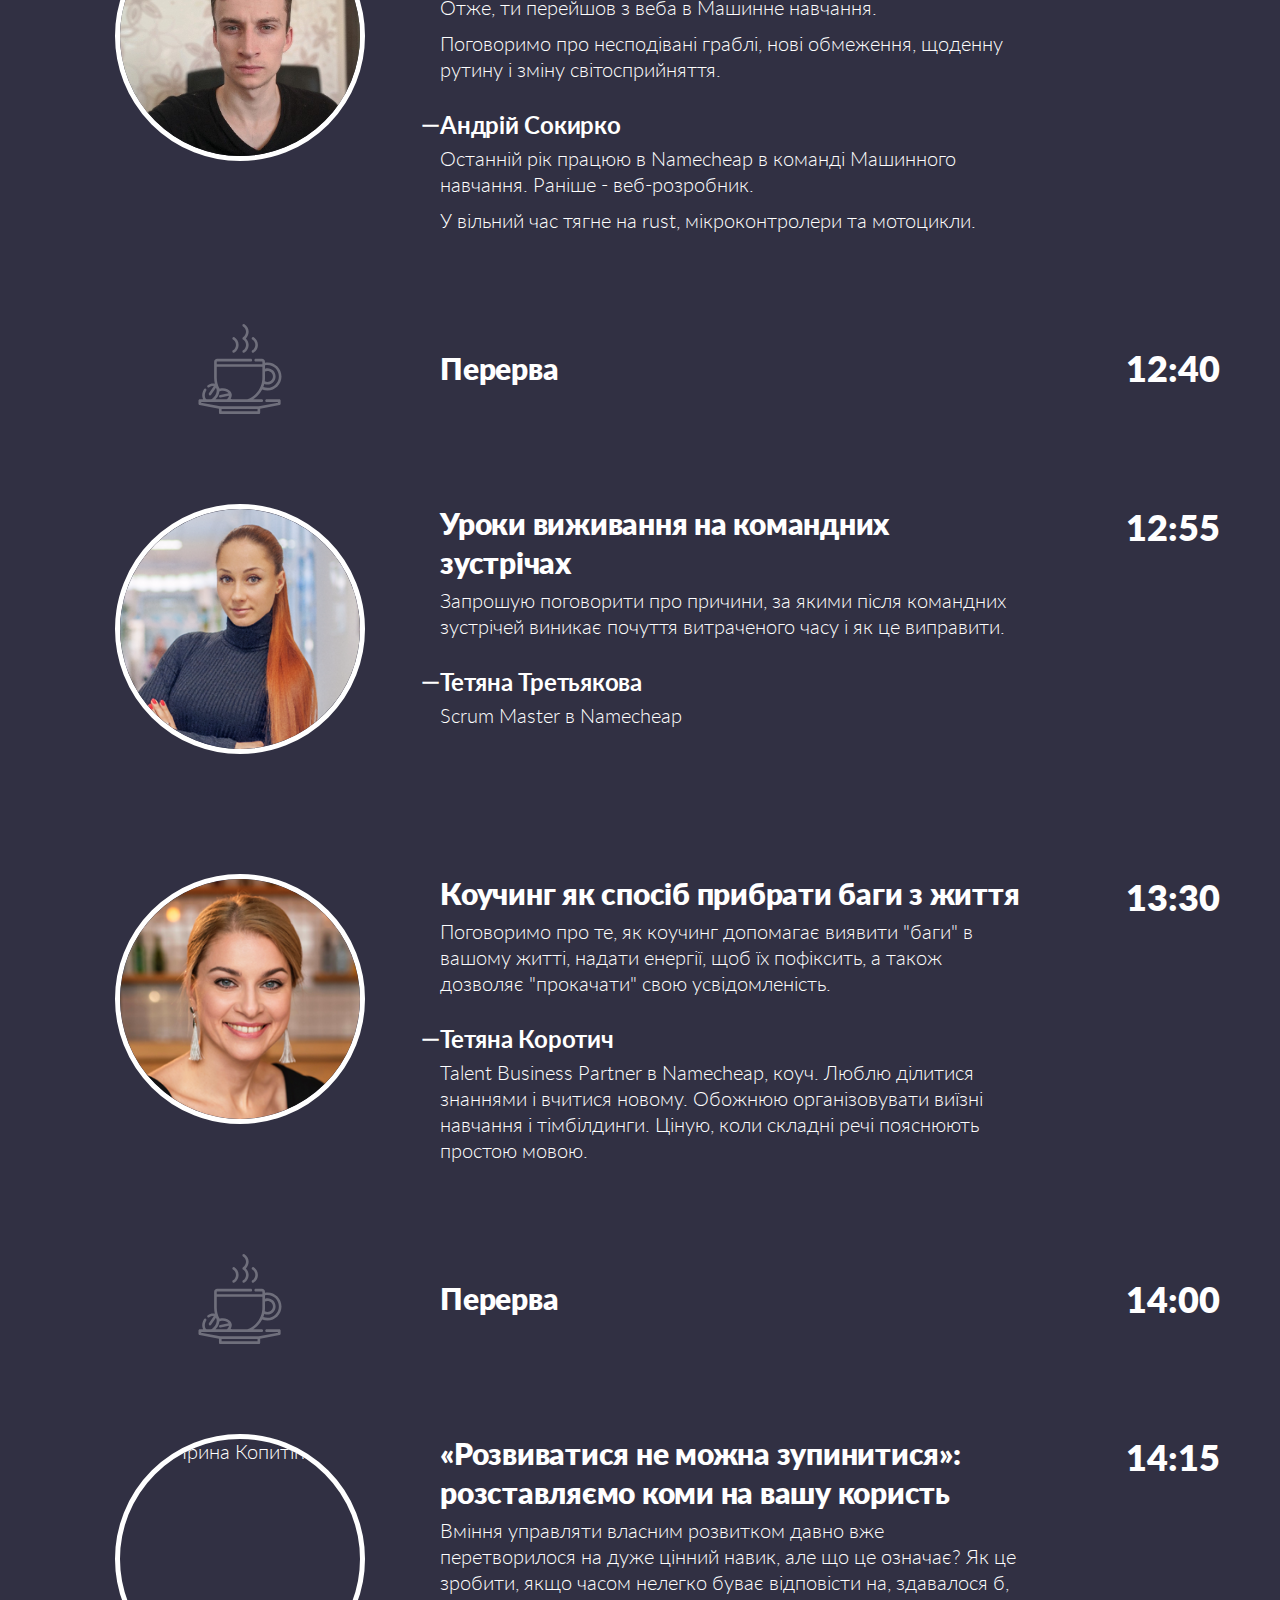
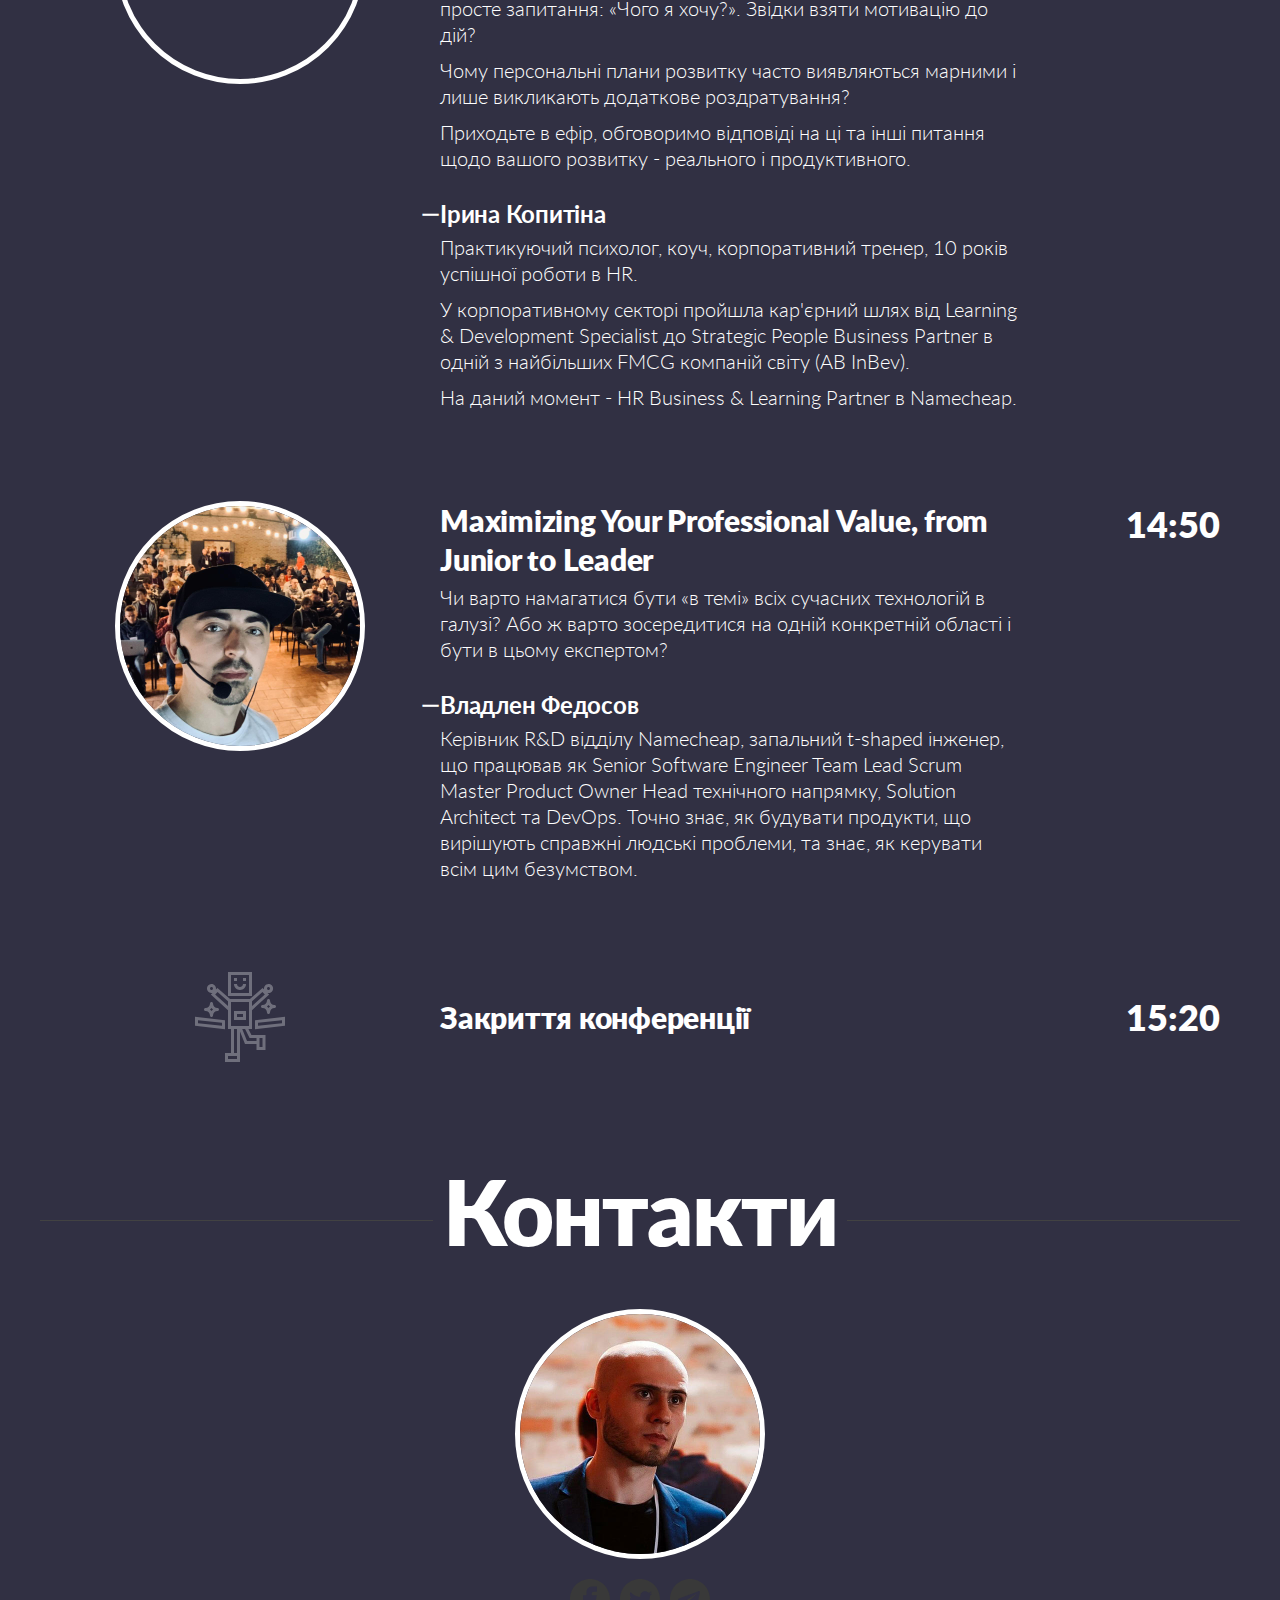
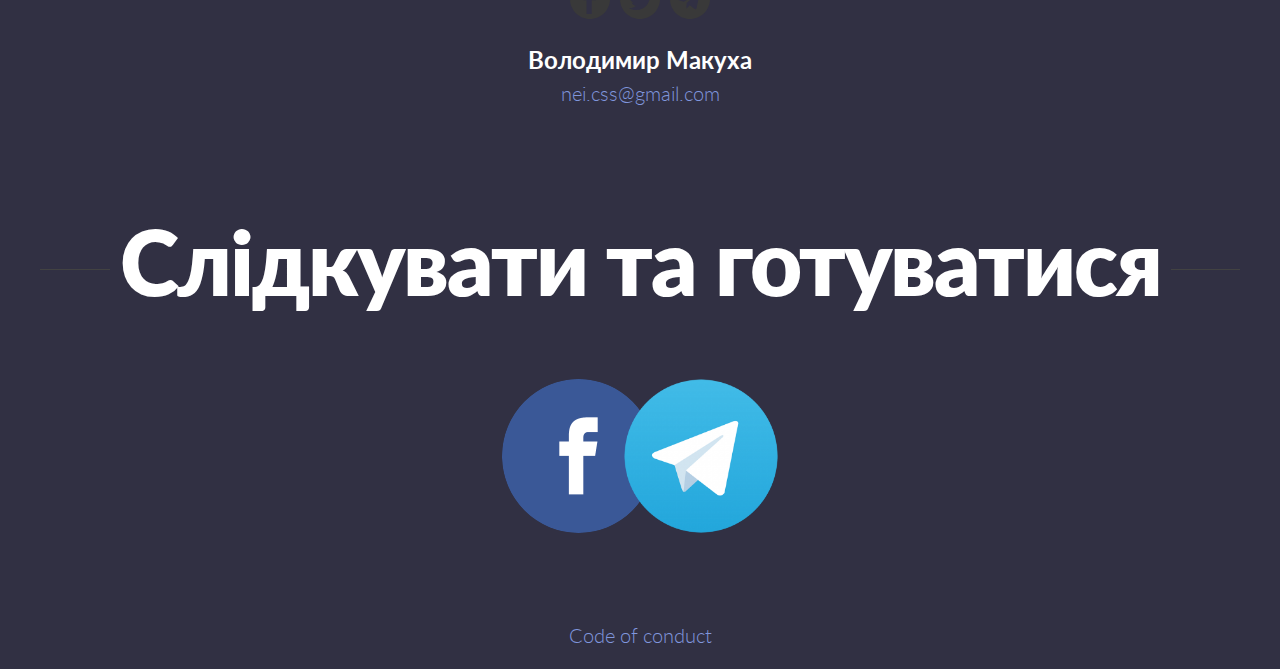
==== commit 96f9ad21: "chore: typo" ====
--- a/index.html
+++ b/index.html
@@ -101,7 +101,7 @@
 						</div>
 						<div class="dataMain">
 							<div class="blockUpper">
-								<h3 class="topic">Micro-Frontends, the future is now. ILC(Isomorphic Layout Composer).</h3>
+								<h3 class="topic">Micro-Frontends, the future is now. ILC(Isomorphic Layout Composer)</h3>
 							</div>
 							<div class="description">
 								<p>Колись фронтенд був простим і легким, але за не великий період часу він дуже виріс, тому на сьогодні ми маємо багато фреймворків, бібліотек і зазвичай над проектами працює велика кількість людей. Наступний крок це - вирішення проблеми, як з цим всім жити. Тому ми з вами поговоримо про Micro-frontends - мікросервісний підхід на фронтенді. І я розповім про просте в використанні рішення, протестоване в продакшині з підтримкою SSR.</p>
@@ -125,7 +125,7 @@
 						</div>
 						<div class="dataMain">
 							<div class="blockUpper">
-								<h3 class="topic">Docker для розробників.</h3>
+								<h3 class="topic">Docker для розробників</h3>
 							</div>
 							<div class="description">
 								<p>Під час доповіді ми поговоримо про контейнеризацію, чим вона відрізняється від віртуалізації, особливості файлової системи докера, мапінг портів, вольюми і яка від цього користь розробнику.</p>
@@ -157,10 +157,10 @@
 						</div>
 						<div class="dataMain">
 							<div class="blockUpper">
-								<h3 class="topic">Як деву перейти в Машинне навчання.</h3>
-							</div>
-							<div class="description">
-								<p>Машинне навчання здається дуже багатьом такою класною, цікавою і привабливою областю. Як перейти в цей світ. Що треба знати і як не загубитися в статусі і грошах.</p>
+								<h3 class="topic">Як деву перейти в Машинне навчання</h3>
+							</div>
+							<div class="description">
+								<p>Машинне навчання здається дуже багатьом такою класною, цікавою і привабливою областю. Як перейти в цей світ, що потрібно знати і як не загубитися в статусі і грошах.</p>
 							</div>
 							<div class="blockUpper">
 								<h3 class="name">Павло Галушко</h3>
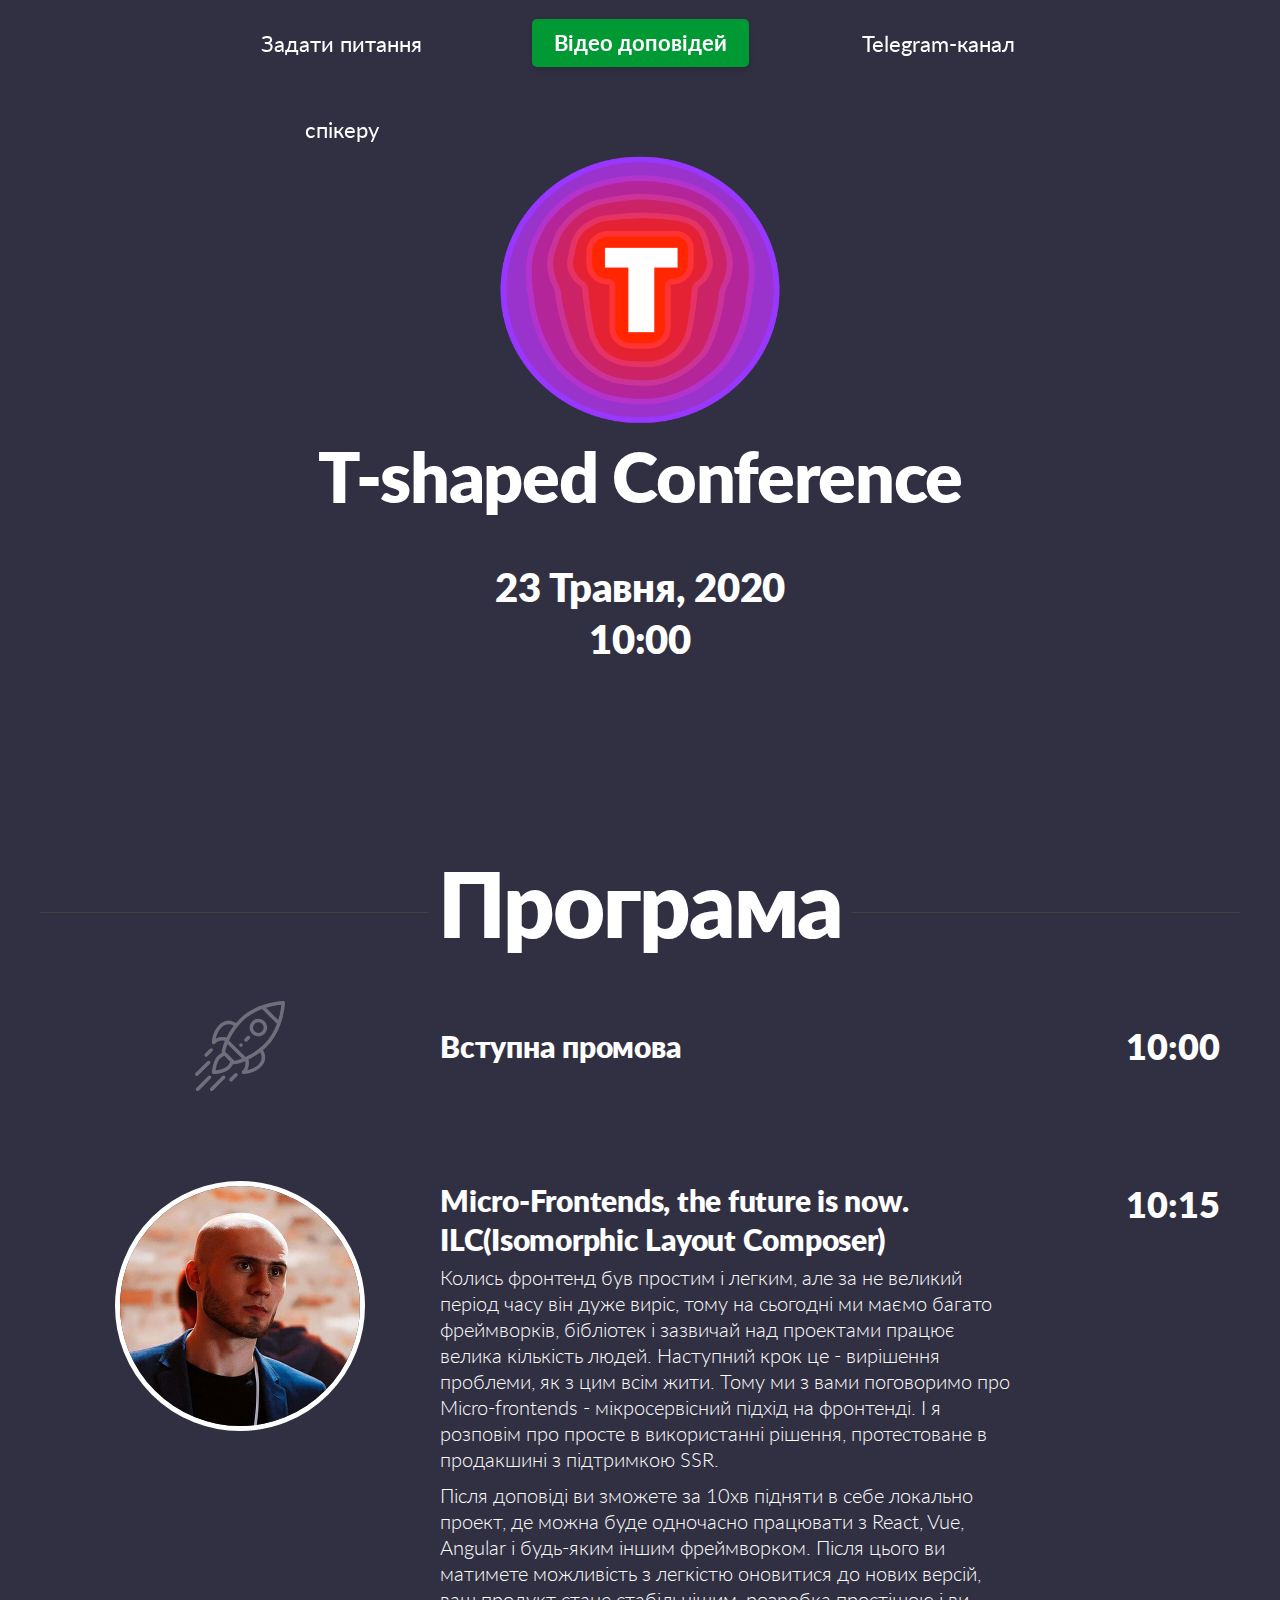
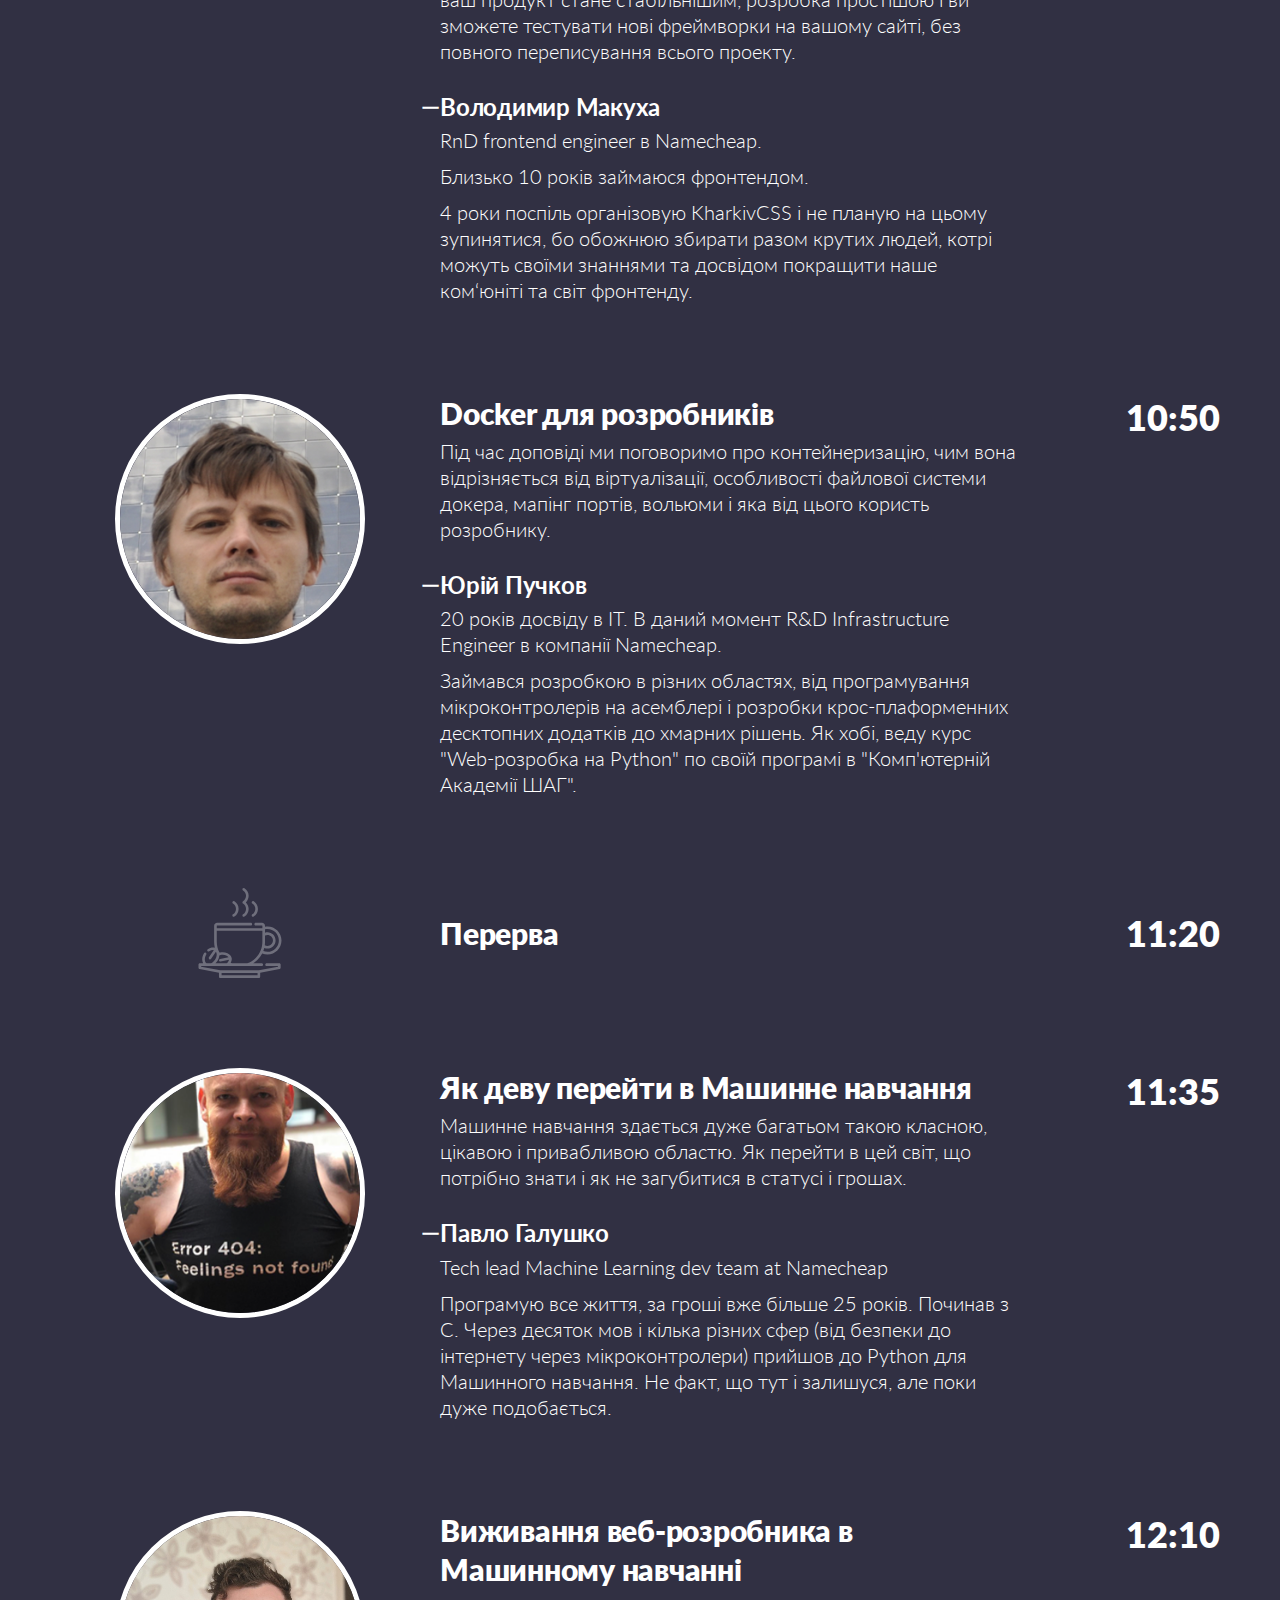
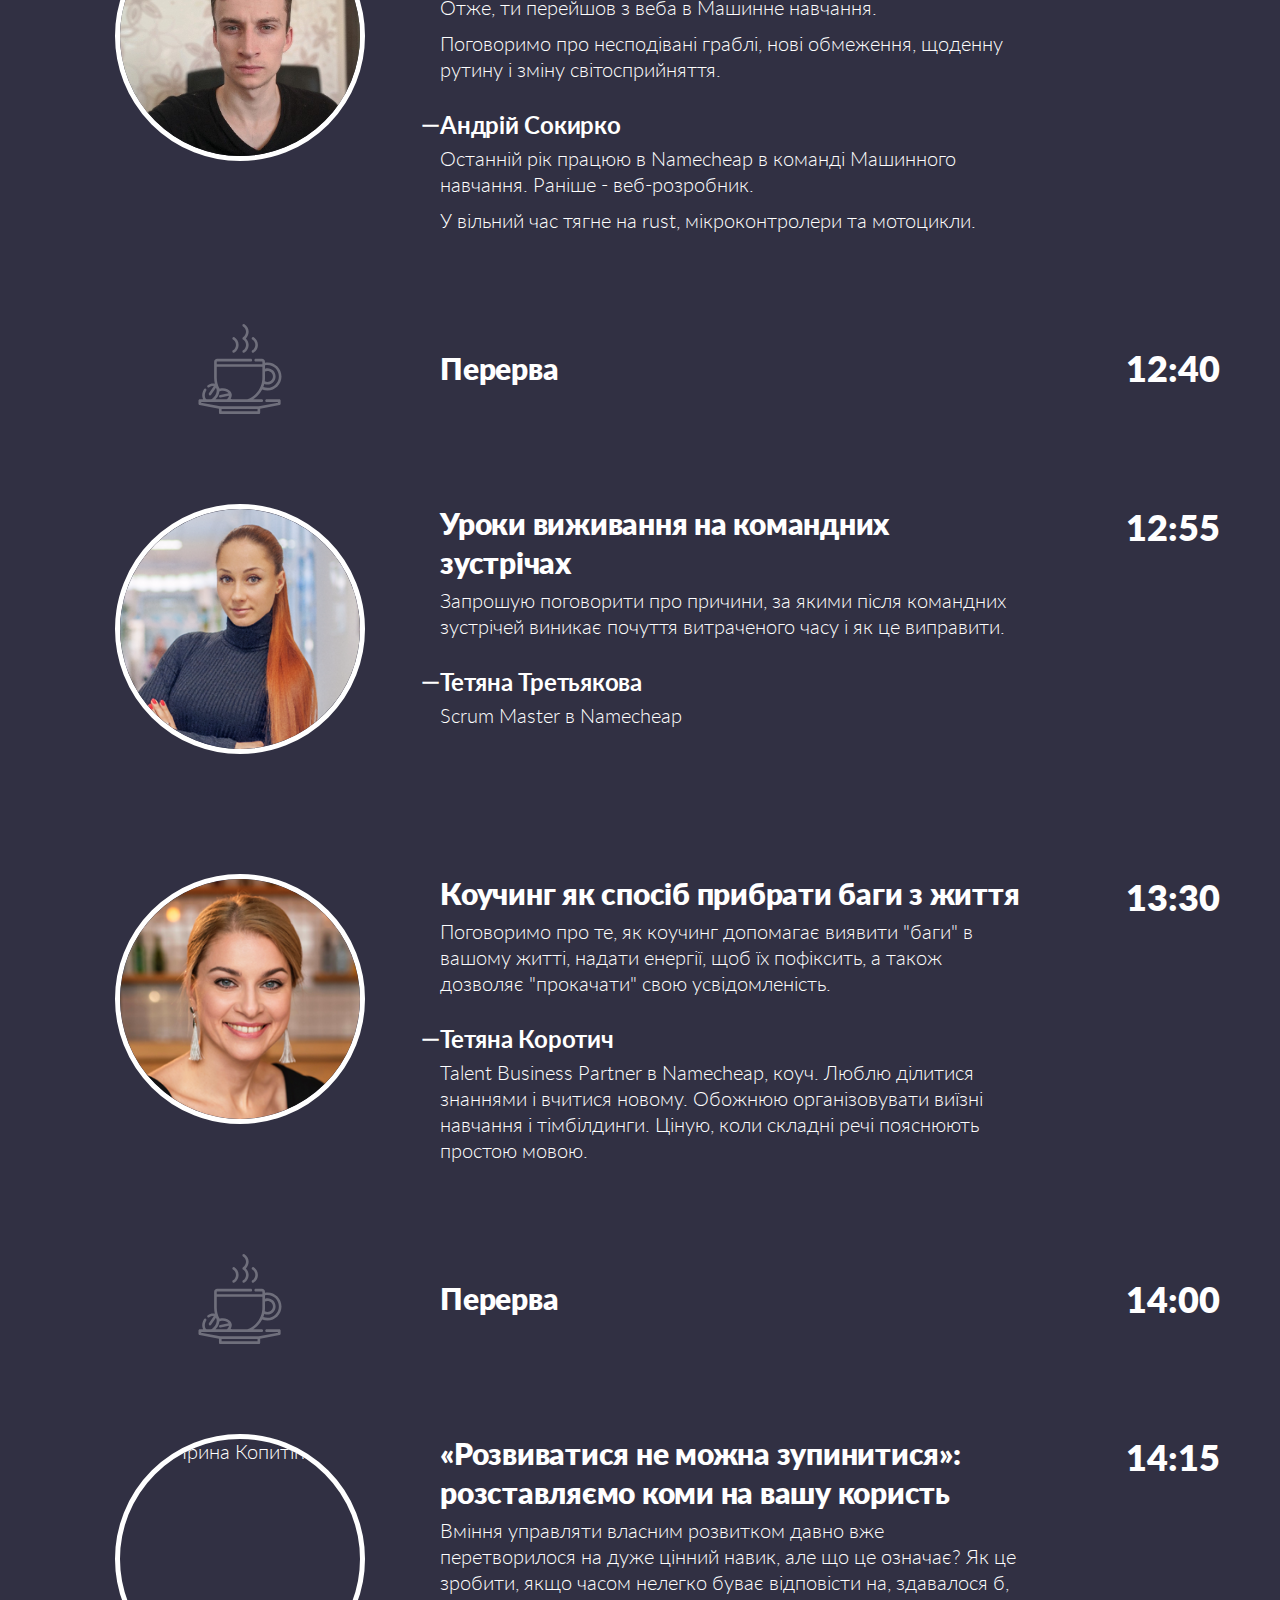
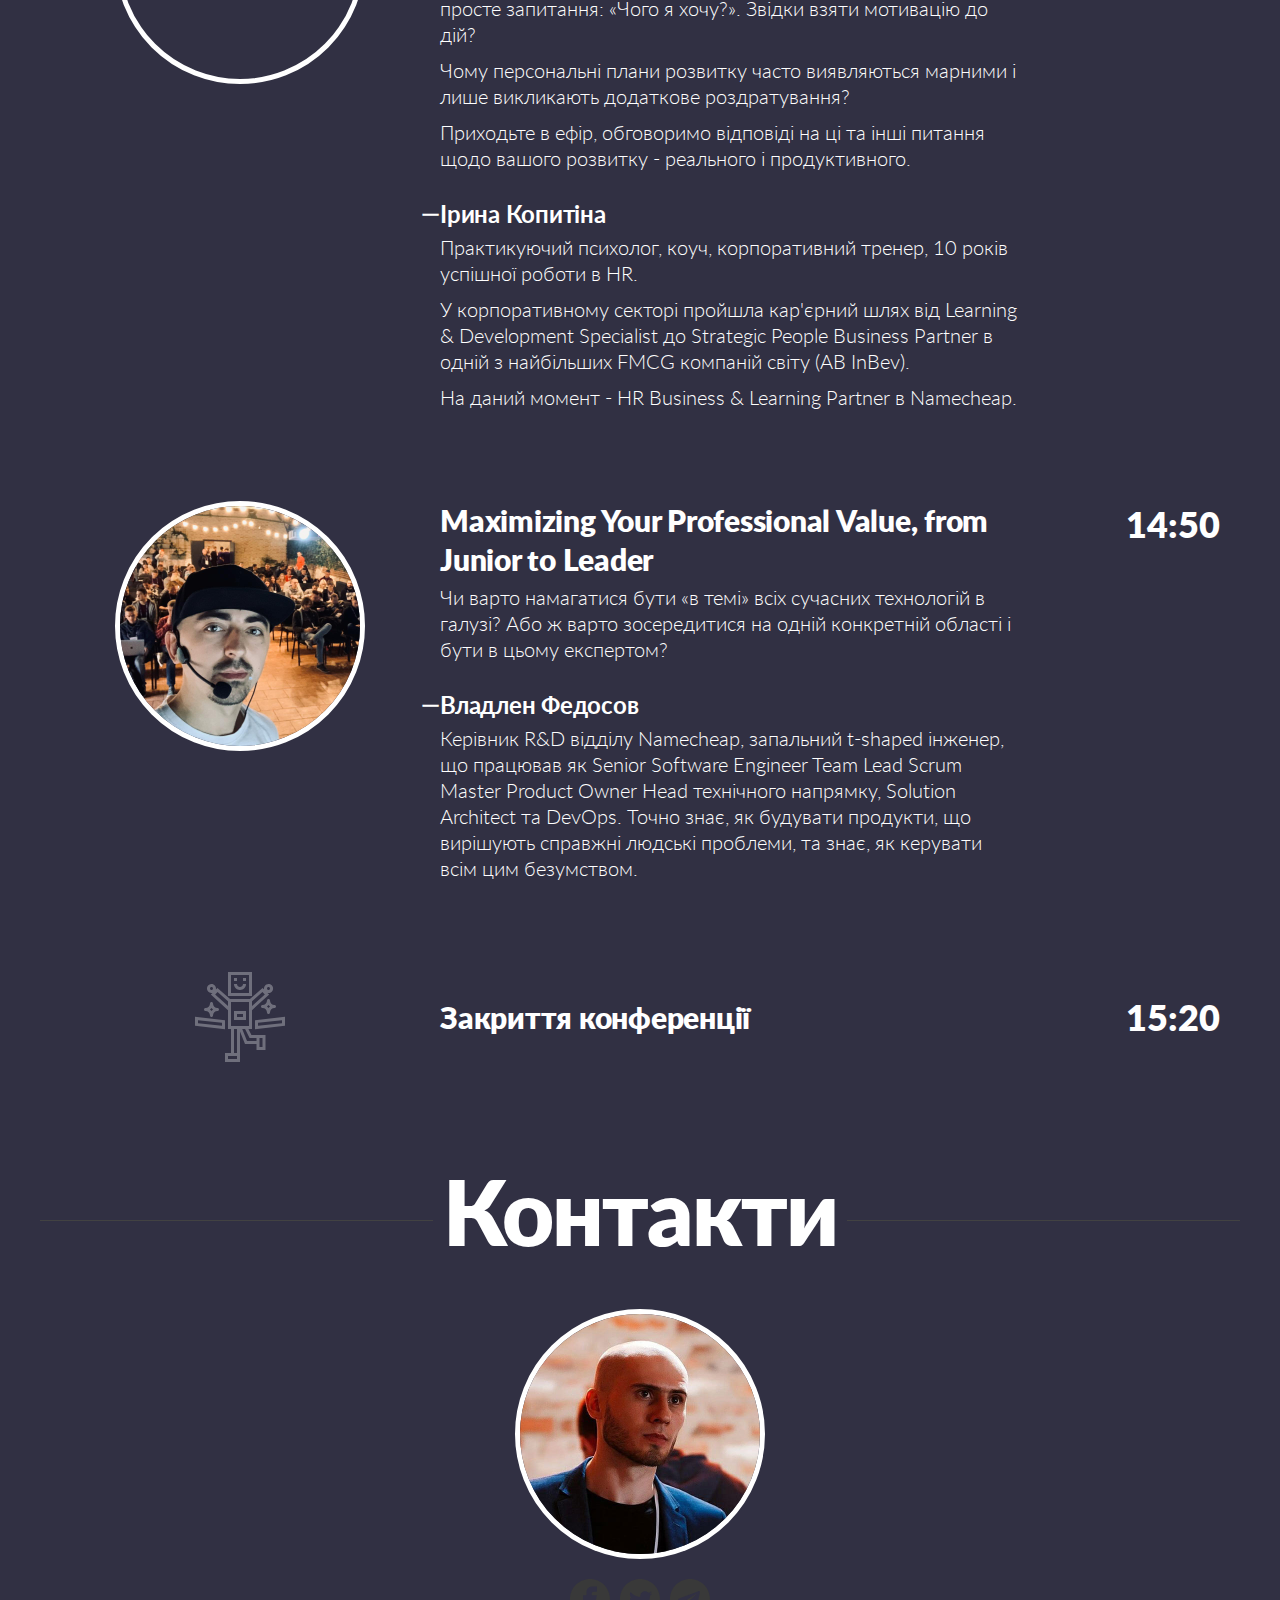
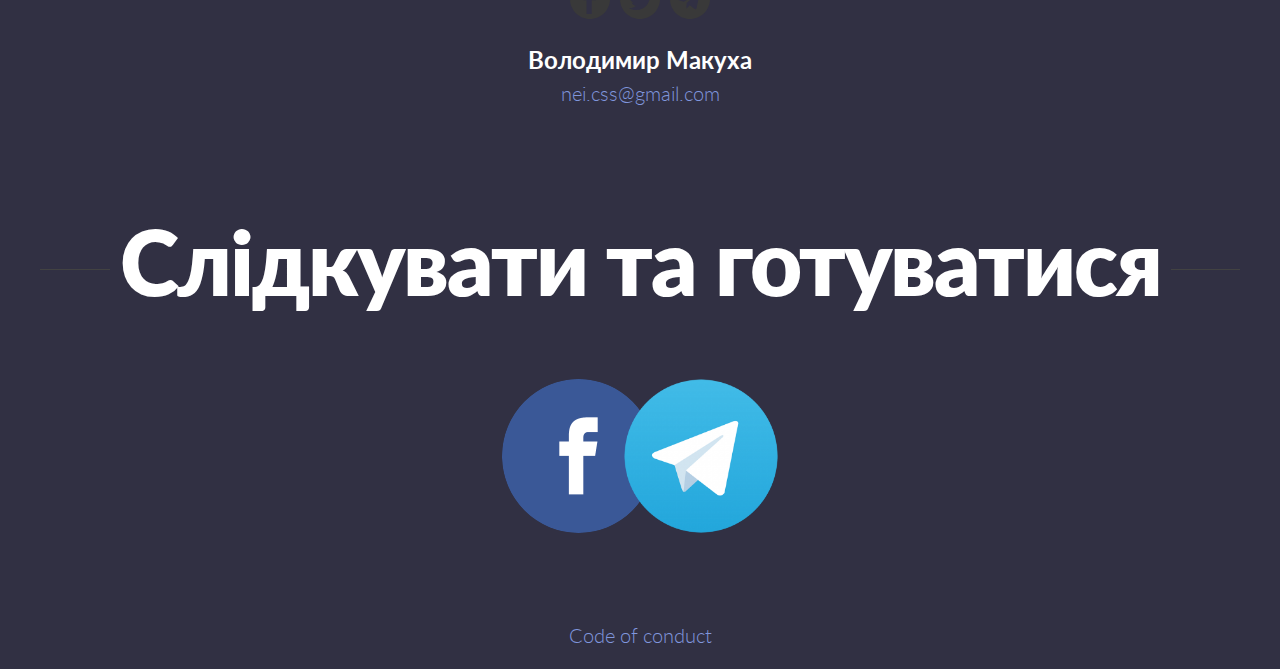
==== commit 84e10f9e: "Update index.html" ====
--- a/index.html
+++ b/index.html
@@ -59,7 +59,8 @@
 	<nav class="mainMenu">
 		<ul>
 			<li><a href="https://app.sli.do/event/e3pfvzoe" target="_blank" onClick="_gaq.push(['_trackEvent', 'Btns', 'FixedMenu', 'FMSlido']);">Задати питання спікеру</a></li>
-			<li class="btnStream"><a href="https://youtu.be/vNZkEkeMWWk" target="_blank" onClick="_gaq.push(['_trackEvent', 'Btns', 'FixedMenu', 'FMStream']);">ТРАНСЛЯЦІЯ</a></li>
+			<!--<li class="btnStream"><a href="https://youtu.be/vNZkEkeMWWk" target="_blank" onClick="_gaq.push(['_trackEvent', 'Btns', 'FixedMenu', 'FMStream']);">ТРАНСЛЯЦІЯ</a></li>-->
+			<li class="btnStream"><a href="https://www.youtube.com/watch?v=l3i_LVMFTAg&list=PLJ5NW5T60UpgIvt7x4xnUPscaqeKhpIN6" target="_blank" onClick="_gaq.push(['_trackEvent', 'Btns', 'FixedMenu', 'FMStream']);">Відео доповідей</a></li>
 			<li><a href="https://t.me/TShapedConference" target="_blank" onClick="_gaq.push(['_trackEvent', 'Btns', 'FixedMenu', 'FMChat']);">Telegram-канал</a></li>
 		</ul>
 	</nav>
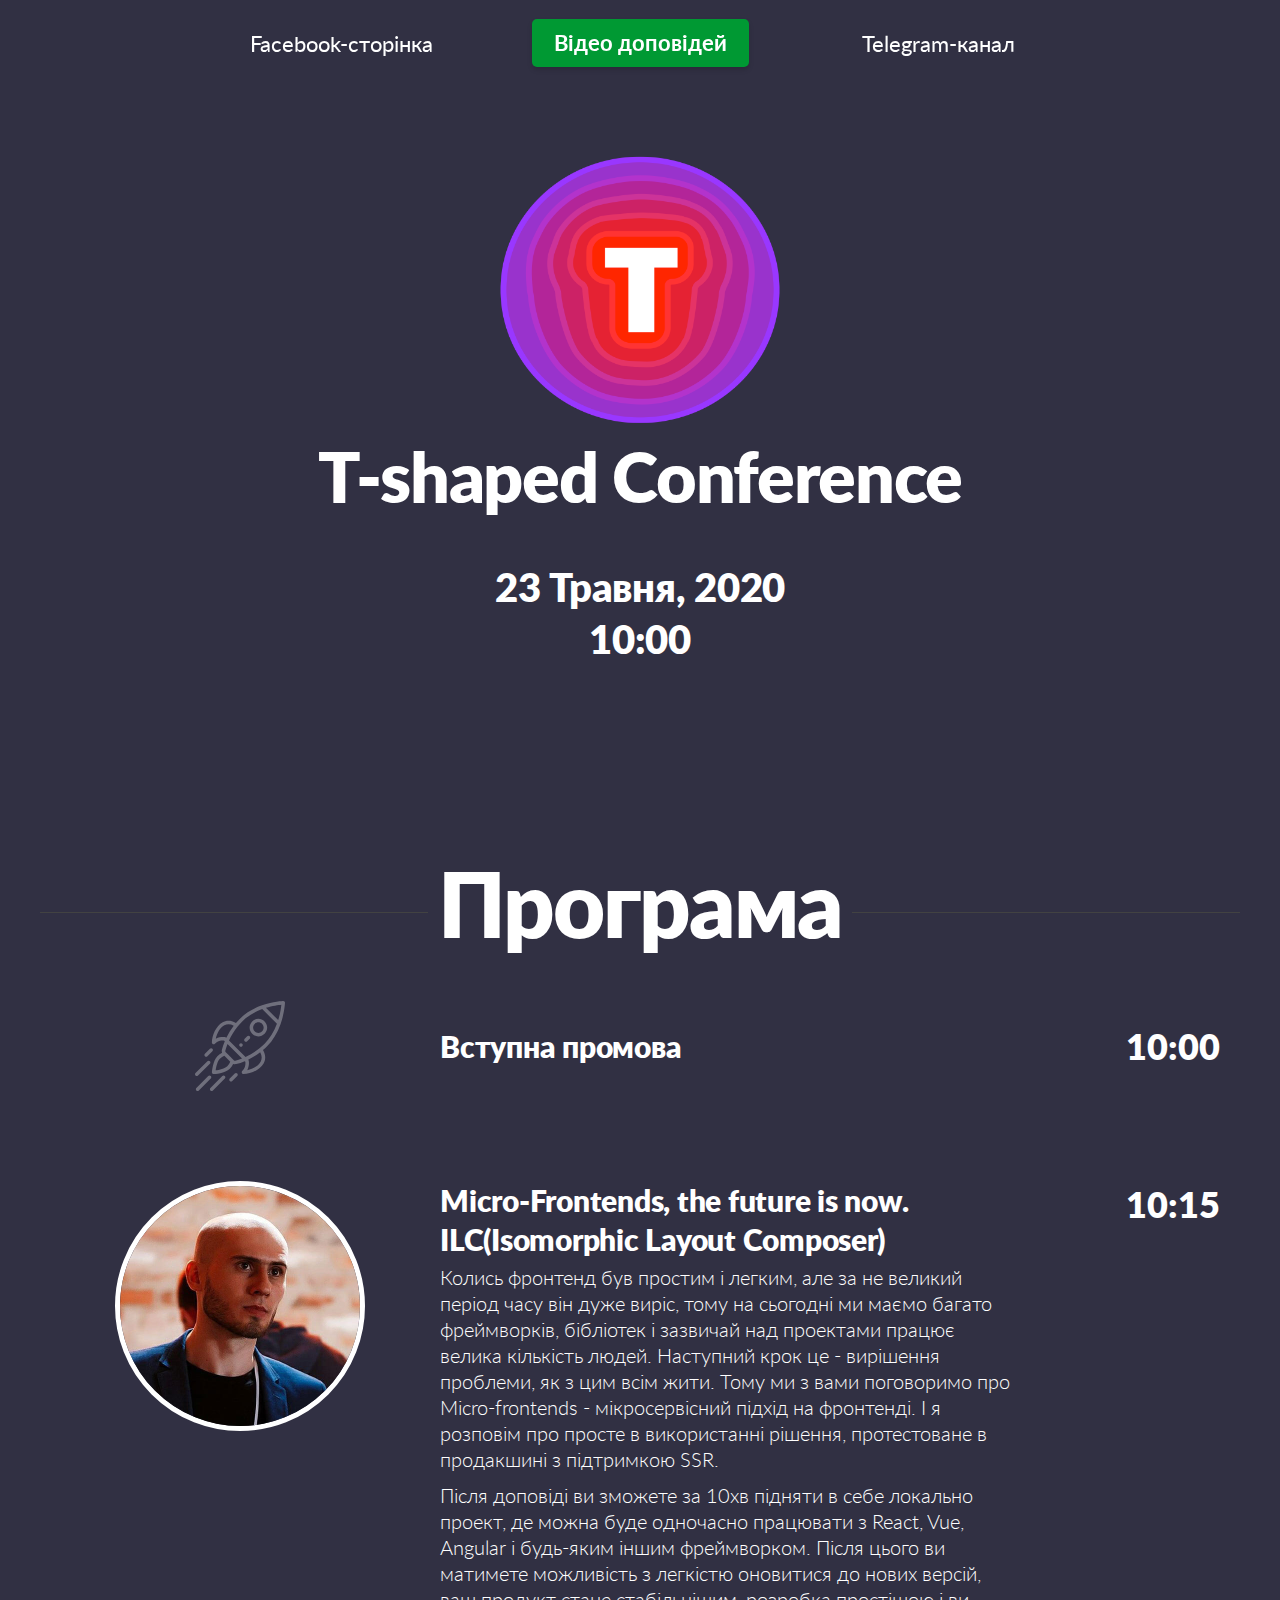
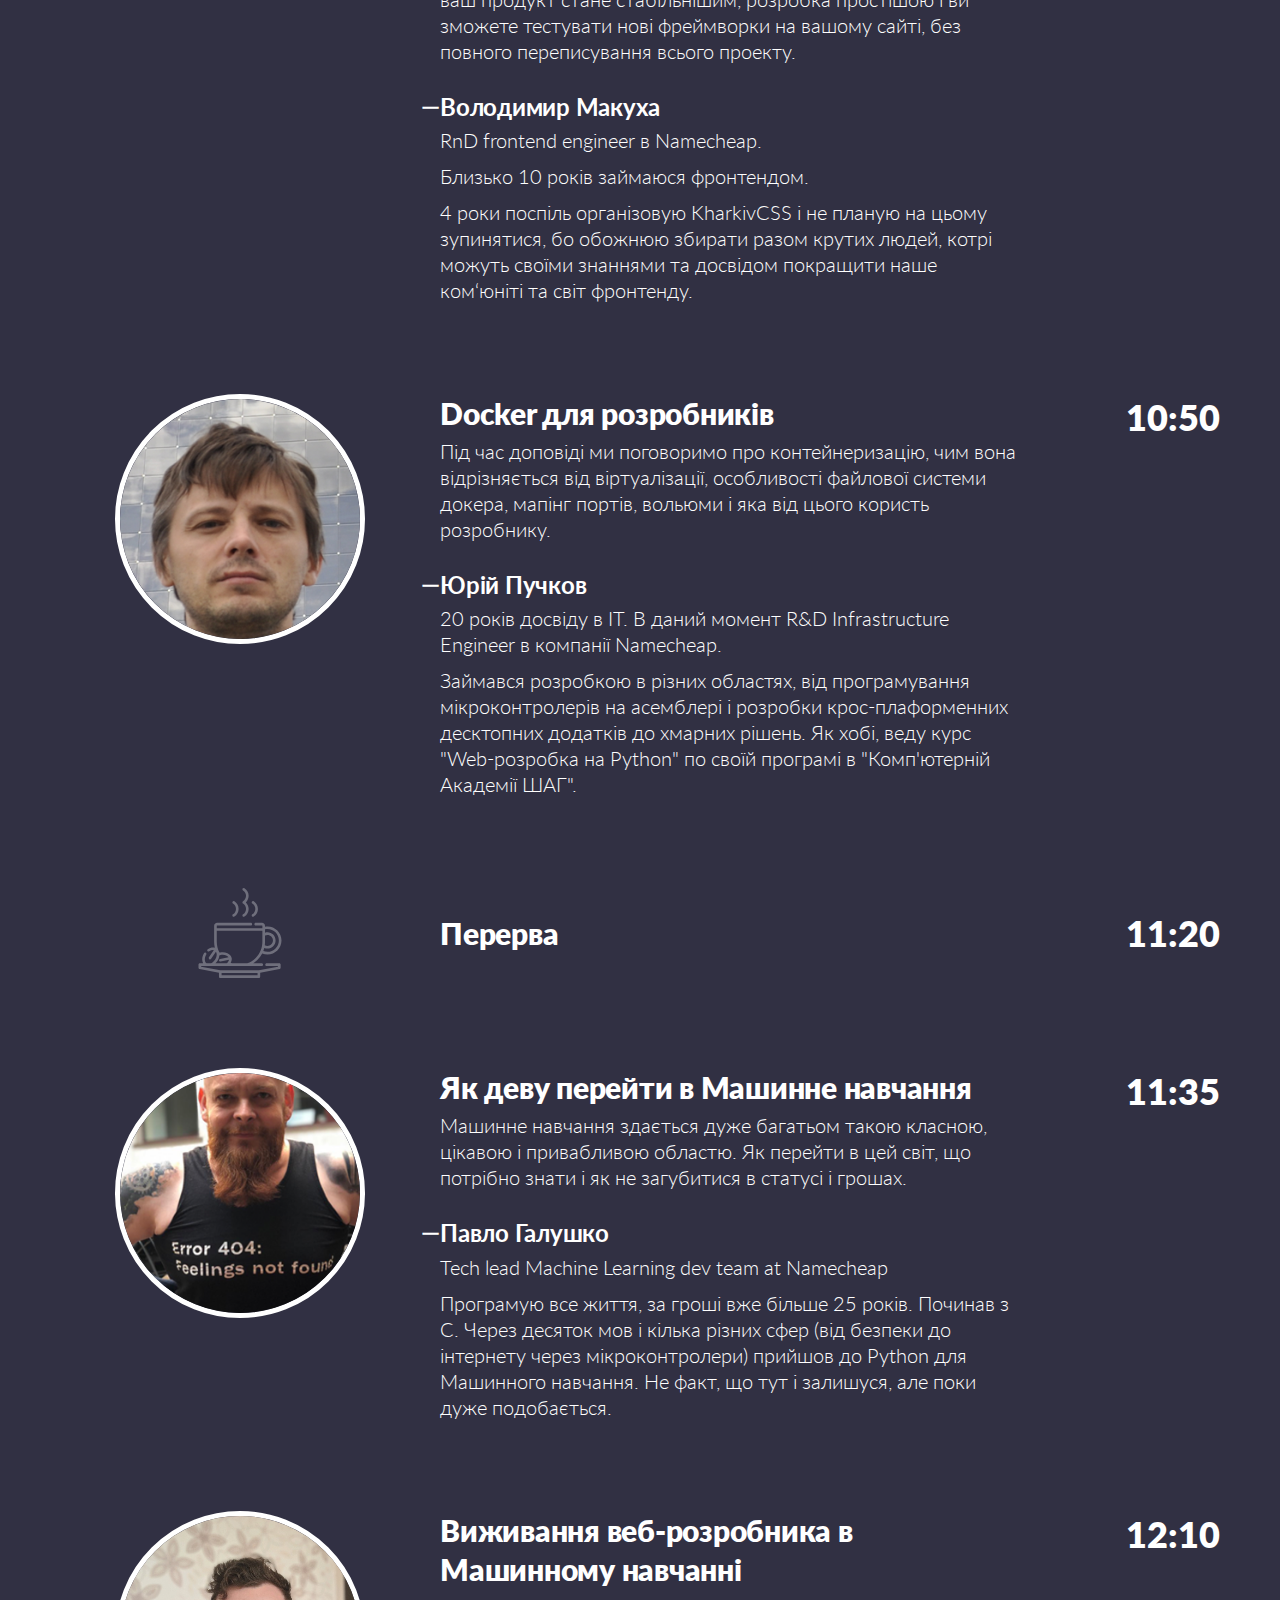
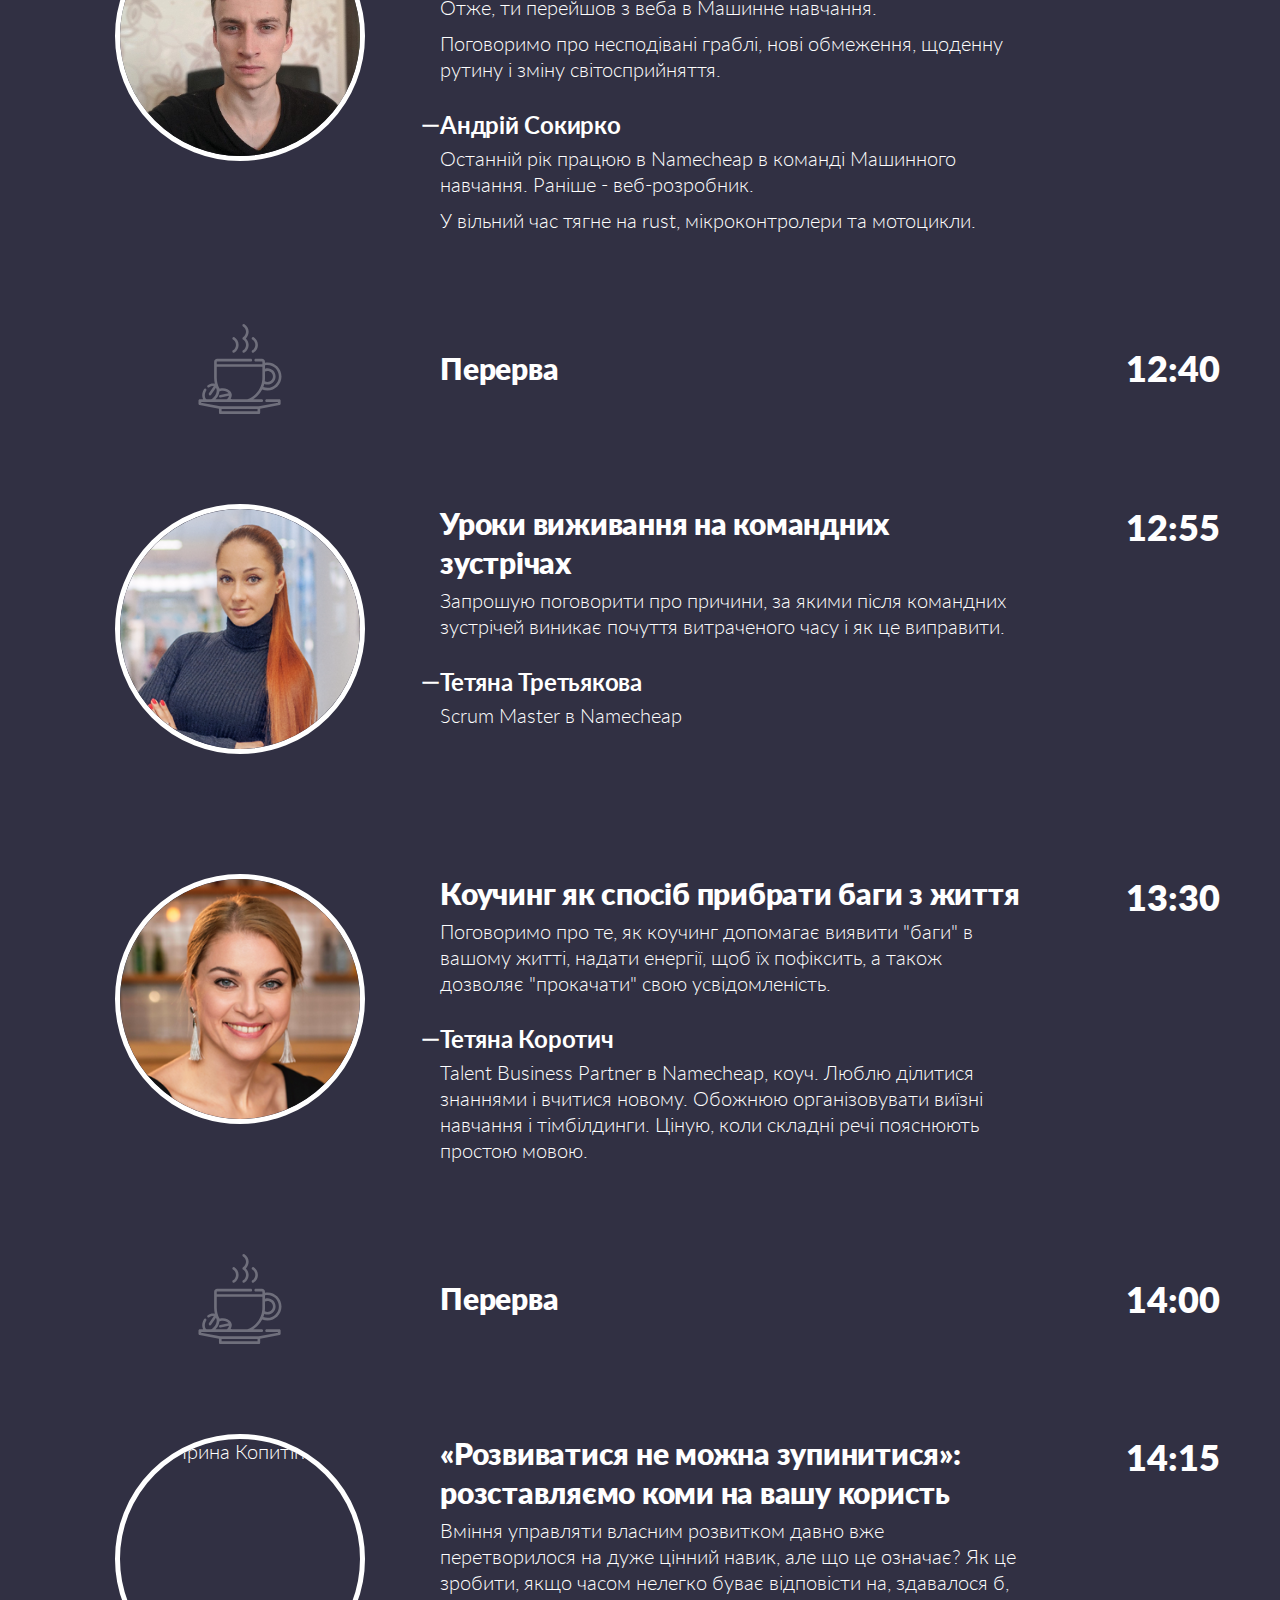
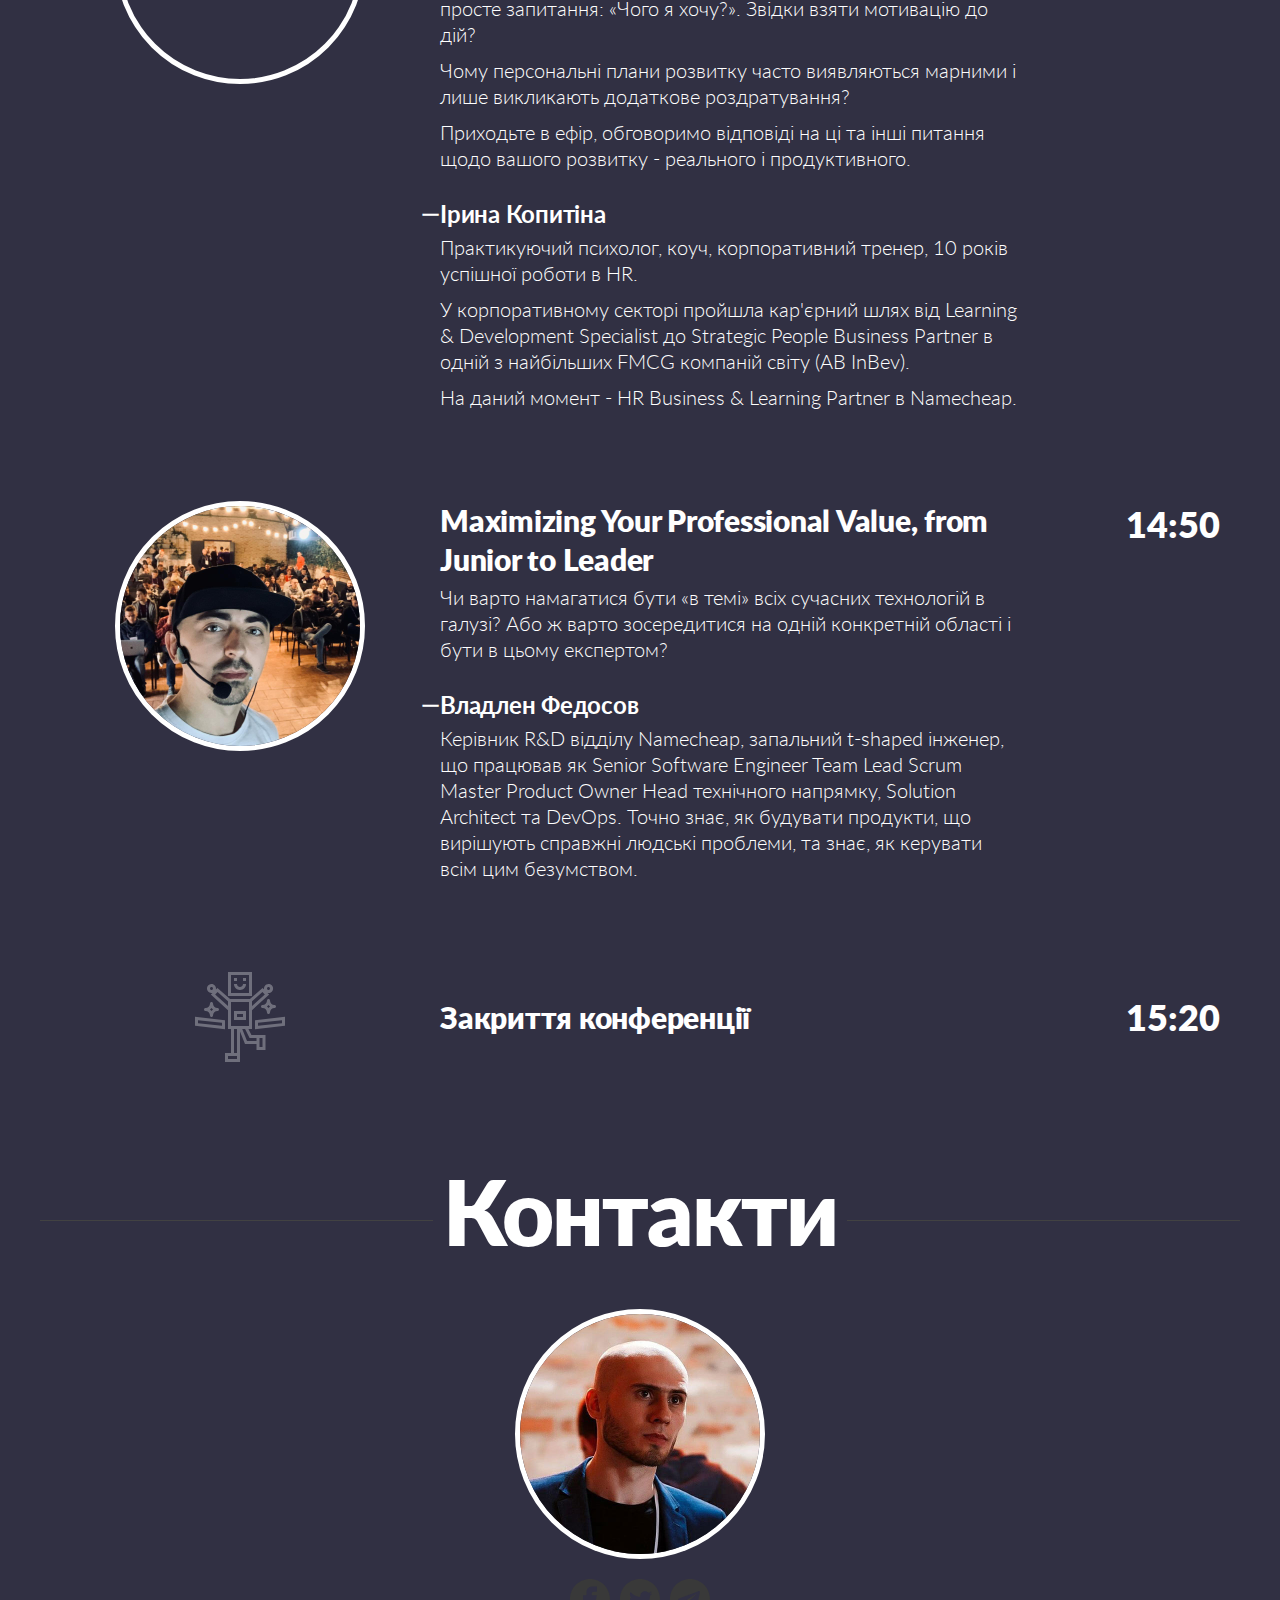
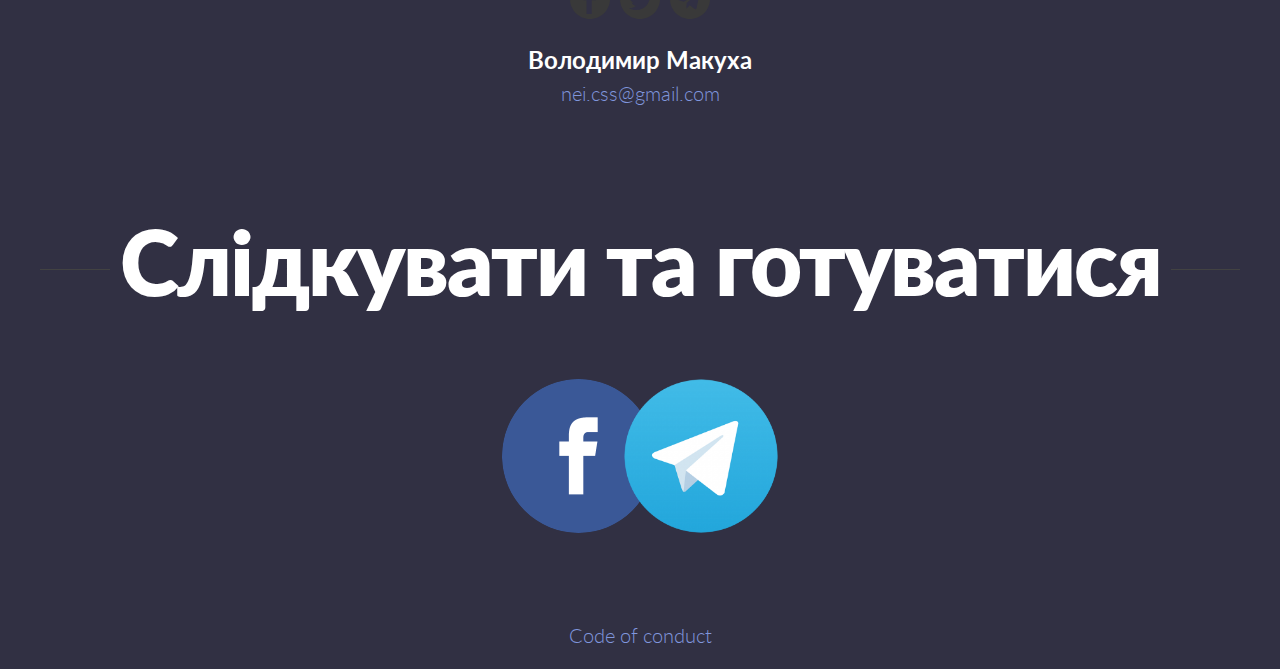
==== commit 28dffd2c: "Update index.html" ====
--- a/index.html
+++ b/index.html
@@ -58,8 +58,9 @@
 	<!--**************** MAIN_MENU ****************-->
 	<nav class="mainMenu">
 		<ul>
-			<li><a href="https://app.sli.do/event/e3pfvzoe" target="_blank" onClick="_gaq.push(['_trackEvent', 'Btns', 'FixedMenu', 'FMSlido']);">Задати питання спікеру</a></li>
+			<!--<li><a href="https://app.sli.do/event/e3pfvzoe" target="_blank" onClick="_gaq.push(['_trackEvent', 'Btns', 'FixedMenu', 'FMSlido']);">Задати питання спікеру</a></li>-->
 			<!--<li class="btnStream"><a href="https://youtu.be/vNZkEkeMWWk" target="_blank" onClick="_gaq.push(['_trackEvent', 'Btns', 'FixedMenu', 'FMStream']);">ТРАНСЛЯЦІЯ</a></li>-->
+			<li><a href="https://www.facebook.com/TShapedConference" target="_blank" onClick="_gaq.push(['_trackEvent', 'Btns', 'FixedMenu', 'FMSlido']);">Facebook-сторінка</a></li>
 			<li class="btnStream"><a href="https://www.youtube.com/watch?v=l3i_LVMFTAg&list=PLJ5NW5T60UpgIvt7x4xnUPscaqeKhpIN6" target="_blank" onClick="_gaq.push(['_trackEvent', 'Btns', 'FixedMenu', 'FMStream']);">Відео доповідей</a></li>
 			<li><a href="https://t.me/TShapedConference" target="_blank" onClick="_gaq.push(['_trackEvent', 'Btns', 'FixedMenu', 'FMChat']);">Telegram-канал</a></li>
 		</ul>
